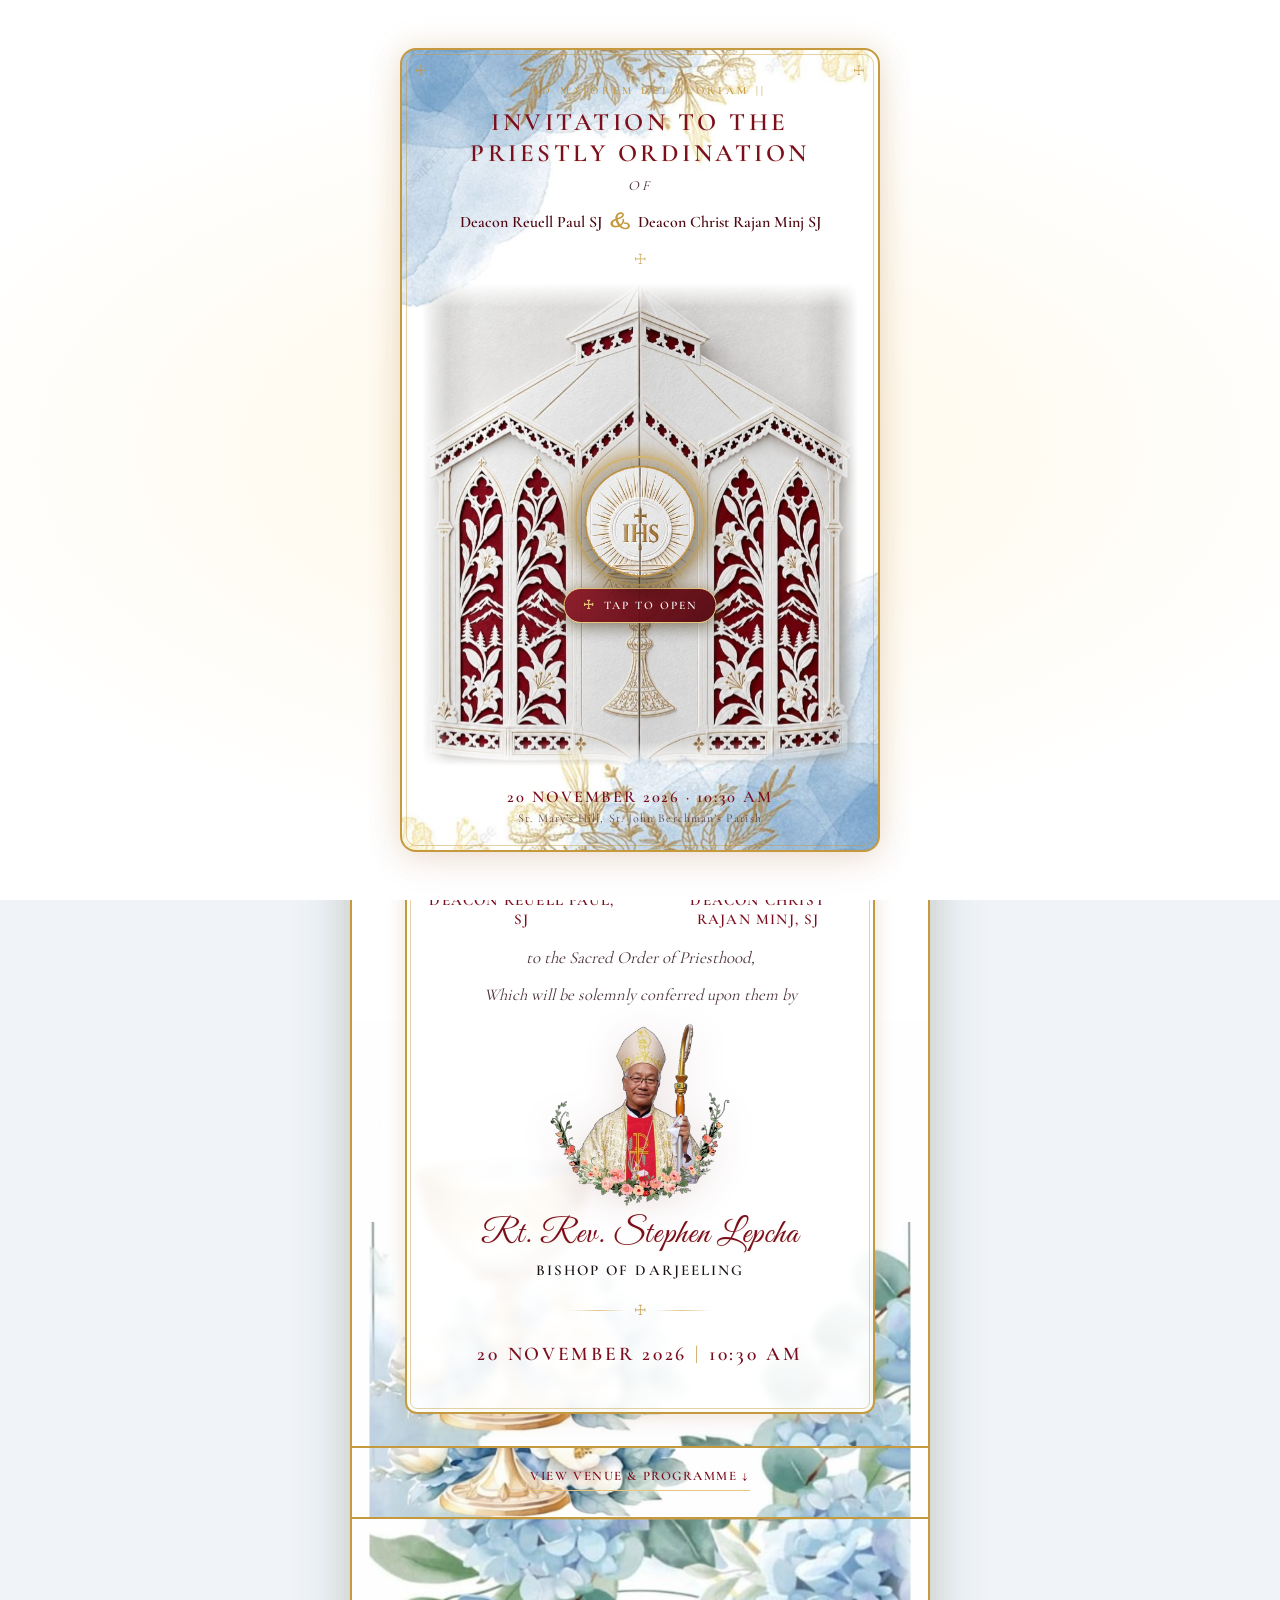
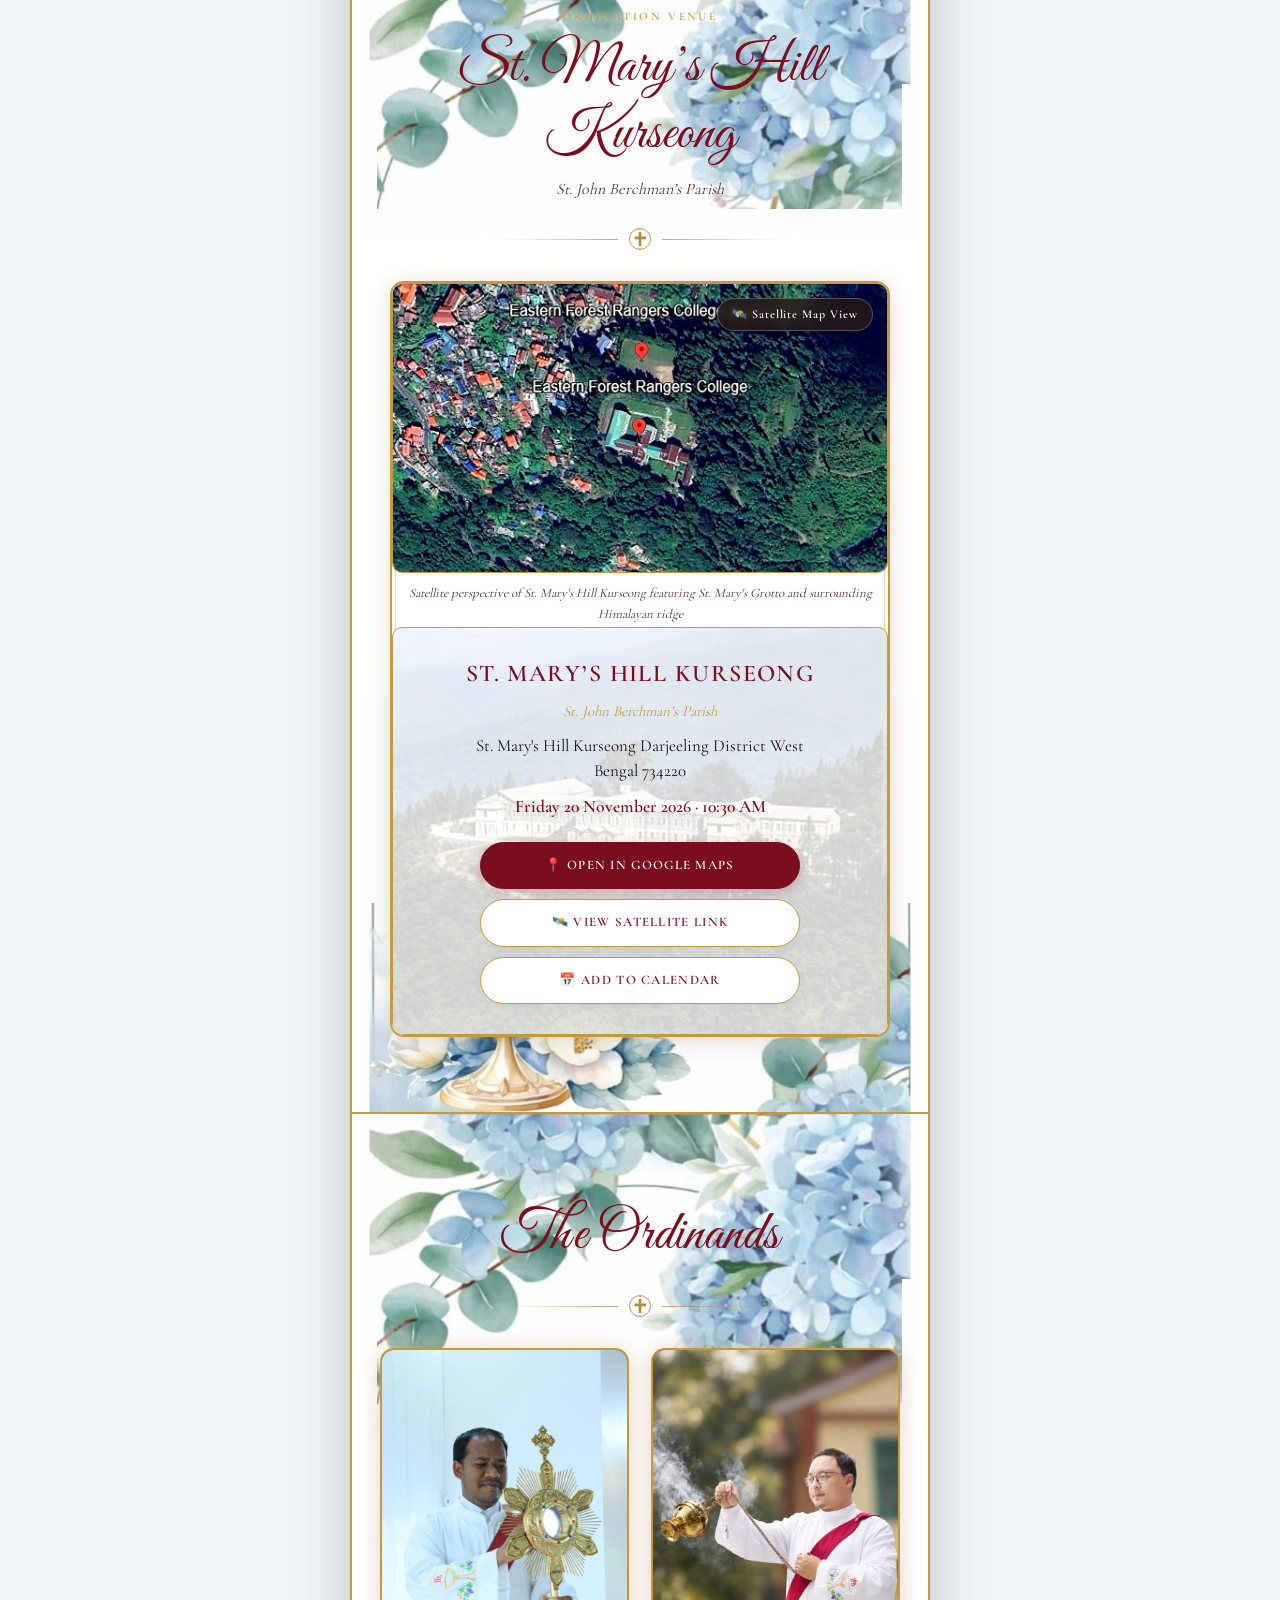
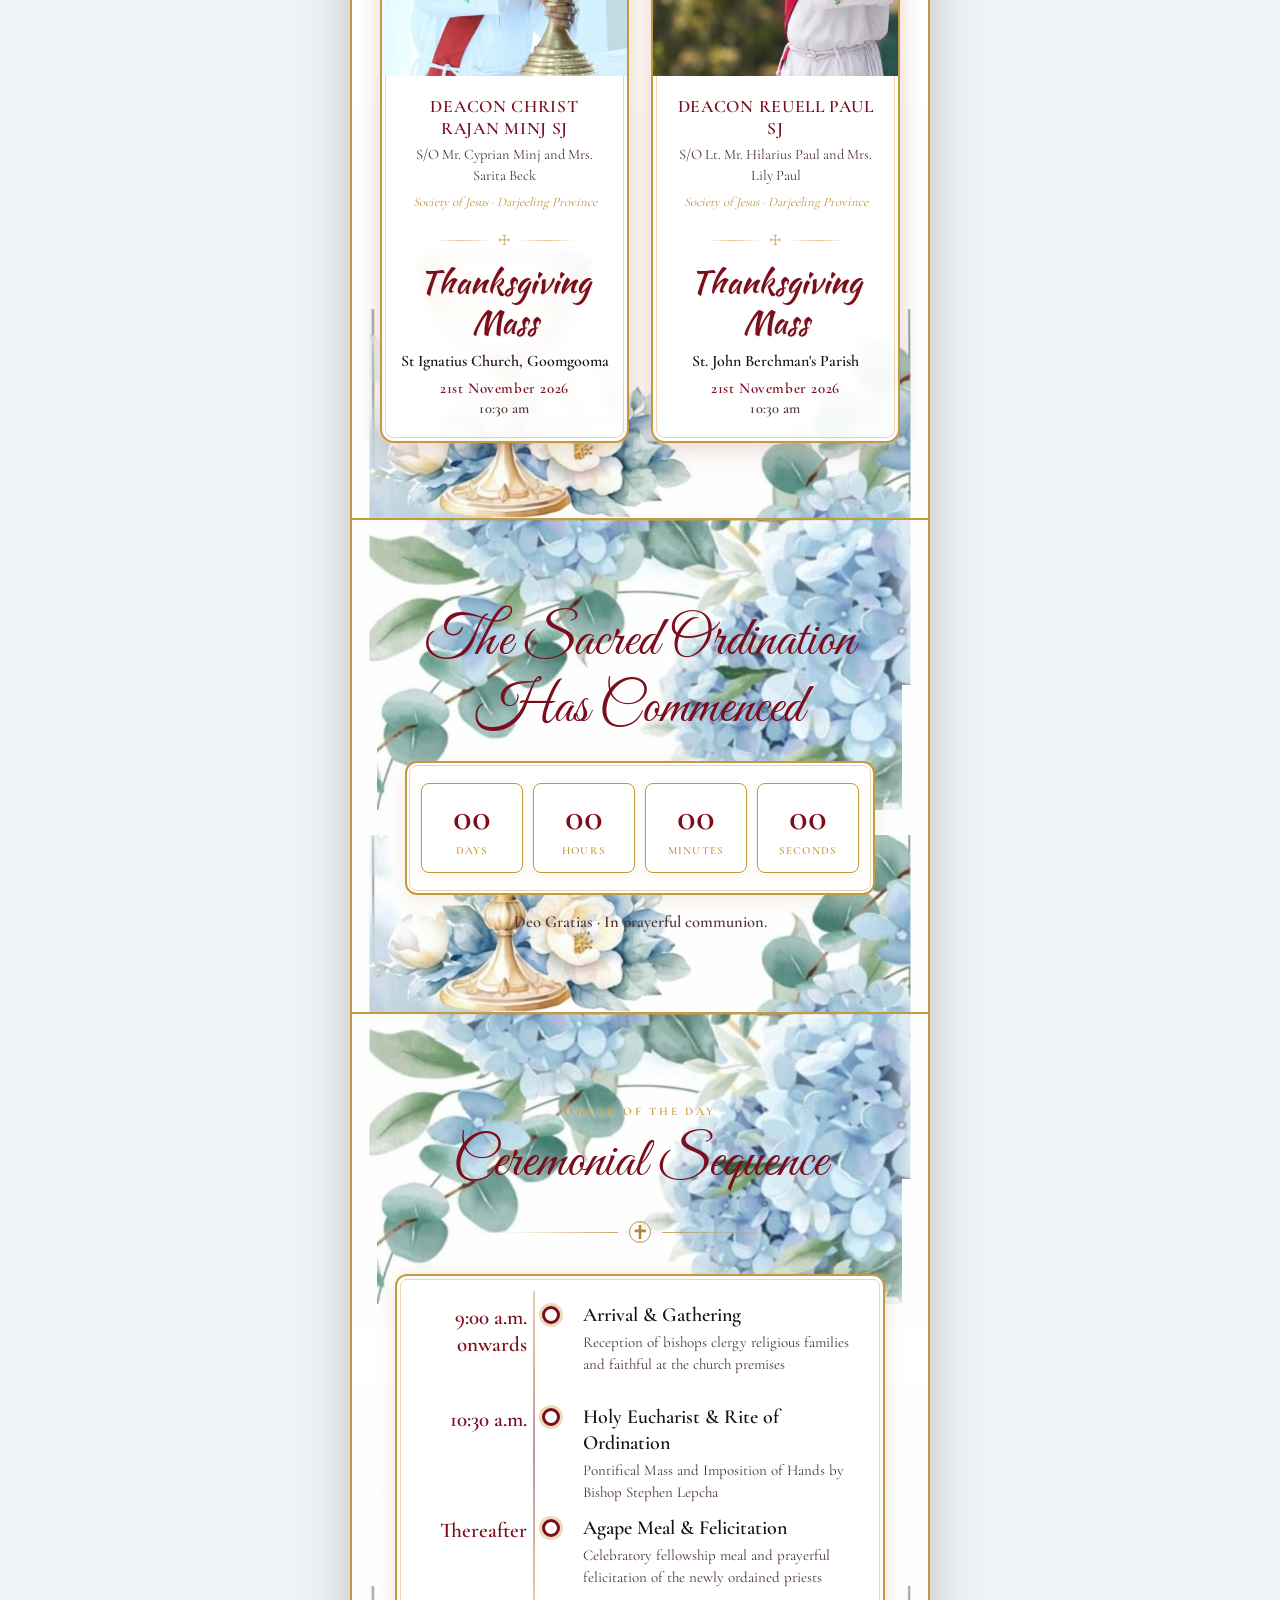
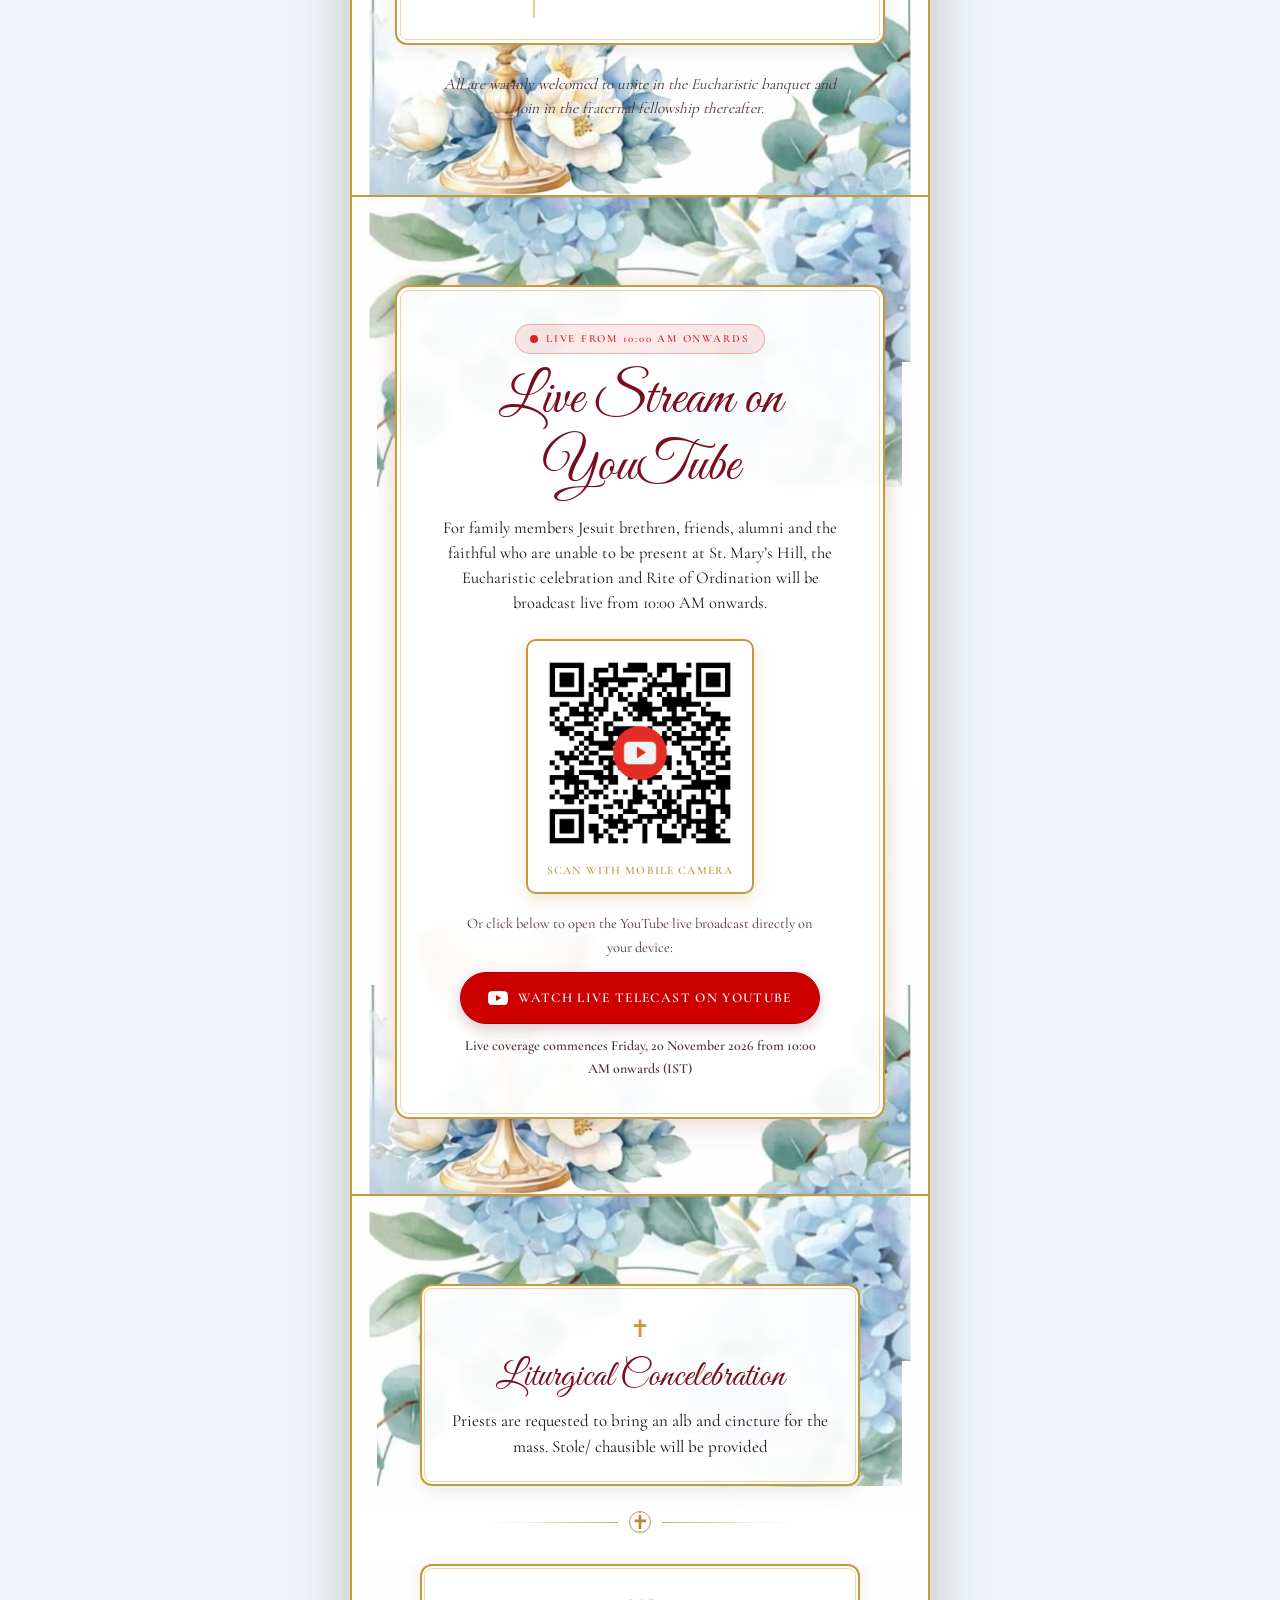
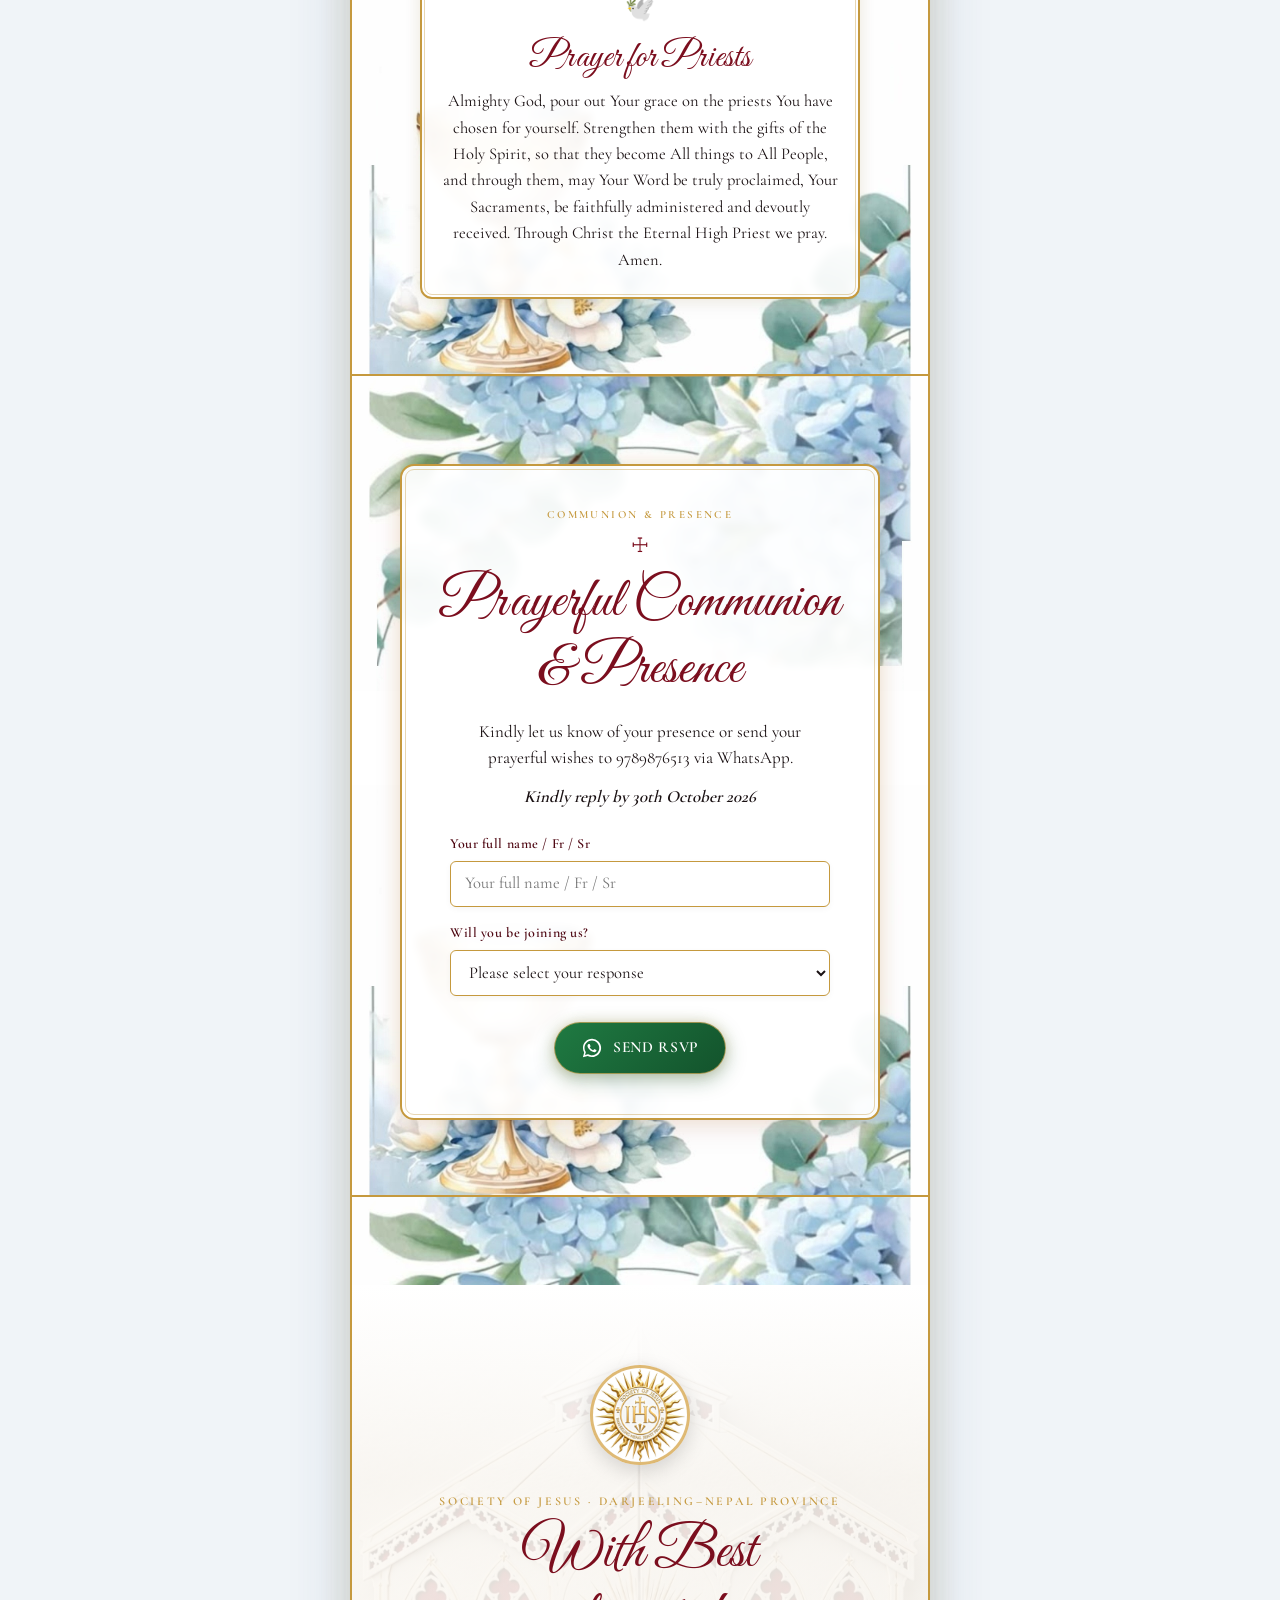
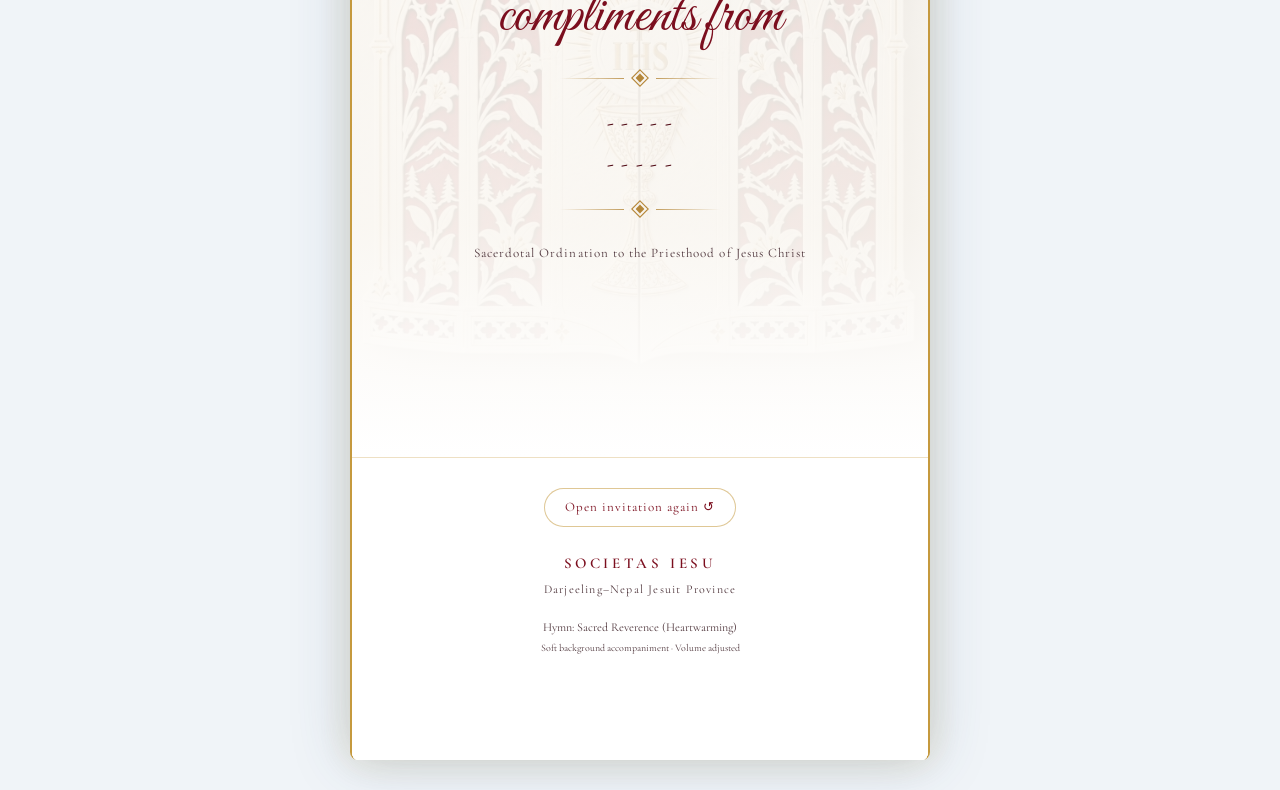
==== index.html @ bc4ef8e2 "Update venue page placement, prayer for priests copy, and SEND RSVP WhatsApp messages" ====
<!doctype html>
<html lang="en">
<head>
  <meta charset="utf-8">
  <meta name="viewport" content="width=device-width,initial-scale=1">
  <meta name="theme-color" content="#6b101c">
  <meta name="description" content="Sacerdotal Ordination of Deacon Reuell Paul SJ & Deacon Christ Rajan Minj SJ to the Priesthood of Jesus Christ. Conferred by Rt. Rev. Stephen Lepcha, Bishop of Darjeeling, on 20 November 2026 at St. Mary’s Hill, Kurseong.">
  <meta property="og:title" content="Sacerdotal Ordination | Deacon Reuell Paul SJ & Deacon Christ Rajan Minj SJ">
  <meta property="og:description" content="Sacerdotal Ordination to the Priesthood of Jesus Christ. 20 November 2026, St. Mary’s Hill, Kurseong.">
  <meta property="og:image" content="https://sacerdotal-ordination.inviteby.top/assets/og-thumbnail.jpg">
  <meta property="og:image:width" content="1200">
  <meta property="og:image:height" content="630">
  <meta property="og:image:alt" content="Sacerdotal Ordination — Deacon Reuell Paul SJ & Deacon Christ Rajan Minj SJ">
  <meta property="og:logo" content="https://sacerdotal-ordination.inviteby.top/assets/jesuit-seal.jpg">
  <meta property="og:type" content="website">
  <meta property="og:url" content="https://sacerdotal-ordination.inviteby.top/">
  <meta name="twitter:card" content="summary_large_image">
  <meta name="twitter:title" content="Sacerdotal Ordination | Deacon Reuell Paul SJ & Deacon Christ Rajan Minj SJ">
  <meta name="twitter:image" content="https://sacerdotal-ordination.inviteby.top/assets/og-thumbnail.jpg">
  <title>Sacerdotal Ordination | Deacon Reuell Paul SJ &amp; Deacon Christ Rajan Minj SJ</title>
  <link rel="preload" href="./fonts/Parisienne-Regular.ttf" as="font" type="font/ttf" crossorigin>
  <link rel="preload" href="./fonts/ImperialScript.woff" as="font" type="font/woff" crossorigin>
  <link rel="preload" href="./fonts/Cormorant-Regular.ttf" as="font" type="font/ttf" crossorigin>
  <link rel="preload" href="./fonts/Cormorant-Semibold.ttf" as="font" type="font/ttf" crossorigin>
  <link rel="icon" href="./assets/jesuit-seal.jpg" type="image/jpeg">
  <link rel="stylesheet" href="./css/invitation.css">
  <script src="./wedding-data.js" defer></script>
  <script src="./js/themes.js" defer></script>
  <script src="./js/motion.js" defer></script>
  <script src="./js/invitation.js" defer></script>
</head>
<body>
  <div id="app"></div>
  <noscript>
    <main style="padding:40px;text-align:center;font-family:Georgia,serif;background:#ffffff;color:#2b1114;">
      <p style="letter-spacing:0.18em;text-transform:uppercase;color:#6b101c;font-weight:bold;">Ad Majorem Dei Gloriam</p>
      <h1>Sacerdotal Ordination</h1>
      <p style="font-size:1.25em;"><strong>Deacon Reuell Paul SJ &amp; Deacon Christ Rajan Minj SJ</strong></p>
      <p>to the Priesthood of Jesus Christ, conferred by <strong>Rt. Rev. Stephen Lepcha</strong>, Bishop of Darjeeling.</p>
      <p><strong>Date &amp; Time:</strong> 20 November 2026 at 10:30 AM</p>
      <p><strong>Venue:</strong> St. Mary’s Hill, Kurseong (St. John Berchman's Parish)</p>
      <p>Please enable JavaScript to view the full illustrated invitation.</p>
    </main>
  </noscript>
</body>
</html>
---- css/invitation.css ----
@import url("./typography.css");

:root {
  color-scheme: light;
  --paper: #ffffff;
  --paper-card: #ffffff;
  --paper-trans: rgba(255, 255, 255, 0.98);
  --ink: #1a1113;
  --ink-muted: #4e353b;
  --accent: #7b0e1e;
  --accent-dark: #4e0712;
  --accent-light: #9c1527;
  --metal: #c5993e;
  --metal-light: #e8c77b;
  --metal-glow: rgba(197, 153, 62, 0.35);
  --border-gold: rgba(197, 153, 62, 0.55);
  --border-gold-solid: #c5993e;
}

* { box-sizing: border-box; }
html { scroll-behavior: smooth; }

body {
  margin: 0;
  background: #f0f4f8;
  color: var(--ink);
  font: 18px/1.65 "Cormorant Garamond", Georgia, serif;
  -webkit-font-smoothing: antialiased;
}

/* Fixed backdrop — soft ambient blue & watercolor eucalyptus matching the sacred stationery */
body::before {
  content: '';
  position: fixed;
  inset: 0;
  z-index: -1;
  background:
    linear-gradient(180deg, rgba(235, 242, 250, 0.72) 0%, rgba(245, 248, 252, 0.88) 55%, rgba(235, 242, 250, 0.95) 100%),
    url('../assets/sacred-hydrangea-bg.jpg') center top / cover no-repeat;
  will-change: opacity;
}

button, a { -webkit-tap-highlight-color: transparent; }
button { font: inherit; cursor: pointer; }
a { color: inherit; text-decoration: none; }
button:focus-visible, a:focus-visible {
  outline: 3px solid var(--accent);
  outline-offset: 4px;
}
button:disabled { cursor: wait; opacity: 0.7; }
[hidden] { display: none !important; }

.invitation {
  max-width: 580px;
  margin: 0 auto;
  background-color: #ffffff;
  overflow: hidden;
  box-shadow: 0 0 60px rgba(50, 80, 115, 0.22), 0 0 35px rgba(197, 153, 62, 0.2);
  position: relative;
  border-left: 2px solid var(--metal);
  border-right: 2px solid var(--metal);
}

.locked { overflow: hidden; }

/* ----------------------------------------------------
   ENTRANCE SCREEN (Gothic Architectural Shrine Doors)
---------------------------------------------------- */
.entrance {
  position: fixed;
  inset: 0;
  z-index: 100;
  display: flex;
  align-items: center;
  justify-content: center;
  background: #ffffff url('../assets/entrance-floral-bg.png') center / cover no-repeat;
  transition: opacity 1.1s ease, transform 1.1s ease;
  overflow-y: auto;
  padding: 16px;
  perspective: 1400px;
}

.entrance.leaving {
  opacity: 0;
  transform: scale(1.05);
  pointer-events: none;
}

.door-scene-wrapper {
  width: min(100%, 480px);
  margin: auto;
  display: flex;
  flex-direction: column;
  align-items: center;
  text-align: center;
  position: relative;
  z-index: 2;
  background: #ffffff url('../assets/entrance-floral-bg.png') center / cover no-repeat;
  border: 2px solid var(--metal);
  outline: 1px solid rgba(197, 153, 62, 0.45);
  outline-offset: -7px;
  border-radius: 16px;
  padding: 24px 20px 22px;
  box-shadow: 0 10px 40px rgba(123, 14, 30, 0.08), 0 0 30px rgba(197, 153, 62, 0.22);
}

.door-scene-wrapper::before,
.door-scene-wrapper::after {
  content: '☩';
  position: absolute;
  font-size: 13px;
  color: var(--metal);
  pointer-events: none;
}
.door-scene-wrapper::before { top: 11px; left: 13px; }
.door-scene-wrapper::after { top: 11px; right: 13px; }

.door-header {
  color: var(--ink);
  margin-bottom: 12px;
}

.door-motto {
  display: inline-block;
  font-size: 11px;
  letter-spacing: 0.3em;
  text-transform: uppercase;
  color: var(--metal);
  font-weight: 700;
  font-style: normal;
  margin-bottom: 6px;
}

.door-main-title {
  font-size: clamp(20px, 5.2vw, 25px);
  letter-spacing: 0.14em;
  line-height: 1.25;
  text-transform: uppercase;
  color: var(--accent);
  text-shadow: 0 1px 2px rgba(197, 153, 62, 0.2);
  font-weight: 700;
  margin: 0;
}

.door-main-title span {
  display: block;
}

.door-of-line {
  font-size: 14px;
  letter-spacing: 0.2em;
  text-transform: uppercase;
  color: var(--ink-muted);
  margin: 5px 0 5px;
  font-style: italic;
}

.door-ordinands-line {
  font-size: 16px;
  color: var(--accent-dark);
  margin: 0 0 6px;
  font-weight: 700;
  display: flex;
  align-items: center;
  justify-content: center;
  gap: 8px;
  flex-wrap: wrap;
}

.door-ordinands-line .door-amp {
  font-family: "Parisienne", cursive;
  font-size: 24px;
  color: var(--metal);
}

.door-cross-divider {
  color: var(--metal);
  font-size: 14px;
  opacity: 0.85;
}

/* Shrine Stage & 3D Door Portal — door fills the page, clean natural appearance without golden hue/shadow */
.door-shrine-stage {
  position: relative;
  width: min(100%, 470px);
  width: min(100%, 470px, calc((100svh - 318px) * 682 / 755));
  aspect-ratio: 682 / 755;
  margin: 0 auto 12px;
  perspective: 1400px;
  transform-style: preserve-3d;
  filter: none;
}

/* Golden halo removed per instruction 1: keep church image as it is */
.door-shrine-stage::before {
  display: none !important;
}

.door-interior-glow {
  position: absolute;
  inset: 5.5% 7%;
  z-index: 1;
  border-radius: 10px;
  overflow: hidden;
  background: #ffffff;
  display: flex;
  align-items: center;
  justify-content: center;
  opacity: 0.96;
  border: 2px solid var(--metal-light);
  box-shadow:
    inset 0 0 15px rgba(0, 0, 0, 0.15),
    0 0 0 1px rgba(255, 255, 255, 0.5);
  transition: opacity 2.4s ease 0.12s, box-shadow 2.4s ease;
}

.door-opening .door-interior-glow {
  opacity: 1;
  box-shadow:
    inset 0 0 20px rgba(0, 0, 0, 0.15),
    0 0 0 1px rgba(255, 255, 255, 0.7);
}

.door-reveal-content {
  position: relative;
  width: 100%;
  height: 100%;
  display: flex;
  flex-direction: column;
  justify-content: flex-end;
  background: #ffffff;
  overflow: hidden;
}

.door-reveal-photo-wrap {
  position: absolute;
  inset: 0;
  z-index: 1;
  overflow: hidden;
  background: #ffffff;
}

.door-reveal-photo {
  width: 100%;
  height: 100%;
  object-fit: contain;
  object-position: center center;
  display: block;
  background: #ffffff;
  filter: brightness(1.02) contrast(1.02);
  transform: scale(0.96);
  transform-origin: center center;
  transition: transform 3.2s cubic-bezier(0.2, 0.8, 0.2, 1);
}

.door-opening .door-reveal-photo {
  transform: scale(1);
}

.door-reveal-halo {
  position: absolute;
  inset: 0;
  background: radial-gradient(circle at 50% 28%, rgba(255, 240, 190, 0.18) 0%, transparent 65%);
  pointer-events: none;
}

.door-reveal-frame-rim {
  position: absolute;
  inset: 3px;
  border: 1px solid rgba(232, 199, 123, 0.6);
  border-radius: 6px;
  box-shadow: inset 0 0 14px rgba(0, 0, 0, 0.5);
  pointer-events: none;
}

.door-reveal-plaque {
  position: relative;
  z-index: 3;
  background: linear-gradient(180deg, rgba(20, 2, 5, 0) 0%, rgba(20, 2, 5, 0.78) 32%, rgba(12, 1, 3, 0.95) 100%);
  padding: 22px 10px 10px;
  text-align: center;
  color: #fff;
  border-top: 1px solid rgba(232, 199, 123, 0.35);
}

.door-reveal-cross {
  display: block;
  font-size: 11px;
  color: var(--metal-light);
  margin-bottom: 2px;
}

.door-reveal-title {
  display: block;
  font-size: clamp(10px, 2.7vw, 12px);
  font-weight: 700;
  letter-spacing: 0.08em;
  color: #fff;
  text-shadow: 0 1px 4px rgba(0, 0, 0, 0.95);
  line-height: 1.25;
}

.door-reveal-sub {
  display: block;
  font-size: clamp(8.5px, 2.2vw, 10px);
  color: var(--metal-light);
  font-style: italic;
  letter-spacing: 0.04em;
  margin-top: 2px;
}

.sanctuary-rays {
  position: absolute;
  inset: 0;
  background: radial-gradient(circle at 50% 45%, rgba(255, 240, 190, 0.9) 0%, rgba(216, 171, 93, 0.4) 45%, transparent 75%);
  animation: altar-rays-pulse 3s infinite alternate ease-in-out;
  pointer-events: none;
}

@keyframes altar-rays-pulse {
  0% { transform: scale(0.96); opacity: 0.6; }
  100% { transform: scale(1.06); opacity: 1; }
}

.door-panels-portal {
  position: absolute;
  inset: 0;
  z-index: 2;
  display: flex;
  width: 100%;
  height: 100%;
  transform-style: preserve-3d;
  /* Seamlessly feather the outer perimeter of the white door panel into the ambient gold halo and backdrop */
  -webkit-mask-image:
    linear-gradient(90deg, transparent 0%, #000 6%, #000 94%, transparent 100%),
    linear-gradient(180deg, transparent 0%, #000 5%, #000 95%, transparent 100%),
    radial-gradient(ellipse 92% 90% at 50% 50%, #000 75%, transparent 100%);
  -webkit-mask-composite: source-in;
  mask-image:
    linear-gradient(90deg, transparent 0%, #000 6%, #000 94%, transparent 100%),
    linear-gradient(180deg, transparent 0%, #000 5%, #000 95%, transparent 100%),
    radial-gradient(ellipse 92% 90% at 50% 50%, #000 75%, transparent 100%);
  mask-composite: intersect;
}

.door-panel {
  position: relative;
  width: 50%;
  height: 100%;
  transform-style: preserve-3d;
  transition:
    transform 2.4s cubic-bezier(0.42, 0.02, 0.24, 1) 0.12s,
    filter 2.4s ease 0.12s;
  will-change: transform;
}

.door-panel-left {
  transform-origin: left center;
}

.door-panel-right {
  transform-origin: right center;
}

.door-panel-leaf {
  width: 100%;
  height: 100%;
  object-fit: fill;
  display: block;
}

.door-panel-shadow {
  position: absolute;
  inset: 0;
  background: linear-gradient(90deg, rgba(0,0,0,0.3) 0%, rgba(0,0,0,0) 25%, rgba(0,0,0,0.15) 100%);
  pointer-events: none;
  opacity: 0.4;
  transition: opacity 1s ease;
}

.door-panel-right .door-panel-shadow {
  background: linear-gradient(270deg, rgba(0,0,0,0.3) 0%, rgba(0,0,0,0) 25%, rgba(0,0,0,0.15) 100%);
}

/* Center Latch & IHS Logo Button — concentric with the door's own sunburst
   (door art centre measured at 527px of the 1024px panel, cropped from y=155) */
.door-latch-wrapper {
  position: absolute;
  top: 49.27%;
  left: 50%;
  transform: translate(-50%, -50%);
  z-index: 5;
  display: flex;
  flex-direction: column;
  align-items: center;
}

.door-ihs-button {
  background: transparent;
  border: none;
  padding: 0;
  cursor: pointer;
  display: flex;
  flex-direction: column;
  align-items: center;
  position: relative;
  outline: none;
  transition: transform 0.35s cubic-bezier(0.34, 1.56, 0.64, 1), filter 0.35s ease;
}

.door-ihs-button:hover, .door-ihs-button:focus-visible {
  transform: scale(1.08);
  filter: drop-shadow(0 0 25px rgba(235, 192, 107, 0.9));
}

.ihs-emblem-core {
  position: relative;
  width: 114px;
  height: 114px;
  display: flex;
  align-items: center;
  justify-content: center;
}

.ihs-logo-img {
  width: 100%;
  height: 100%;
  object-fit: contain;
  position: relative;
  z-index: 2;
  filter: drop-shadow(0 6px 16px rgba(0, 0, 0, 0.6));
  border-radius: 50%;
}

.ihs-halo-pulse {
  position: absolute;
  inset: -8px;
  border-radius: 50%;
  border: 2px solid var(--metal-light);
  box-shadow: 0 0 20px rgba(216, 171, 93, 0.8), inset 0 0 15px rgba(216, 171, 93, 0.5);
  animation: ihs-pulse-anim 2.2s infinite ease-in-out;
  pointer-events: none;
}

.ihs-halo-rays {
  position: absolute;
  inset: -18px;
  border-radius: 50%;
  background: radial-gradient(circle, rgba(255, 230, 160, 0.35) 0%, rgba(216, 171, 93, 0.1) 60%, transparent 75%);
  animation: ihs-rays-rotate 10s infinite linear;
  pointer-events: none;
}

@keyframes ihs-pulse-anim {
  0% { transform: scale(0.94); opacity: 0.6; }
  50% { transform: scale(1.08); opacity: 1; box-shadow: 0 0 30px rgba(255, 215, 120, 0.95); }
  100% { transform: scale(0.94); opacity: 0.6; }
}

@keyframes ihs-rays-rotate {
  from { transform: rotate(0deg); }
  to { transform: rotate(360deg); }
}

.door-tap-pill {
  position: absolute;
  top: calc(100% + 10px);
  left: 50%;
  transform: translateX(-50%);
  display: inline-flex !important;
  flex-direction: row !important;
  flex-wrap: nowrap !important;
  align-items: center !important;
  justify-content: center !important;
  gap: 8px !important;
  width: max-content !important;
  min-width: max-content !important;
  white-space: nowrap !important;
  background: linear-gradient(135deg, rgba(138, 22, 35, 0.95) 0%, rgba(85, 10, 18, 0.98) 100%);
  border: 1px solid var(--metal-light);
  color: #fff;
  padding: 7px 18px;
  border-radius: 24px;
  box-shadow: 0 4px 18px rgba(0, 0, 0, 0.4), 0 0 16px rgba(216, 171, 93, 0.45);
  font-size: 11.5px;
  letter-spacing: 0.18em;
  font-weight: 700;
  text-transform: uppercase;
  transition: background 0.3s, transform 0.2s;
  pointer-events: none;
}

.door-tap-icon {
  color: var(--metal-light);
  font-size: 12px;
  display: inline !important;
  flex-shrink: 0 !important;
}

.door-tap-text {
  white-space: nowrap !important;
  display: inline !important;
  word-break: keep-all !important;
}

/* Door Opening Animation State — slow, weighted swing */
.door-opening .door-panel-left {
  transform: rotateY(-118deg);
  filter: brightness(0.9) drop-shadow(-10px 10px 20px rgba(0, 0, 0, 0.5));
}

.door-opening .door-panel-right {
  transform: rotateY(118deg);
  filter: brightness(0.9) drop-shadow(10px 10px 20px rgba(0, 0, 0, 0.5));
}

.door-opening .door-panel-shadow {
  opacity: 0.7;
  transition: opacity 2.4s ease 0.12s;
}

.door-opening .door-ihs-button {
  transform: scale(1.25);
  opacity: 0;
  filter: brightness(1.8) drop-shadow(0 0 40px #ffd97d);
  transition: transform 1s ease-out, opacity 0.9s ease-out, filter 1s ease-out;
  pointer-events: none;
}

.door-footer {
  color: var(--ink-muted);
  margin-top: 8px;
}

.door-date-venue {
  font-size: 13.5px;
  letter-spacing: 0.08em;
  line-height: 1.4;
  margin: 0;
}

.door-date-venue strong {
  color: var(--accent);
  font-size: 16.5px;
  font-weight: 800;
  letter-spacing: 0.12em;
}

.door-date-venue small {
  color: var(--ink-muted);
  font-size: 12px;
  opacity: 0.9;
}

/* ----------------------------------------------------
   HERO SECTION (Cinematic Catholic Ordination Altar)
---------------------------------------------------- */
.sacred-hero.cinematic-hero {
  position: relative;
  min-height: 780px;
  display: flex;
  align-items: center;
  justify-content: center;
  padding: 44px 20px 60px;
  text-align: center;
  overflow: hidden;
  isolation: isolate;
}

.hero-image-wrap {
  position: absolute;
  inset: 0;
  z-index: -2;
}

.hero-art {
  width: 100%;
  height: 100%;
  object-fit: cover;
  object-position: center 25%;
  transform: scale(1.02);
  filter: brightness(0.92) contrast(1.05);
}

.hero-overlay {
  position: absolute;
  inset: 0;
  z-index: -1;
  background: linear-gradient(
    180deg,
    color-mix(in srgb, var(--paper) 90%, transparent) 0%,
    rgba(251, 248, 243, 0.84) 24%,
    rgba(251, 248, 243, 0.92) 65%,
    color-mix(in srgb, var(--paper) 94%, transparent) 100%
  );
}

.hero-copy {
  max-width: 520px;
  margin: auto;
  position: relative;
  z-index: 1;
  width: 100%;
}

.liturgical-cross {
  font-size: 26px;
  color: var(--metal);
  margin-bottom: 2px;
  text-shadow: 0 1px 3px rgba(0, 0, 0, 0.2);
}

.amdg-tag {
  font-size: 12px;
  letter-spacing: 0.28em;
  text-transform: uppercase;
  color: var(--accent);
  font-weight: 700;
  font-style: normal;
  margin: 0 0 8px;
}

.hero-event-title {
  font-size: clamp(22px, 5.8vw, 30px);
  letter-spacing: 0.14em;
  color: var(--accent-dark);
  font-weight: 700;
  margin: 0 0 4px;
  line-height: 1.18;
}

.hero-of {
  font-size: 14px;
  font-style: italic;
  color: var(--ink-muted);
  margin: 0 0 14px;
}

/* Side-by-Side Ordinands Duo (Images 4 & 5) */
.hero-ordinands-duo {
  display: grid;
  grid-template-columns: 1fr auto 1fr;
  align-items: center;
  gap: 12px;
  margin: 0 0 18px;
  outline: none;
}

.hero-ordinand-profile {
  display: flex;
  flex-direction: column;
  align-items: center;
  text-align: center;
}

.hero-portrait-arch {
  position: relative;
  width: 100%;
  max-width: 175px;
  aspect-ratio: 3 / 4.4;
  border-radius: 90px 90px 10px 10px;
  overflow: hidden;
  box-shadow: 0 10px 24px rgba(0, 0, 0, 0.18), 0 0 0 2px var(--metal-light);
  background: #fdfaf5;
  transition: transform 0.3s ease, box-shadow 0.3s ease;
}

.hero-portrait-arch:hover {
  transform: translateY(-3px);
  box-shadow: 0 14px 28px rgba(0, 0, 0, 0.24), 0 0 0 2px var(--metal);
}

.hero-portrait-photo {
  width: 100%;
  height: 100%;
  object-fit: cover;
  object-position: center top;
  display: block;
}

/* Left portrait is shot from further back — zoom it in so his figure reaches
   the same height in the arch as the right portrait */
.hero-portrait-photo--left {
  transform: scale(1.42);
  transform-origin: 36% 60%;
}

.hero-portrait-border {
  position: absolute;
  inset: 4px;
  border-radius: 86px 86px 6px 6px;
  border: 1px solid rgba(216, 171, 93, 0.6);
  pointer-events: none;
}

.hero-ordinand-meta {
  margin-top: 10px;
}

.hero-ordinand-name {
  font-size: clamp(13px, 3.5vw, 16px);
  font-weight: 700;
  letter-spacing: 0.05em;
  color: var(--accent);
  margin: 0 0 2px;
  line-height: 1.25;
}

.hero-ordinand-sub {
  font-size: 11px;
  color: var(--ink-muted);
  letter-spacing: 0.03em;
  margin: 0;
  line-height: 1.3;
}

.hero-duo-separator {
  display: flex;
  flex-direction: column;
  align-items: center;
  justify-content: center;
  gap: 2px;
}

.hero-duo-separator .duo-cross {
  font-size: 16px;
  color: var(--metal);
}

.hero-duo-separator .duo-amp {
  font-family: "Parisienne", cursive;
  font-size: 32px;
  color: var(--metal);
  line-height: 1;
}

.hero-conferral {
  background: rgba(255, 255, 255, 0.82);
  border: 1px solid var(--border-gold);
  border-radius: 8px;
  padding: 14px 18px;
  margin: 14px auto 16px;
  backdrop-filter: blur(6px);
  box-shadow: 0 4px 18px rgba(0, 0, 0, 0.05);
}

.hero-calling {
  font-size: 13.5px;
  font-style: italic;
  color: var(--ink-muted);
  margin: 0 0 5px;
  line-height: 1.4;
}

.bishop-name {
  font-family: "Kaushan Script", "Parisienne", cursive;
  font-size: clamp(21px, 5.4vw, 25px);
  font-weight: 400;
  font-style: normal;
  letter-spacing: 0.02em;
  color: var(--accent-dark);
  margin: 0;
}

.bishop-title {
  font-size: 13.5px;
  color: var(--metal);
  margin: 2px 0 0;
  font-style: italic;
}

.hero-datetime {
  margin: 14px 0 18px;
}

.hero-date {
  font-size: clamp(24px, 6.4vw, 31px);
  font-weight: 800;
  letter-spacing: 0.14em;
  color: var(--accent);
  margin: 0 0 4px;
  text-shadow: 0 1px 2px rgba(255, 255, 255, 0.9);
}

.hero-venue {
  font-size: 15px;
  letter-spacing: 0.1em;
  color: var(--ink);
  font-weight: 700;
  margin: 0;
}

.hero-lead {
  font-size: 13px;
  letter-spacing: 0.26em;
  text-transform: uppercase;
  color: var(--metal);
  font-weight: 700;
  margin: 14px 0 2px;
}

.hero-time {
  font-size: clamp(16px, 4.2vw, 19px);
  letter-spacing: 0.1em;
  color: var(--ink-muted);
  font-weight: 700;
  margin: 2px 0 0;
}

.hero-venue-sub {
  font-size: clamp(11px, 2.9vw, 14px);
  letter-spacing: 0.02em;
  color: var(--metal);
  font-weight: 600;
  max-width: 360px;
  margin: 5px auto 0;
}

.hero-link {
  display: inline-block;
  font-size: 13px;
  letter-spacing: 0.12em;
  text-transform: uppercase;
  color: var(--accent);
  font-weight: 600;
  border-bottom: 1px solid var(--metal-light);
  padding-bottom: 2px;
  transition: color 0.2s, border-color 0.2s;
}

.hero-link:hover {
  color: var(--metal);
  border-color: var(--accent);
}


/* ----------------------------------------------------
   PAPER SECTIONS GENERAL
---------------------------------------------------- */
.paper-section {
  position: relative;
  padding: 70px 32px;
  text-align: center;
  background: var(--paper);
}

.section-kicker {
  display: block;
  font-size: 11.5px;
  letter-spacing: 0.24em;
  text-transform: uppercase;
  color: var(--metal);
  font-weight: 600;
  margin-bottom: 8px;
  position: relative;
  z-index: 2;
  text-shadow: 0 1px 4px rgba(255, 255, 255, 0.95), 0 0 10px rgba(255, 255, 255, 0.9);
}

.script {
  font-family: "Great Vibes", "Parisienne", cursive;
  font-size: clamp(42px, 10vw, 56px);
  color: var(--accent);
  margin: 0 0 16px;
  font-weight: 400;
  line-height: 1.2;
}

/* Ornamental divider: blending gradient strands around a gold cross medallion */
.rule {
  position: relative;
  width: min(85%, 320px);
  height: 24px;
  margin: 24px auto 30px;
  border: none;
  background: center / 24px 24px no-repeat url("data:image/svg+xml,%3Csvg xmlns='http://www.w3.org/2000/svg' viewBox='0 0 24 24' width='24' height='24'%3E%3Ccircle cx='12' cy='12' r='10.5' fill='none' stroke='%23b58739' stroke-width='1' opacity='.85'/%3E%3Cpath fill='%23b58739' d='M10.7 5h2.6v4.6H18v2.6h-4.7V19h-2.6v-6.8H6.7V9.6H10.7z'/%3E%3Ccircle cx='12' cy='1.9' r='1.1' fill='%23d8ab5d'/%3E%3Ccircle cx='12' cy='22.1' r='1.1' fill='%23d8ab5d'/%3E%3C/svg%3E");
}
.rule::before,
.rule::after {
  content: '';
  position: absolute;
  top: 50%;
  width: calc(50% - 22px);
  height: 1px;
  background: linear-gradient(90deg, transparent 0%, rgba(216, 171, 93, 0.15) 30%, rgba(181, 135, 57, 0.75) 100%);
}
.rule::before { left: 0; }
.rule::after { right: 0; transform: scaleX(-1); }

/* ----------------------------------------------------
   ORDINATION INTRO / PREAMBLE
---------------------------------------------------- */
.solemn-intro, .ordination-intro {
  padding-top: 50px;
  padding-bottom: 75px;
}

.seal-badge-wrap {
  margin-bottom: 16px;
}

.badge-seal {
  width: 90px;
  height: 90px;
  border-radius: 50%;
  padding: 3px;
  background: radial-gradient(circle, #f9f0df 0%, #deb872 70%, #99702a 100%);
  box-shadow: 0 4px 18px rgba(0, 0, 0, 0.15);
  display: inline-block;
}

/* Ad Majorem — upright, letter-spaced serif (never italic, no || rules) */
.amdg-heading {
  font-family: "Cormorant Garamond", Georgia, serif;
  font-size: clamp(14px, 3.6vw, 18px);
  font-weight: 700;
  font-style: normal;
  text-transform: uppercase;
  color: var(--accent);
  margin-bottom: 8px;
  white-space: nowrap;
  letter-spacing: 0.26em;
  text-indent: 0.26em;
}

.invitation-para-follow {
  margin-top: 4px;
}

.invitation-continuous-para {
  font-size: clamp(17px, 4.4vw, 19.5px);
  line-height: 1.7;
  color: var(--ink);
  max-width: 470px;
  margin: 22px auto 14px;
  text-align: center;
  font-style: italic;
  padding: 0 12px;
}

.invitation-text-block {
  max-width: 470px;
  margin: 0 auto;
}

.hosts-text {
  font-size: 18px;
  line-height: 1.5;
  color: var(--ink);
  margin: 0 0 14px;
}

.ordination-callout {
  font-size: clamp(24px, 6vw, 30px);
  letter-spacing: 0.15em;
  color: var(--accent-dark);
  font-weight: 700;
  margin: 12px 0 6px;
}

.of-label {
  font-size: 16px;
  font-style: italic;
  color: var(--ink-muted);
  margin: 0 0 16px;
}

.ordinands-feature {
  display: flex;
  flex-direction: column;
  gap: 8px;
  align-items: center;
  margin: 0 auto 20px;
}

.ordinand-card {
  width: 100%;
  max-width: 420px;
  background: #ffffff;
  border: 1px solid var(--border-gold);
  border-radius: 6px;
  padding: 14px 20px;
  box-shadow: 0 4px 14px rgba(0, 0, 0, 0.04);
}

.ordinand-card h4 {
  margin: 0;
  font-size: 21px;
  letter-spacing: 0.06em;
  color: var(--accent);
  font-weight: 700;
}

.ordinand-conjunction {
  font-family: "Parisienne", cursive;
  font-size: 28px;
  color: var(--metal);
  margin: -2px 0;
}

.priesthood-text {
  font-size: 17px;
  font-style: italic;
  line-height: 1.5;
  color: var(--ink-muted);
  margin: 16px 0 12px;
}

.bishop-highlight {
  background: rgba(124, 26, 39, 0.05);
  border: 1px solid var(--border-gold);
  border-radius: 6px;
  padding: 16px 20px;
  margin: 14px auto 30px;
  max-width: 420px;
}

.bishop-title-main {
  font-family: "Kaushan Script", "Parisienne", cursive;
  font-size: clamp(23px, 5.8vw, 27px);
  font-weight: 400;
  font-style: normal;
  letter-spacing: 0.02em;
  color: var(--accent-dark);
  margin: 0 0 4px;
}

.bishop-diocese {
  font-size: 15px;
  font-style: italic;
  color: var(--metal);
  margin: 0;
}

.date-venue-plaque {
  display: flex;
  flex-direction: column;
  flex-wrap: nowrap;
  align-items: center;
  justify-content: center;
  background: linear-gradient(180deg, #ffffff 0%, #fdfbf8 100%);
  border: 1px solid rgba(216, 171, 93, 0.55);
  border-radius: 12px;
  padding: 24px 20px;
  margin: 32px auto 0;
  max-width: 490px;
  box-shadow: 0 10px 30px rgba(107, 16, 28, 0.06), 0 0 0 1px rgba(255, 255, 255, 0.8) inset, 0 2px 14px rgba(181, 135, 57, 0.16);
}

.plaque-col {
  flex: 0 1 auto;
  width: 100%;
  padding: 8px 12px;
}

.plaque-label {
  display: block;
  font-size: 11px;
  letter-spacing: 0.22em;
  text-transform: uppercase;
  color: var(--metal);
  font-weight: 700;
  margin-bottom: 5px;
}

.plaque-value {
  display: block;
  font-size: 25px;
  font-weight: 800;
  color: var(--accent);
  letter-spacing: 0.06em;
  line-height: 1.25;
}

.plaque-sub {
  display: block;
  font-size: 16.5px;
  font-weight: 700;
  color: var(--accent-light);
  margin-top: 4px;
  letter-spacing: 0.04em;
}

/* Venue subtitle: Former Jesuit Theologate on top, St. John Berchman's Parish on the same line */
.plaque-venue-sub {
  font-size: clamp(10.5px, 2.9vw, 14px);
  font-weight: 600;
  letter-spacing: 0.02em;
  margin-top: 5px;
  line-height: 1.35;
}

.theologate-line {
  display: block;
  opacity: 0.9;
}

.parish-line {
  display: block;
  white-space: nowrap !important;
  word-break: keep-all !important;
}

.plaque-divider {
  width: 1px;
  height: 50px;
  background: linear-gradient(180deg, transparent, rgba(216, 171, 93, 0.7), transparent);
}

@media (max-width: 460px) {
  .plaque-divider {
    width: 80%;
    height: 1px;
    margin: 10px auto;
  }

  .date-venue-plaque {
    padding: 20px 12px;
  }

  .plaque-col {
    padding: 8px 6px;
  }
}

/* ----------------------------------------------------
   COUNTDOWN TIMER
---------------------------------------------------- */
.torn:before, .torn:after {
  content: '';
  position: absolute;
  left: 0;
  width: 100%;
  height: 18px;
  background: var(--paper);
  clip-path: polygon(
    0 45%, 3% 35%, 6% 60%, 9% 40%, 12% 70%, 16% 38%, 21% 65%, 24% 45%, 28% 62%,
    31% 35%, 34% 50%, 38% 30%, 41% 57%, 44% 34%, 48% 56%, 52% 29%, 56% 50%,
    60% 38%, 64% 62%, 69% 41%, 73% 55%, 77% 28%, 82% 56%, 86% 34%, 90% 62%,
    94% 37%, 98% 56%, 100% 40%, 100% 100%, 0 100%
  );
  z-index: 2;
}
.torn:before { top: -17px; }
.torn:after { bottom: -17px; transform: rotate(180deg); }

.countdown-section {
  padding: 60px 24px 65px;
  background: #ffffff;
}

.countdown {
  display: grid;
  grid-template-columns: repeat(4, 1fr);
  gap: 10px;
  max-width: 400px;
  margin: 20px auto 14px;
}

.countdown div {
  background: #ffffff;
  border: 1px solid var(--border-gold);
  border-radius: 6px;
  padding: 12px 6px;
  box-shadow: 0 4px 12px rgba(0, 0, 0, 0.04);
}

.countdown strong {
  display: block;
  font-size: 38px;
  font-weight: 800;
  color: var(--accent);
  line-height: 1.15;
  font-variant-numeric: tabular-nums;
}

.countdown span {
  display: block;
  font-size: 11px;
  letter-spacing: 0.1em;
  text-transform: uppercase;
  color: var(--metal);
  font-weight: 600;
  margin-top: 3px;
}

.countdown-note {
  font-size: 16.5px;
  font-weight: 700;
  color: var(--ink-muted);
  margin: 14px 0 0;
}

/* ----------------------------------------------------
   CEREMONIAL SEQUENCE (TIMELINE)
---------------------------------------------------- */
.schedule-section {
  padding-top: 80px;
  padding-bottom: 75px;
}

.liturgical-timeline {
  list-style: none;
  padding: 20px 0 0;
  margin: 0 auto;
  max-width: 440px;
  position: relative;
}

.liturgical-timeline:before {
  content: '';
  position: absolute;
  left: 28%;
  top: 15px;
  bottom: 25px;
  width: 2px;
  background: linear-gradient(180deg, var(--metal) 0%, var(--accent) 50%, var(--metal) 100%);
  opacity: 0.45;
}

.liturgical-timeline li {
  display: grid;
  grid-template-columns: 26% 8% 66%;
  align-items: flex-start;
  min-height: 90px;
  text-align: left;
  position: relative;
  margin-bottom: 12px;
}

.liturgical-timeline time {
  font-size: 21px;
  font-weight: 800;
  color: var(--accent);
  text-align: right;
  padding-right: 6px;
  padding-top: 2px;
  line-height: 1.3;
}

.liturgical-timeline .event-marker {
  display: block;
  width: 18px;
  height: 18px;
  border-radius: 50%;
  background: #ffffff;
  border: 3px solid var(--accent);
  box-shadow: 0 0 0 3px var(--metal-glow);
  margin: 4px auto 0;
  position: relative;
  z-index: 1;
  transition: transform 0.4s ease, border-color 0.4s ease;
}

.liturgical-timeline li.is-current .event-marker {
  transform: scale(1.4);
  background: var(--metal);
  border-color: #ffffff;
  box-shadow: 0 0 12px var(--metal);
}

.event-body {
  padding-left: 14px;
}

.event-name {
  display: block;
  font-size: 20px;
  font-weight: 700;
  color: var(--ink);
  line-height: 1.3;
}

.event-detail {
  font-size: 15px;
  color: var(--ink-muted);
  margin: 4px 0 0;
  line-height: 1.45;
}

.schedule-note {
  font-size: 15.5px;
  font-style: italic;
  color: var(--ink-muted);
  max-width: 400px;
  margin: 28px auto 0;
  line-height: 1.5;
}

/* ----------------------------------------------------
   VENUE & SATELLITE SECTION
---------------------------------------------------- */
.venue-section {
  padding: 70px 24px 65px;
}

.venue-subheading {
  font-size: 16px;
  color: var(--ink-muted);
  font-style: italic;
  margin: -8px 0 0;
}

.satellite-feature-card {
  max-width: 500px;
  margin: 0 auto;
  background: #ffffff;
  border: 1px solid var(--metal);
  outline: 1px solid var(--border-gold);
  outline-offset: 4px;
  border-radius: 12px;
  overflow: hidden;
  box-shadow: 0 10px 30px rgba(0, 0, 0, 0.08);
}

.satellite-image-wrapper {
  position: relative;
  width: 100%;
  height: 290px;
  overflow: hidden;
  background: #231a17;
}

.satellite-img {
  width: 100%;
  height: 100%;
  object-fit: cover;
  display: block;
  transition: transform 0.6s ease;
}

.satellite-feature-card:hover .satellite-img {
  transform: scale(1.04);
}

.satellite-badge {
  position: absolute;
  top: 14px;
  right: 14px;
  background: rgba(36, 26, 23, 0.85);
  color: #fff;
  padding: 6px 14px;
  border-radius: 20px;
  font-size: 12px;
  letter-spacing: 0.08em;
  font-weight: 600;
  backdrop-filter: blur(4px);
  border: 1px solid rgba(255, 255, 255, 0.25);
}

.venue-caption {
  font-size: 13px;
  font-style: italic;
  color: var(--ink-muted);
  padding: 10px 16px 0;
  margin: 0;
  border-bottom: 1px solid var(--paper);
}

.location-details-box {
  padding: 26px 22px 30px;
  text-align: center;
  position: relative;
  overflow: hidden;
  isolation: isolate;
  background: linear-gradient(180deg, rgba(255, 255, 255, 0.94) 0%, rgba(253, 250, 246, 0.96) 100%);
}

.location-watermark-card {
  position: relative;
  overflow: hidden;
  isolation: isolate;
}

.watermark-bg-overlay {
  position: absolute;
  inset: 0;
  background: url('../assets/st-marys-hill-historic.jpg') center 40% / cover no-repeat;
  opacity: 0.18;
  pointer-events: none;
  z-index: 0;
  filter: contrast(1.15) saturate(0.85);
  mix-blend-mode: multiply;
}

.location-details-inner {
  position: relative;
  z-index: 1;
}

.date-venue-plaque .plaque-col,
.date-venue-plaque .plaque-divider {
  position: relative;
  z-index: 1;
}

.venue-name {
  font-size: 24px;
  font-weight: 700;
  letter-spacing: 0.06em;
  color: var(--accent);
  margin: 0 0 6px;
}

.venue-history {
  font-size: 15px;
  color: var(--metal);
  font-style: italic;
  margin: 0 0 10px;
}

.venue-address {
  font-style: normal;
  font-size: 17px;
  line-height: 1.45;
  color: var(--ink);
  max-width: 360px;
  margin: 0 auto 10px;
}

.venue-timing {
  font-size: 17.5px;
  font-weight: 800;
  color: var(--accent);
  margin: 0 0 20px;
}

.actions {
  display: flex;
  flex-direction: column;
  gap: 10px;
  max-width: 320px;
  margin: 0 auto;
}

.action {
  display: block;
  border: 1px solid var(--accent);
  background: var(--accent);
  color: #ffffff;
  padding: 12px 20px;
  border-radius: 30px;
  font-size: 13px;
  font-weight: 600;
  letter-spacing: 0.1em;
  text-transform: uppercase;
  text-align: center;
  transition: transform 0.2s, background 0.2s, box-shadow 0.2s;
  box-shadow: 0 4px 14px rgba(124, 26, 39, 0.25);
}

.action:hover {
  background: var(--accent-light);
  transform: translateY(-2px);
  box-shadow: 0 6px 20px rgba(124, 26, 39, 0.4);
}

.action.secondary {
  background: #ffffff;
  color: var(--accent);
  border-color: var(--metal);
  box-shadow: 0 2px 10px rgba(0, 0, 0, 0.05);
}

.action.secondary:hover {
  background: #fbf6ee;
  border-color: var(--accent);
  color: var(--accent-dark);
}

/* ----------------------------------------------------
   LIVE TELECAST & YOUTUBE SECTION
---------------------------------------------------- */
.live-stream-section {
  padding: 60px 24px 65px;
  background: linear-gradient(180deg, #fbf8f3 0%, #f7ede1 100%);
}

.live-stream-card {
  max-width: 490px;
  margin: 0 auto;
  background: #ffffff;
  border: 2px solid var(--accent);
  border-radius: 12px;
  padding: 36px 24px;
  box-shadow: 0 10px 35px rgba(124, 26, 39, 0.12);
  text-align: center;
}

.live-indicator {
  display: inline-flex;
  align-items: center;
  gap: 8px;
  background: rgba(220, 38, 38, 0.1);
  color: #dc2626;
  border: 1px solid rgba(220, 38, 38, 0.3);
  padding: 5px 14px;
  border-radius: 20px;
  font-size: 11px;
  letter-spacing: 0.16em;
  font-weight: 700;
  margin-bottom: 12px;
}

.live-dot {
  width: 8px;
  height: 8px;
  background: #dc2626;
  border-radius: 50%;
  animation: pulse-red 1.8s infinite;
}

@keyframes pulse-red {
  0% { transform: scale(0.9); opacity: 0.8; }
  50% { transform: scale(1.4); opacity: 1; }
  100% { transform: scale(0.9); opacity: 0.8; }
}

.live-note {
  font-size: 16.5px;
  line-height: 1.5;
  color: var(--ink);
  max-width: 420px;
  margin: 0 auto 24px;
}

.qr-presentation {
  display: flex;
  flex-direction: column;
  align-items: center;
  gap: 18px;
}

.qr-frame {
  background: #ffffff;
  padding: 12px;
  border-radius: 10px;
  border: 1px solid var(--border-gold);
  box-shadow: 0 6px 20px rgba(0, 0, 0, 0.08);
  display: inline-block;
}

.youtube-qr-img {
  width: 200px;
  height: 200px;
  display: block;
  border-radius: 4px;
}

.qr-caption {
  font-size: 11.5px;
  letter-spacing: 0.1em;
  text-transform: uppercase;
  color: var(--metal);
  font-weight: 600;
  margin-top: 8px;
}

.qr-companion {
  max-width: 360px;
  margin: 0 auto;
}

.qr-alt-text {
  font-size: 14.5px;
  color: var(--ink-muted);
  margin: 0 0 12px;
}

.youtube-action {
  display: inline-flex;
  align-items: center;
  justify-content: center;
  gap: 10px;
  background: #cc0000;
  border-color: #b00000;
  width: 100%;
  padding: 14px 20px;
  font-size: 13.5px;
}

.youtube-action:hover {
  background: #e60000;
  box-shadow: 0 6px 20px rgba(204, 0, 0, 0.4);
}

.yt-icon {
  flex-shrink: 0;
}

.live-time-hint {
  display: block;
  font-size: 14px;
  font-weight: 700;
  color: var(--ink-muted);
  margin-top: 10px;
}

/* ----------------------------------------------------
   LITURGICAL NOTES & CONCELEBRATION
---------------------------------------------------- */
.etiquette-section {
  padding: 65px 28px 70px;
}

.notes-grid {
  max-width: 440px;
  margin: auto;
}

.note-card {
  padding: 12px 10px;
}

.note-icon {
  font-size: 24px;
  color: var(--metal);
  margin-bottom: 6px;
}

.note-card .script {
  font-size: 37px;
  margin-bottom: 8px;
}

.note-card p {
  font-size: 17px;
  line-height: 1.55;
  color: var(--ink);
  margin: 0;
}

.note-card .prayer-text {
  font-size: 16.5px;
  line-height: 1.6;
  max-width: 400px;
  margin: 0 auto;
}

/* ----------------------------------------------------
   RSVP SECTION
---------------------------------------------------- */
.rsvp-section {
  padding: 60px 24px 70px;
  background: #f7ede1;
}

.rsvp-card {
  border: 1px solid rgba(216, 171, 93, 0.55);
  padding: 40px 24px;
  background: linear-gradient(180deg, #ffffff 0%, #fdfbf8 100%);
  border-radius: 14px;
  max-width: 480px;
  margin: 0 auto;
  box-shadow: 0 10px 30px rgba(107, 16, 28, 0.06), 0 0 0 1px rgba(255, 255, 255, 0.8) inset, 0 2px 14px rgba(181, 135, 57, 0.16);
}

.whatsapp-rsvp-wrap {
  margin: 26px auto 4px;
  display: flex;
  justify-content: center;
}

.whatsapp-btn {
  display: inline-flex;
  align-items: center;
  justify-content: center;
  gap: 10px;
  background: linear-gradient(135deg, #1f7a42 0%, #13532c 100%);
  color: #ffffff !important;
  border: 1px solid rgba(216, 171, 93, 0.7);
  padding: 12px 26px;
  border-radius: 30px;
  font-size: 15.5px;
  font-weight: 700;
  letter-spacing: 0.04em;
  box-shadow: 0 6px 20px rgba(19, 83, 44, 0.35), 0 0 12px rgba(216, 171, 93, 0.3);
  transition: transform 0.25s ease, box-shadow 0.25s ease, background 0.25s ease;
  text-decoration: none;
}

.whatsapp-btn:hover {
  transform: translateY(-2px) scale(1.02);
  box-shadow: 0 8px 26px rgba(19, 83, 44, 0.5), 0 0 18px rgba(216, 171, 93, 0.55);
  background: linear-gradient(135deg, #269351 0%, #186636 100%);
  color: #ffffff !important;
}

.wa-icon {
  flex-shrink: 0;
}

.rsvp-kicker {
  display: block;
  font-size: 11px;
  letter-spacing: 0.22em;
  text-transform: uppercase;
  color: var(--metal);
  font-weight: 600;
}

.seal-mini {
  font-size: 20px;
  color: var(--accent);
  margin: 6px 0;
}

.rsvp-card p {
  font-size: 17px;
  line-height: 1.5;
  color: var(--ink);
  max-width: 380px;
  margin: 0 auto;
}

.rsvp-deadline {
  font-size: 15.5px;
  font-style: italic;
  font-weight: 700;
  color: var(--accent);
  margin-top: 14px !important;
}

/* Two RSVP Form Input Boxes */
.rsvp-form {
  margin-top: 22px;
  text-align: left;
  max-width: 380px;
  margin-left: auto;
  margin-right: auto;
}

.rsvp-field {
  margin-bottom: 14px;
}

.rsvp-form label {
  display: block;
  font-size: 14px;
  font-weight: 700;
  letter-spacing: 0.04em;
  margin-bottom: 6px;
  color: var(--accent-dark);
}

.rsvp-form input,
.rsvp-form select {
  width: 100%;
  box-sizing: border-box;
  min-height: 46px;
  border: 1px solid rgba(181, 135, 57, 0.45);
  border-radius: 8px;
  background: #ffffff;
  color: var(--ink);
  font: 16.5px/1.4 "Cormorant Garamond", Georgia, serif;
  padding: 9px 14px;
  transition: border-color 0.2s ease, box-shadow 0.2s ease;
  box-shadow: 0 1px 4px rgba(0, 0, 0, 0.04) inset;
}

.rsvp-form input:focus,
.rsvp-form select:focus {
  border-color: var(--accent);
  box-shadow: 0 0 0 3px rgba(107, 16, 28, 0.12);
  outline: none;
}

/* Compliments Section */
.compliments-container {
  max-width: 440px;
  margin: 18px auto 20px;
  padding: 0 12px;
}

.compliments-list {
  list-style: none;
  padding: 0;
  margin: 0;
  display: flex;
  flex-direction: column;
  gap: 12px;
}

.compliments-list li {
  font-size: clamp(17px, 4.4vw, 21px);
  font-weight: 600;
  color: var(--accent-dark);
  letter-spacing: 0.06em;
  line-height: 1.4;
}

/* ----------------------------------------------------
   CLOSING FOOTER
---------------------------------------------------- */
.closing {
  padding: 0;
  background: var(--paper);
  text-align: center;
}

.closing-scene {
  position: relative;
  min-height: 720px;
  padding: 80px 24px 180px;
  display: flex;
  flex-direction: column;
  align-items: center;
  justify-content: center;
  overflow: hidden;
  isolation: isolate;
}

.closing-art {
  position: absolute;
  inset: 0;
  width: 100%;
  height: 100%;
  object-fit: cover;
  object-position: center bottom;
  z-index: -2;
}

.closing-scene:after {
  content: '';
  position: absolute;
  inset: 0;
  z-index: -1;
  background: linear-gradient(
    180deg,
    var(--paper) 0%,
    rgba(251, 248, 243, 0.88) 25%,
    rgba(251, 248, 243, 0.94) 70%,
    var(--paper) 100%
  );
}

.closing-copy {
  max-width: 440px;
  margin: auto;
}

.closing-seal-wrap {
  margin-bottom: 18px;
}

.closing-seal-img {
  width: 100px;
  height: 100px;
  border-radius: 50%;
  padding: 3px;
  background: radial-gradient(circle, #f9f0df 0%, #deb872 70%, #99702a 100%);
  box-shadow: 0 6px 20px rgba(0, 0, 0, 0.15);
}

.closing-eyebrow {
  font-size: 12px;
  letter-spacing: 0.22em;
  text-transform: uppercase;
  color: var(--metal);
  font-weight: 600;
  margin: 0 0 10px;
}

.closing-title {
  font-family: "Great Vibes", "Parisienne", cursive;
  font-size: clamp(42px, 10vw, 58px);
  color: var(--accent);
  margin: 0;
  line-height: 1.1;
  font-weight: 400;
  font-style: normal;
}

.closing-title em {
  font-family: "Great Vibes", "Parisienne", cursive;
  font-weight: 400;
  font-style: normal;
}

/* Ornamental closing divider with gold diamond */
.closing-rule {
  position: relative;
  width: min(60%, 160px);
  height: 20px;
  margin: 18px auto 20px;
  background: center / 18px 18px no-repeat url("data:image/svg+xml,%3Csvg xmlns='http://www.w3.org/2000/svg' viewBox='0 0 18 18' width='18' height='18'%3E%3Cpath d='M9 0.8 17.2 9 9 17.2 0.8 9z' fill='none' stroke='%23b58739' stroke-width='1.1'/%3E%3Cpath d='M9 4.6 13.4 9 9 13.4 4.6 9z' fill='%23b58739'/%3E%3C/svg%3E");
}
.closing-rule::before,
.closing-rule::after {
  content: '';
  position: absolute;
  top: 50%;
  width: calc(50% - 16px);
  height: 1px;
  background: linear-gradient(90deg, transparent, rgba(181, 135, 57, 0.8));
}
.closing-rule::before { left: 0; }
.closing-rule::after { right: 0; transform: scaleX(-1); }

.closing-names {
  font-size: 22px;
  font-weight: 700;
  color: var(--accent-dark);
  line-height: 1.3;
  margin: 0 0 10px;
}

.closing-amp {
  font-family: "Parisienne", cursive;
  font-size: 26px;
  color: var(--metal);
  display: inline-block;
  margin: 2px 0;
}

.closing-date {
  font-size: 15.5px;
  letter-spacing: 0.16em;
  text-transform: uppercase;
  color: var(--metal);
  margin: 0 0 16px;
  font-weight: 800;
}

.closing-note {
  font-size: 17px;
  line-height: 1.5;
  color: var(--ink);
  font-style: italic;
  margin: 0;
}

.closing-note small {
  display: block;
  font-size: 13.5px;
  color: var(--metal);
  margin-top: 4px;
}

.closing-caption {
  font-size: 13px;
  letter-spacing: 0.08em;
  color: var(--ink-muted);
  margin-top: 24px;
}

.closing-colophon {
  padding: 30px 24px 90px;
  background: var(--paper);
}

.reopen {
  border: 1px solid var(--border-gold);
  background: #ffffff;
  color: var(--accent);
  border-radius: 20px;
  padding: 8px 20px;
  font-size: 13px;
  letter-spacing: 0.08em;
  transition: background 0.2s, color 0.2s;
}

.reopen:hover {
  background: var(--accent);
  color: #fff;
}

.jesuit-signature {
  margin-top: 24px;
}

.jesuit-signature span {
  display: block;
  font-size: 15px;
  letter-spacing: 0.24em;
  font-weight: 700;
  color: var(--accent);
}

.jesuit-signature small {
  display: block;
  font-size: 12px;
  letter-spacing: 0.1em;
  color: var(--ink-muted);
  margin-top: 4px;
}

.music-credit {
  font-size: 12px;
  color: var(--ink-muted);
  margin-top: 18px;
}

/* ----------------------------------------------------
   FLOATING MEDIA CONTROLS & STATUS
---------------------------------------------------- */
.media-controls {
  position: fixed;
  top: 14px;
  right: 14px;
  z-index: 90;
  display: flex;
  gap: 8px;
}

.media-button {
  border: 1px solid var(--metal-light);
  box-shadow: 0 4px 14px rgba(0, 0, 0, 0.16);
  border-radius: 30px;
  background: rgba(107, 16, 28, 0.92);
  backdrop-filter: blur(4px);
  color: #fff;
  padding: 7px 14px;
  font-size: 12px;
  font-weight: 600;
  letter-spacing: 0.05em;
  transition: transform 0.2s, background 0.2s;
}

.media-button:hover {
  transform: translateY(-2px);
  background: var(--accent);
}

.status {
  position: fixed;
  bottom: 80px;
  left: 50%;
  transform: translateX(-50%);
  background: rgba(36, 26, 23, 0.95);
  color: #fff;
  padding: 10px 20px;
  border-radius: 6px;
  font-size: 14px;
  z-index: 120;
  box-shadow: 0 6px 20px rgba(0, 0, 0, 0.3);
}

/* ----------------------------------------------------
   REVEAL ANIMATIONS
---------------------------------------------------- */
.reveal {
  opacity: 1;
}

.reveal.arriving {
  animation: solemn-rise 0.8s ease both;
}

@keyframes solemn-rise {
  from { opacity: 0; transform: translateY(16px); }
  to { opacity: 1; transform: translateY(0); }
}

/* ----------------------------------------------------
   ANIMATED ENTRANCE BACKGROUND (First Page)
   Slow sacred zoom/fade with rising light motes
---------------------------------------------------- */
.entrance-bg {
  position: absolute;
  inset: 0;
  z-index: 0;
  overflow: hidden;
  background: #ffffff;
  background-image:
    radial-gradient(ellipse 75% 55% at 50% 50%, rgba(255, 248, 230, 0.95) 0%, #ffffff 80%),
    url("data:image/svg+xml,%3Csvg width='56' height='56' viewBox='0 0 56 56' xmlns='http://www.w3.org/2000/svg'%3E%3Cg fill='%23c5993e' fill-opacity='0.045' fill-rule='evenodd'%3E%3Cpath d='M28 2l2.5 10.5L41 15l-10.5 2.5L28 28l-2.5-10.5L15 15l10.5-2.5zM2 28l2.5 10.5L15 41l-10.5 2.5L2 54l-2.5-10.5L-11 41l10.5-2.5zM54 28l2.5 10.5L67 41l-10.5 2.5L54 54l-2.5-10.5L41 41l10.5-2.5zM28 54l2.5 10.5L41 67l-10.5 2.5L28 80l-2.5-10.5L15 67l10.5-2.5z'/%3E%3Ccircle cx='28' cy='28' r='1.2'/%3E%3C/g%3E%3C/svg%3E");
}

.entrance-bg-img,
.entrance-bg-veil,
.entrance-mote {
  display: none !important;
}

.entrance-mote:nth-child(3) { left: 7%;  animation-delay: 0s;    animation-duration: 15s; }
.entrance-mote:nth-child(4) { left: 19%; animation-delay: -3s;   animation-duration: 18s; }
.entrance-mote:nth-child(5) { left: 32%; animation-delay: -7s;   animation-duration: 14s; }
.entrance-mote:nth-child(6) { left: 44%; animation-delay: -11s;  animation-duration: 19s; }
.entrance-mote:nth-child(7) { left: 57%; animation-delay: -2s;   animation-duration: 16s; }
.entrance-mote:nth-child(8) { left: 69%; animation-delay: -9s;   animation-duration: 17s; }
.entrance-mote:nth-child(9) { left: 82%; animation-delay: -5s;   animation-duration: 15s; }
.entrance-mote:nth-child(10){ left: 93%; animation-delay: -13s;  animation-duration: 20s; }

@keyframes mote-rise {
  0% { transform: translate(0, 0) scale(0.7); opacity: 0; }
  12% { opacity: 0.85; }
  50% { transform: translate(18px, -52vh) scale(1); }
  88% { opacity: 0.45; }
  100% { transform: translate(-14px, -108vh) scale(0.8); opacity: 0; }
}

/* ----------------------------------------------------
   HERO: THE GLOBAL SANCTUARY KEEPS ZOOMING, CONTENT POPS UP AFTER OPENING
---------------------------------------------------- */
#invitation.is-open .hero-copy > * {
  animation: content-pop 0.7s cubic-bezier(0.22, 0.9, 0.32, 1.28) backwards;
}

#invitation.is-open .hero-copy > *:nth-child(1) { animation-delay: 0.50s; }
#invitation.is-open .hero-copy > *:nth-child(2) { animation-delay: 0.64s; }
#invitation.is-open .hero-copy > *:nth-child(3) { animation-delay: 0.78s; }
#invitation.is-open .hero-copy > *:nth-child(4) { animation-delay: 0.92s; }
#invitation.is-open .hero-copy > *:nth-child(5) { animation-delay: 1.06s; }
#invitation.is-open .hero-copy > *:nth-child(6) { animation-delay: 1.20s; }
#invitation.is-open .hero-copy > *:nth-child(7) { animation-delay: 1.34s; }
#invitation.is-open .hero-copy > *:nth-child(8) { animation-delay: 1.48s; }
#invitation.is-open .hero-copy > *:nth-child(9) { animation-delay: 1.62s; }

@keyframes content-pop {
  from { opacity: 0; transform: translateY(26px) scale(0.94); }
  to { opacity: 1; transform: translateY(0) scale(1); }
}

/* ----------------------------------------------------
   FALLING GOLD CROSSES — CHURCH WATERMARK (NO PETALS)
---------------------------------------------------- */
.motion-scene {
  position: relative;
  isolation: isolate;
}

.motion-decor {
  position: absolute;
  inset: 0;
  overflow: hidden;
  pointer-events: none;
  z-index: -1;
}

.falling-cross {
  position: absolute;
  top: -40px;
  left: var(--x, 0%);
  width: var(--size, 14px);
  height: var(--size, 14px);
  opacity: var(--op, 0.1);
  background: center / contain no-repeat url("data:image/svg+xml,%3Csvg xmlns='http://www.w3.org/2000/svg' viewBox='0 0 24 24' width='24' height='24'%3E%3Cpath fill='%23c9a34e' d='M10.4 2h3.2v6.2h5.8v3.2h-5.8V22h-3.2v-10.6H4.6V9h5.8z'/%3E%3C/svg%3E");
  animation: cross-fall var(--dur, 26s) linear var(--delay, 0s) infinite;
  will-change: transform;
}

@keyframes cross-fall {
  0% { transform: translate3d(0, -6vh, 0) rotate(var(--spin, 0deg)); }
  100% { transform: translate3d(var(--drift, 0px), 108vh, 0) rotate(calc(var(--spin, 0deg) + 300deg)); }
}

body.motion-paused .falling-cross { animation-play-state: paused; }

/* ----------------------------------------------------
   BLENDED SECTION BORDERS (SOFT GOLD HAIRLINES)
---------------------------------------------------- */
.paper-section::before {
  content: '';
  position: absolute;
  top: 0;
  left: 7%;
  right: 7%;
  height: 1px;
  background: linear-gradient(90deg, transparent 0%, rgba(181, 135, 57, 0.25) 25%, rgba(216, 171, 93, 0.55) 50%, rgba(181, 135, 57, 0.25) 75%, transparent 100%);
  pointer-events: none;
}

/* Respect reduced-motion: keep the art, drop the movement */
@media (prefers-reduced-motion: reduce) {
  body::before { animation: none; opacity: 1; }
  .entrance-bg-img { animation: none; opacity: 0.5; }
  .entrance-mote { animation: none; display: none; }
  .falling-cross { animation: none; }
  .motion-decor { display: none; }
  #invitation.is-open .hero-copy > * { animation: none; }
}

/* ----------------------------------------------------
   CENTERPIECE JOINT PORTRAIT (BOTH ORDINANDS)
---------------------------------------------------- */
.together-centerpiece-card {
  max-width: 490px;
  margin: 20px auto 30px;
  background: #ffffff;
  border: 1px solid rgba(216, 171, 93, 0.55);
  border-radius: 14px;
  overflow: hidden;
  box-shadow: 0 12px 36px rgba(107, 16, 28, 0.07), 0 0 0 1px rgba(255, 255, 255, 0.8) inset, 0 2px 18px rgba(181, 135, 57, 0.2);
  position: relative;
}

.together-image-frame {
  position: relative;
  width: 100%;
  aspect-ratio: 16 / 10;
  overflow: hidden;
  background: #231a17;
}

.together-img {
  width: 100%;
  height: 100%;
  object-fit: cover;
  object-position: center 20%;
  display: block;
  transition: transform 0.6s ease;
}

.together-centerpiece-card:hover .together-img {
  transform: scale(1.03);
}

.together-arch-overlay {
  position: absolute;
  inset: 0;
  border-radius: 12px 12px 0 0;
  box-shadow: inset 0 0 25px rgba(36, 26, 23, 0.45);
  pointer-events: none;
}

.together-badge {
  padding: 14px 18px 16px;
  background: linear-gradient(180deg, #ffffff 0%, #fdfbf8 100%);
  border-top: 1px solid rgba(216, 171, 93, 0.35);
  text-align: center;
}

.together-title-names {
  display: block;
  font-size: clamp(15px, 3.8vw, 18px);
  font-weight: 700;
  color: var(--accent);
  letter-spacing: 0.04em;
}

.together-sub {
  display: block;
  font-size: 13.5px;
  color: var(--ink-muted);
  font-style: italic;
  margin-top: 3px;
}

/* ----------------------------------------------------
   THE ORDINANDS SECTION (LEFT & RIGHT SHOWCASE)
---------------------------------------------------- */
.ordinands-section {
  padding: 65px 24px 75px;
  background: linear-gradient(180deg, #ffffff 0%, #fdfbf8 50%, #ffffff 100%);
}

.ordinands-duo-grid {
  display: grid;
  grid-template-columns: repeat(auto-fit, minmax(235px, 1fr));
  gap: 22px;
  max-width: 520px;
  margin: 30px auto 0;
}

.ordinand-profile-card {
  background: #ffffff;
  border: 1px solid rgba(216, 171, 93, 0.55);
  border-radius: 14px;
  overflow: hidden;
  box-shadow: 0 10px 30px rgba(107, 16, 28, 0.06), 0 0 0 1px rgba(255, 255, 255, 0.8) inset, 0 2px 14px rgba(181, 135, 57, 0.16);
  display: flex;
  flex-direction: column;
  transition: transform 0.3s ease, box-shadow 0.3s ease;
}

.ordinand-profile-card:hover {
  transform: translateY(-3px);
  box-shadow: 0 14px 36px rgba(107, 16, 28, 0.14), 0 0 22px rgba(181, 135, 57, 0.3);
}

.profile-photo-container {
  position: relative;
  width: 100%;
  aspect-ratio: 3 / 4;
  overflow: hidden;
  background: #231a17;
}

.profile-img {
  width: 100%;
  height: 100%;
  object-fit: cover;
  object-position: center 20%;
  display: block;
  transition: opacity 0.3s ease, transform 0.5s ease;
}

.ordinand-profile-card:hover .profile-img {
  transform: scale(1.03);
}

.profile-content {
  padding: 20px 18px 22px;
  text-align: center;
  flex: 1;
  display: flex;
  flex-direction: column;
  justify-content: space-between;
}

.profile-name {
  font-size: 17.5px;
  font-weight: 700;
  color: var(--accent);
  letter-spacing: 0.04em;
  margin: 0 0 4px;
  line-height: 1.25;
}

.profile-subtitle {
  font-size: 13px;
  color: var(--metal);
  font-style: italic;
  margin: 0 0 8px;
}

.liturgical-divider {
  display: flex;
  align-items: center;
  justify-content: center;
  width: 100%;
  max-width: 140px;
  margin: 8px auto 6px;
}

.liturgical-divider:before, .liturgical-divider:after {
  content: '';
  flex: 1;
  height: 1px;
  background: linear-gradient(90deg, transparent, rgba(216, 171, 93, 0.7), transparent);
}

.liturgical-divider span {
  padding: 0 8px;
  color: var(--metal);
  font-size: 14px;
}

.profile-caption {
  font-size: 14.5px;
  color: var(--ink-muted);
  line-height: 1.45;
  margin: 0;
}

.thanksgiving-caption {
  font-family: "Kaushan Script", "Imperial Script", cursive;
  font-size: 32px;
  font-weight: 400;
  color: var(--accent);
  line-height: 1.25;
  margin: 4px 0 0;
  text-shadow: 0 1px 2px rgba(181, 135, 57, 0.18);
}

/* Thanksgiving Mass particulars (parents, church, date & time) */
.profile-parents {
  font-size: 14.5px;
  line-height: 1.45;
  color: var(--ink-muted);
  margin: 0 0 6px;
}

.profile-mass-place {
  font-size: 16px;
  font-weight: 600;
  color: var(--ink);
  margin: 8px 0 2px;
  line-height: 1.4;
}

.profile-mass-date {
  font-size: 15px;
  font-weight: 700;
  letter-spacing: 0.04em;
  color: var(--accent);
  margin: 4px 0 0;
  line-height: 1.3;
}

.profile-mass-time {
  font-size: 14.5px;
  font-weight: 600;
  letter-spacing: 0.02em;
  color: var(--ink-muted);
  margin: 2px 0 0;
  line-height: 1.3;
}

@media (min-width: 768px) {
  .invitation {
    margin: 30px auto;
    border-radius: 8px;
  }
}

/* ----------------------------------------------------
   GLOBAL BACKDROP SHOWN THROUGH EVERY PAGE
   (church sanctuary image fixed behind the invitation;
   every section becomes a translucent sheet of paper)
---------------------------------------------------- */
/* ----------------------------------------------------
   FIRST PAGE THEME & EXTENDED BACKGROUND
   (Blue hydrangeas & eucalyptus canopy at top, extending
   all the way down till the end of the first box, with
   the golden chalice and floral blooms anchoring the base)
---------------------------------------------------- */
.first-page-cover {
  position: relative;
  background-color: #ffffff;
  background-image:
    url('../assets/theme-top-canopy.jpg'),
    url('../assets/theme-bottom-chalice.jpg');
  background-position:
    top -52px center,
    bottom center;
  background-size:
    100% auto,
    100% auto;
  background-repeat:
    no-repeat,
    no-repeat;
  padding: 24px 18px 32px;
  border-bottom: 2px solid var(--metal);
}

.first-page-cover .seal-badge-wrap {
  margin-top: 6px;
  margin-bottom: 10px;
  display: flex;
  justify-content: center;
}

.first-page-cover .badge-seal {
  width: 82px;
  height: 82px;
  filter: drop-shadow(0 4px 12px rgba(107, 16, 28, 0.12));
}

/* Heading in typography font: Omnibus Omnia */
.omnibus-heading {
  font-family: "Cormorant Garamond", Georgia, serif;
  font-size: clamp(23px, 5.6vw, 30px);
  font-weight: 700;
  letter-spacing: 0.18em;
  text-transform: uppercase;
  color: var(--accent);
  margin: 6px 0 4px;
  line-height: 1.2;
  text-shadow: 0 1px 2px rgba(197, 153, 62, 0.18);
  text-align: center;
}

/* Sub Heading in calligraphy but not italics: “All Things to All People, for Christ.” */
.omnibus-subheading {
  font-family: "Parisienne", "Imperial Script", cursive;
  font-style: normal !important;
  font-weight: 400;
  font-size: clamp(19px, 4.6vw, 24px);
  color: var(--accent-dark);
  margin: 2px 0 4px;
  line-height: 1.35;
  text-align: center;
}

/* Scripture reference: 1 Cor 9:22 */
.omnibus-scripture {
  font-family: "Cormorant Garamond", Georgia, serif;
  font-size: 14px;
  font-weight: 600;
  letter-spacing: 0.18em;
  text-transform: uppercase;
  color: var(--metal);
  margin: 0 auto 14px;
  text-align: center;
}

.first-page-cover .invitation-text-block {
  border: 2px solid var(--metal);
  outline: 1px solid rgba(197, 153, 62, 0.45);
  outline-offset: -6px;
  border-radius: 12px;
  background: rgba(255, 255, 255, 0.92);
  backdrop-filter: blur(4px);
  padding: 26px 18px 28px;
  margin: 0 auto;
  box-shadow: 0 6px 24px rgba(123, 14, 30, 0.05), 0 0 18px rgba(197, 153, 62, 0.16);
  position: relative;
  z-index: 2;
  text-align: center;
}

/* Solemn preamble lines */
.invitation-preamble-group {
  margin: 0 0 18px;
  line-height: 1.55;
  font-family: "Cormorant Garamond", Georgia, serif;
  font-size: clamp(15.5px, 3.8vw, 17.5px);
  color: var(--ink);
}

.invitation-preamble-group p {
  margin: 3px 0;
}

.invitation-lead-line {
  font-style: italic;
  color: var(--ink);
}

.invitation-hosts-line {
  font-weight: 600;
  color: var(--accent);
}

.invitation-families-line {
  color: var(--ink);
}

.invitation-invite-line {
  font-style: italic;
  color: var(--ink-muted);
  margin-top: 4px !important;
}

/* Side-by-side Ordinands Duo with Images */
.ordinands-side-by-side {
  display: flex;
  align-items: flex-start;
  justify-content: center;
  gap: 10px;
  margin: 18px auto 16px;
  max-width: 480px;
}

.ordinand-hero-cell {
  flex: 1;
  min-width: 0;
  display: flex;
  flex-direction: column;
  align-items: center;
  text-align: center;
}

.ordinand-hero-framed-wrap {
  width: 100%;
  max-width: 175px;
  margin: 0 auto 6px;
  display: flex;
  justify-content: center;
  align-items: center;
  filter: drop-shadow(0 4px 14px rgba(107, 16, 28, 0.1));
}

.ordinand-hero-framed-img {
  width: 100%;
  height: auto;
  max-height: 235px;
  object-fit: contain;
  display: block;
}

.ordinands-duo-amp {
  font-family: "Parisienne", cursive;
  font-size: 28px;
  color: var(--metal);
  margin-top: 80px;
  flex-shrink: 0;
}

.ordinand-hero-title {
  font-family: "Cormorant Garamond", Georgia, serif;
  font-size: clamp(13px, 3.1vw, 15px);
  font-weight: 700;
  letter-spacing: 0.08em;
  color: var(--accent);
  margin: 4px 0 0;
  line-height: 1.25;
}

.conferral-calling-line {
  font-family: "Cormorant Garamond", Georgia, serif;
  font-size: clamp(14.5px, 3.6vw, 16.5px);
  font-style: italic;
  color: var(--ink-muted);
  margin: 8px 0 14px;
}

/* Bishop Highlight with Center Image & Cursive Calligraphic Name */
.bishop-hero-feature {
  display: flex;
  flex-direction: column;
  align-items: center;
  text-align: center;
  margin: 10px auto 16px;
}

.bishop-hero-portrait-wrap {
  width: min(100%, 180px);
  margin: 0 auto 4px;
  display: flex;
  justify-content: center;
  align-items: center;
  filter: drop-shadow(0 6px 18px rgba(107, 16, 28, 0.12));
}

.bishop-hero-portrait-img {
  width: 100%;
  height: auto;
  max-height: 220px;
  object-fit: contain;
  display: block;
}

.bishop-hero-name {
  font-family: "Great Vibes", "Parisienne", cursive;
  font-size: clamp(26px, 6.8vw, 34px);
  font-weight: 400;
  letter-spacing: 0.03em;
  color: var(--accent);
  margin: 4px 0 2px;
  line-height: 1.25;
  text-shadow: 0 1px 2px rgba(197, 153, 62, 0.18);
}

.bishop-hero-diocese {
  font-family: "Cormorant Garamond", Georgia, serif;
  font-size: clamp(13.5px, 3.4vw, 15px);
  font-weight: 600;
  letter-spacing: 0.14em;
  text-transform: uppercase;
  color: var(--metal-dark);
  margin: 0;
}

/* Date & Time Banner */
.date-time-banner {
  font-family: "Cormorant Garamond", Georgia, serif;
  font-size: clamp(16.5px, 4.4vw, 19.5px);
  font-weight: 700;
  letter-spacing: 0.14em;
  text-transform: uppercase;
  color: var(--accent);
  margin: 16px 0 14px;
  display: flex;
  align-items: center;
  justify-content: center;
  gap: 8px;
}

.banner-pipe {
  color: var(--metal);
  font-weight: 400;
}

/* Inside Countdown Timer */
.inside-countdown-wrap {
  margin: 12px auto 16px;
}

.inside-countdown {
  display: grid;
  grid-template-columns: repeat(4, 1fr);
  gap: 8px;
  max-width: 320px;
  margin: 0 auto;
}

.inside-countdown div {
  background: rgba(255, 255, 255, 0.95);
  border: 1px solid var(--metal);
  border-radius: 8px;
  padding: 8px 4px 6px;
  box-shadow: 0 2px 8px rgba(107, 16, 28, 0.05);
}

.inside-countdown strong {
  display: block;
  font-size: clamp(18px, 4.8vw, 22px);
  color: var(--accent);
  font-family: "Cormorant Garamond", Georgia, serif;
  font-weight: 700;
  line-height: 1;
}

.inside-countdown span {
  font-size: 10px;
  letter-spacing: 0.14em;
  text-transform: uppercase;
  color: var(--ink-muted);
  display: block;
  margin-top: 3px;
}

/* Venue Block */
.venue-hero-block {
  margin: 16px auto 16px;
  text-align: center;
  border-top: 1px solid rgba(197, 153, 62, 0.3);
  padding-top: 14px;
}

.venue-hero-kicker {
  font-size: 11px;
  letter-spacing: 0.24em;
  text-transform: uppercase;
  color: var(--metal);
  font-weight: 700;
  margin-bottom: 4px;
}

.venue-hero-title {
  font-family: "Cormorant Garamond", Georgia, serif;
  font-size: clamp(16px, 4vw, 18.5px);
  font-weight: 700;
  letter-spacing: 0.12em;
  text-transform: uppercase;
  color: var(--accent);
  margin: 0 0 3px;
}

.venue-hero-sub {
  font-family: "Cormorant Garamond", Georgia, serif;
  font-size: clamp(13.5px, 3.4vw, 15px);
  color: var(--ink-muted);
  margin: 1px 0;
}

/* Inside Map & Action Links */
.inside-actions-wrap {
  display: flex;
  flex-direction: column;
  gap: 8px;
  margin-top: 16px;
  align-items: center;
}

.inside-actions-wrap .action {
  width: 100%;
  max-width: 300px;
  justify-content: center;
}

.ordination-intro {
  padding: 0 !important;
  background: #ffffff;
}

.ordination-intro .hero-link {
  margin: 18px auto 26px;
  display: inline-block;
}

/* ----------------------------------------------------
   EVERY PAGE SHARING THE SAME SACRED BOTANICAL THEME
   (Watercolor blue hydrangeas, eucalyptus greenery canopy
   at top, golden chalice & sacred floral blooms at bottom,
   on pure altar white stationery with rich gold borders)
---------------------------------------------------- */
.paper-section {
  position: relative;
  background-color: #ffffff;
  background-image:
    url('../assets/theme-top-canopy.jpg'),
    url('../assets/theme-bottom-chalice.jpg');
  background-position:
    top -60px center,
    bottom -15px center;
  background-size:
    100% auto,
    100% auto;
  background-repeat:
    no-repeat,
    no-repeat;
  border-bottom: 2px solid var(--metal);
  padding-top: 88px;
  padding-bottom: 75px;
}

.countdown-section,
.ordinands-section,
.schedule-section,
.venue-section,
.live-stream-section,
.etiquette-section,
.rsvp-section {
  position: relative;
  background-color: #ffffff !important;
  background-image:
    url('../assets/theme-top-canopy.jpg'),
    url('../assets/theme-bottom-chalice.jpg') !important;
  background-position:
    top -60px center,
    bottom -15px center !important;
  background-size:
    100% auto,
    100% auto !important;
  background-repeat:
    no-repeat,
    no-repeat !important;
  border-bottom: 2px solid var(--metal);
  padding-top: 88px !important;
  padding-bottom: 75px !important;
}

.closing {
  position: relative;
  background-color: #ffffff !important;
  background-image:
    url('../assets/theme-top-canopy.jpg'),
    url('../assets/theme-bottom-chalice.jpg') !important;
  background-position:
    top -60px center,
    bottom -15px center !important;
  background-size:
    100% auto,
    100% auto !important;
  background-repeat:
    no-repeat,
    no-repeat !important;
  padding-top: 88px !important;
}

.closing-colophon {
  background-color: #ffffff;
  border-top: 1px solid rgba(197, 153, 62, 0.3);
}

/* Ensure cards inside each section have crisp translucent white backings */
.ordinand-profile-card,
.satellite-feature-card,
.location-details-box,
.live-stream-card,
.notes-grid .note-card,
.rsvp-card {
  background: rgba(255, 255, 255, 0.94) !important;
  backdrop-filter: blur(4px);
}

/* ----------------------------------------------------
   LITURGICAL BORDERS ON ALL CARDS & BLOCKS
---------------------------------------------------- */
.invitation-text-block {
  border: 2px solid var(--metal);
  outline: 1px solid rgba(197, 153, 62, 0.4);
  outline-offset: -6px;
  border-radius: 12px;
  background: #ffffff;
  padding: 28px 22px;
  box-shadow: 0 6px 24px rgba(0, 0, 0, 0.05), 0 0 16px rgba(197, 153, 62, 0.12);
}

.ordinand-card {
  border: 1.5px solid var(--metal);
  border-radius: 8px;
  box-shadow: 0 3px 12px rgba(197, 153, 62, 0.16);
  background: #ffffff;
}

.date-venue-plaque {
  border: 2px solid var(--metal);
  outline: 1px solid rgba(197, 153, 62, 0.4);
  outline-offset: -5px;
  border-radius: 10px;
  box-shadow: 0 6px 22px rgba(0, 0, 0, 0.06), 0 0 16px rgba(197, 153, 62, 0.14);
}

.hero-conferral {
  border: 2px solid var(--metal);
  outline: 1px solid rgba(197, 153, 62, 0.4);
  outline-offset: -5px;
  border-radius: 10px;
  box-shadow: 0 6px 20px rgba(123, 14, 30, 0.08), 0 0 16px rgba(197, 153, 62, 0.16);
  background: rgba(255, 255, 255, 0.95);
}

.hero-portrait-arch {
  border: 2px solid var(--metal);
  box-shadow: 0 8px 24px rgba(0, 0, 0, 0.18), 0 0 18px rgba(197, 153, 62, 0.35);
}

.ordinand-profile-card {
  border: 2px solid var(--metal);
  outline: 1px solid rgba(197, 153, 62, 0.4);
  outline-offset: -6px;
  border-radius: 14px;
  box-shadow: 0 10px 30px rgba(123, 14, 30, 0.09), 0 0 20px rgba(197, 153, 62, 0.22);
}

.countdown {
  border: 2px solid var(--metal);
  outline: 1px solid rgba(197, 153, 62, 0.4);
  outline-offset: -5px;
  border-radius: 12px;
  background: #ffffff;
  padding: 20px 14px;
  box-shadow: 0 6px 20px rgba(197, 153, 62, 0.16);
  max-width: 470px;
  margin: 18px auto 14px;
}

.countdown div {
  border: 1.5px solid var(--metal);
  border-radius: 8px;
  background: #ffffff;
  box-shadow: 0 2px 8px rgba(197, 153, 62, 0.14);
}

.liturgical-timeline {
  border: 2px solid var(--metal);
  outline: 1px solid rgba(197, 153, 62, 0.4);
  outline-offset: -6px;
  border-radius: 12px;
  background: #ffffff;
  padding: 26px 20px;
  box-shadow: 0 6px 22px rgba(0, 0, 0, 0.05), 0 0 16px rgba(197, 153, 62, 0.12);
  max-width: 490px;
  margin: 24px auto;
}

.satellite-feature-card {
  border: 2px solid var(--metal);
  outline: 1px solid rgba(197, 153, 62, 0.4);
  outline-offset: -6px;
  border-radius: 14px;
  box-shadow: 0 8px 28px rgba(0, 0, 0, 0.08), 0 0 18px rgba(197, 153, 62, 0.18);
  background: #ffffff;
}

.satellite-image-wrapper {
  border: 1.5px solid var(--metal);
  border-radius: 10px;
  overflow: hidden;
}

.location-details-box {
  border: 1.5px solid var(--metal);
  border-radius: 10px;
}

.live-stream-card {
  border: 2px solid var(--metal);
  outline: 1px solid rgba(197, 153, 62, 0.4);
  outline-offset: -6px;
  border-radius: 14px;
  box-shadow: 0 10px 30px rgba(123, 14, 30, 0.09), 0 0 20px rgba(197, 153, 62, 0.22);
  background: #ffffff;
}

.qr-frame {
  border: 2px solid var(--metal);
  border-radius: 10px;
  box-shadow: 0 4px 18px rgba(197, 153, 62, 0.25);
  background: #ffffff;
}

.note-card {
  border: 2px solid var(--metal);
  outline: 1px solid rgba(197, 153, 62, 0.4);
  outline-offset: -5px;
  border-radius: 12px;
  background: #ffffff;
  box-shadow: 0 6px 20px rgba(0, 0, 0, 0.05), 0 0 16px rgba(197, 153, 62, 0.12);
  padding: 24px 20px;
}

.rsvp-card {
  border: 2px solid var(--metal);
  outline: 1px solid rgba(197, 153, 62, 0.4);
  outline-offset: -6px;
  border-radius: 14px;
  background: #ffffff;
  box-shadow: 0 10px 30px rgba(123, 14, 30, 0.08), 0 0 20px rgba(197, 153, 62, 0.2);
}

.rsvp-field input, .rsvp-field select {
  border: 1.5px solid var(--metal) !important;
  border-radius: 6px !important;
  background: #ffffff !important;
  color: var(--ink) !important;
  box-shadow: 0 2px 6px rgba(0, 0, 0, 0.04);
}

.rsvp-field input:focus, .rsvp-field select:focus {
  outline: none;
  border-color: var(--accent) !important;
  box-shadow: 0 0 0 3px rgba(197, 153, 62, 0.35);
}

.closing-card {
  border: 2px solid var(--metal);
  outline: 1px solid rgba(197, 153, 62, 0.4);
  outline-offset: -5px;
  border-radius: 12px;
  background: #ffffff;
  box-shadow: 0 6px 20px rgba(0, 0, 0, 0.05);
}

.media-button {
  border: 1.5px solid var(--metal-light) !important;
  box-shadow: 0 4px 14px rgba(0, 0, 0, 0.3), 0 0 12px rgba(197, 153, 62, 0.35);
}
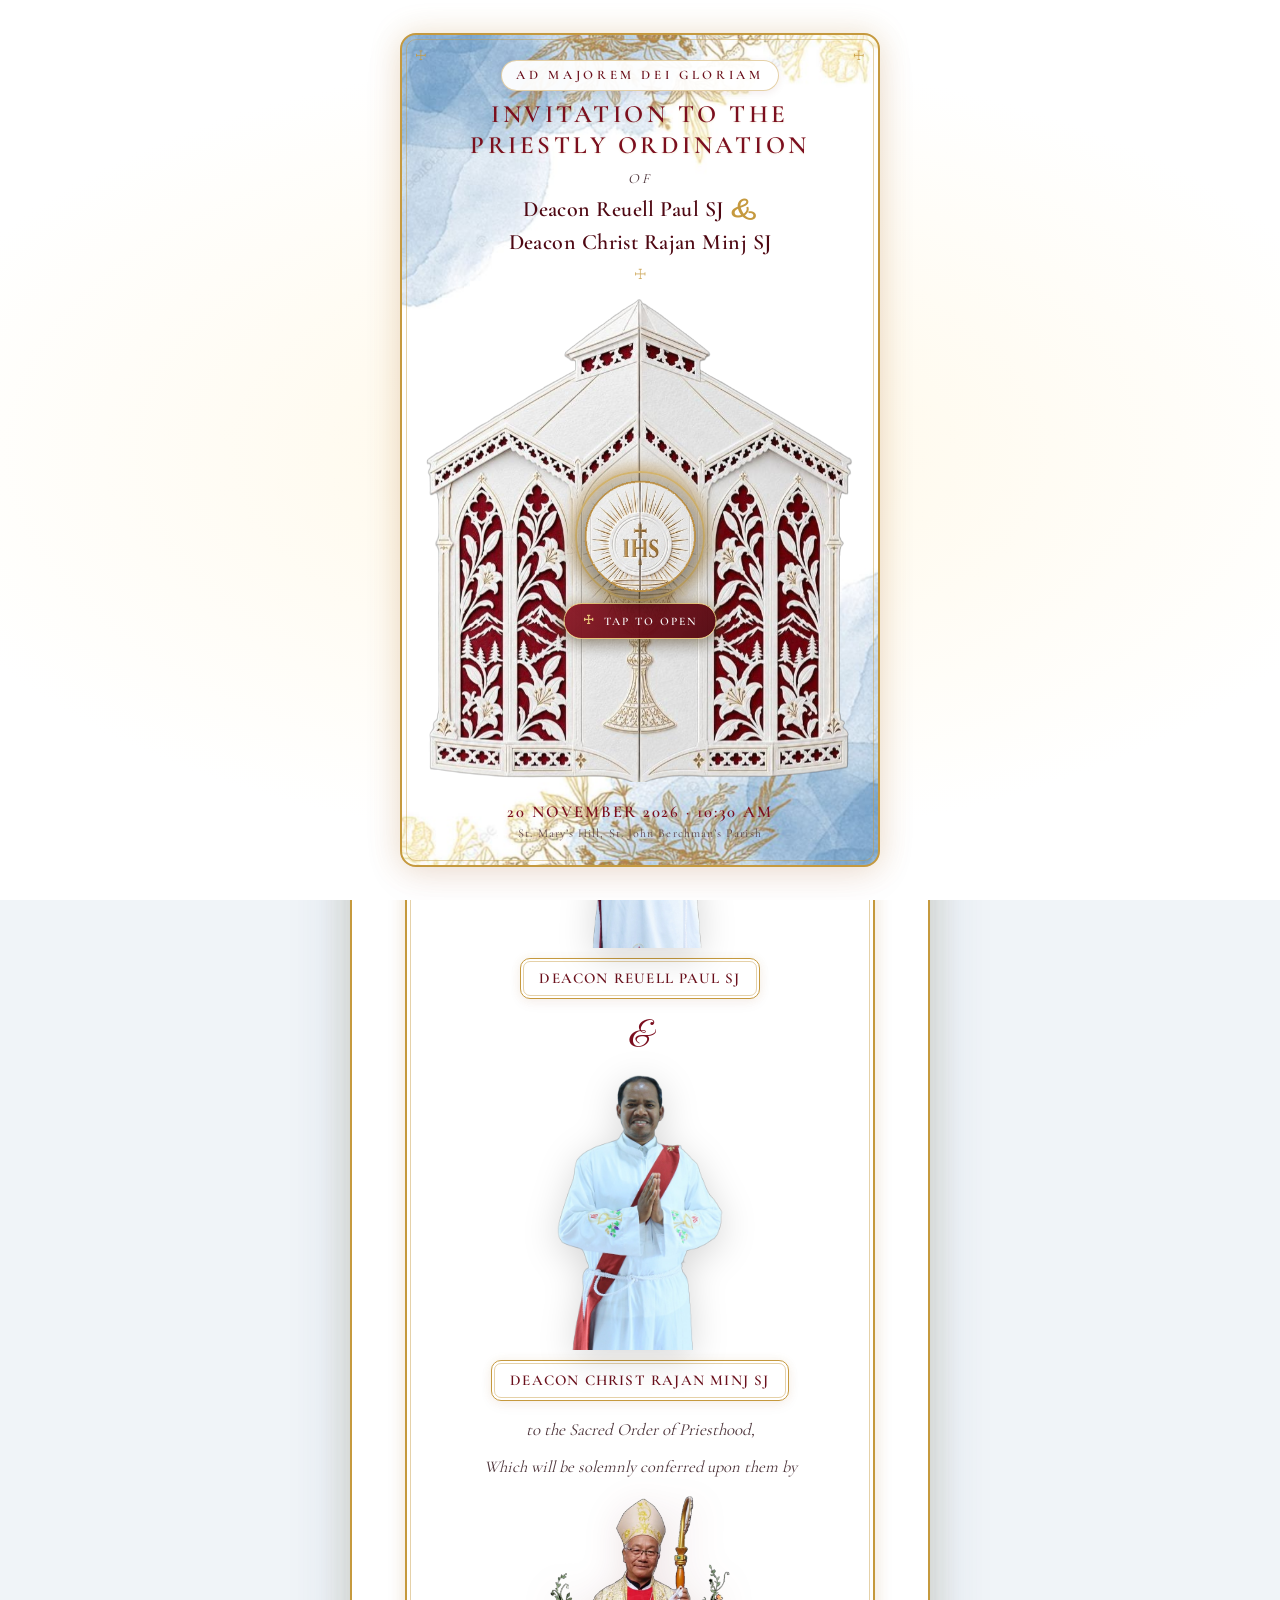
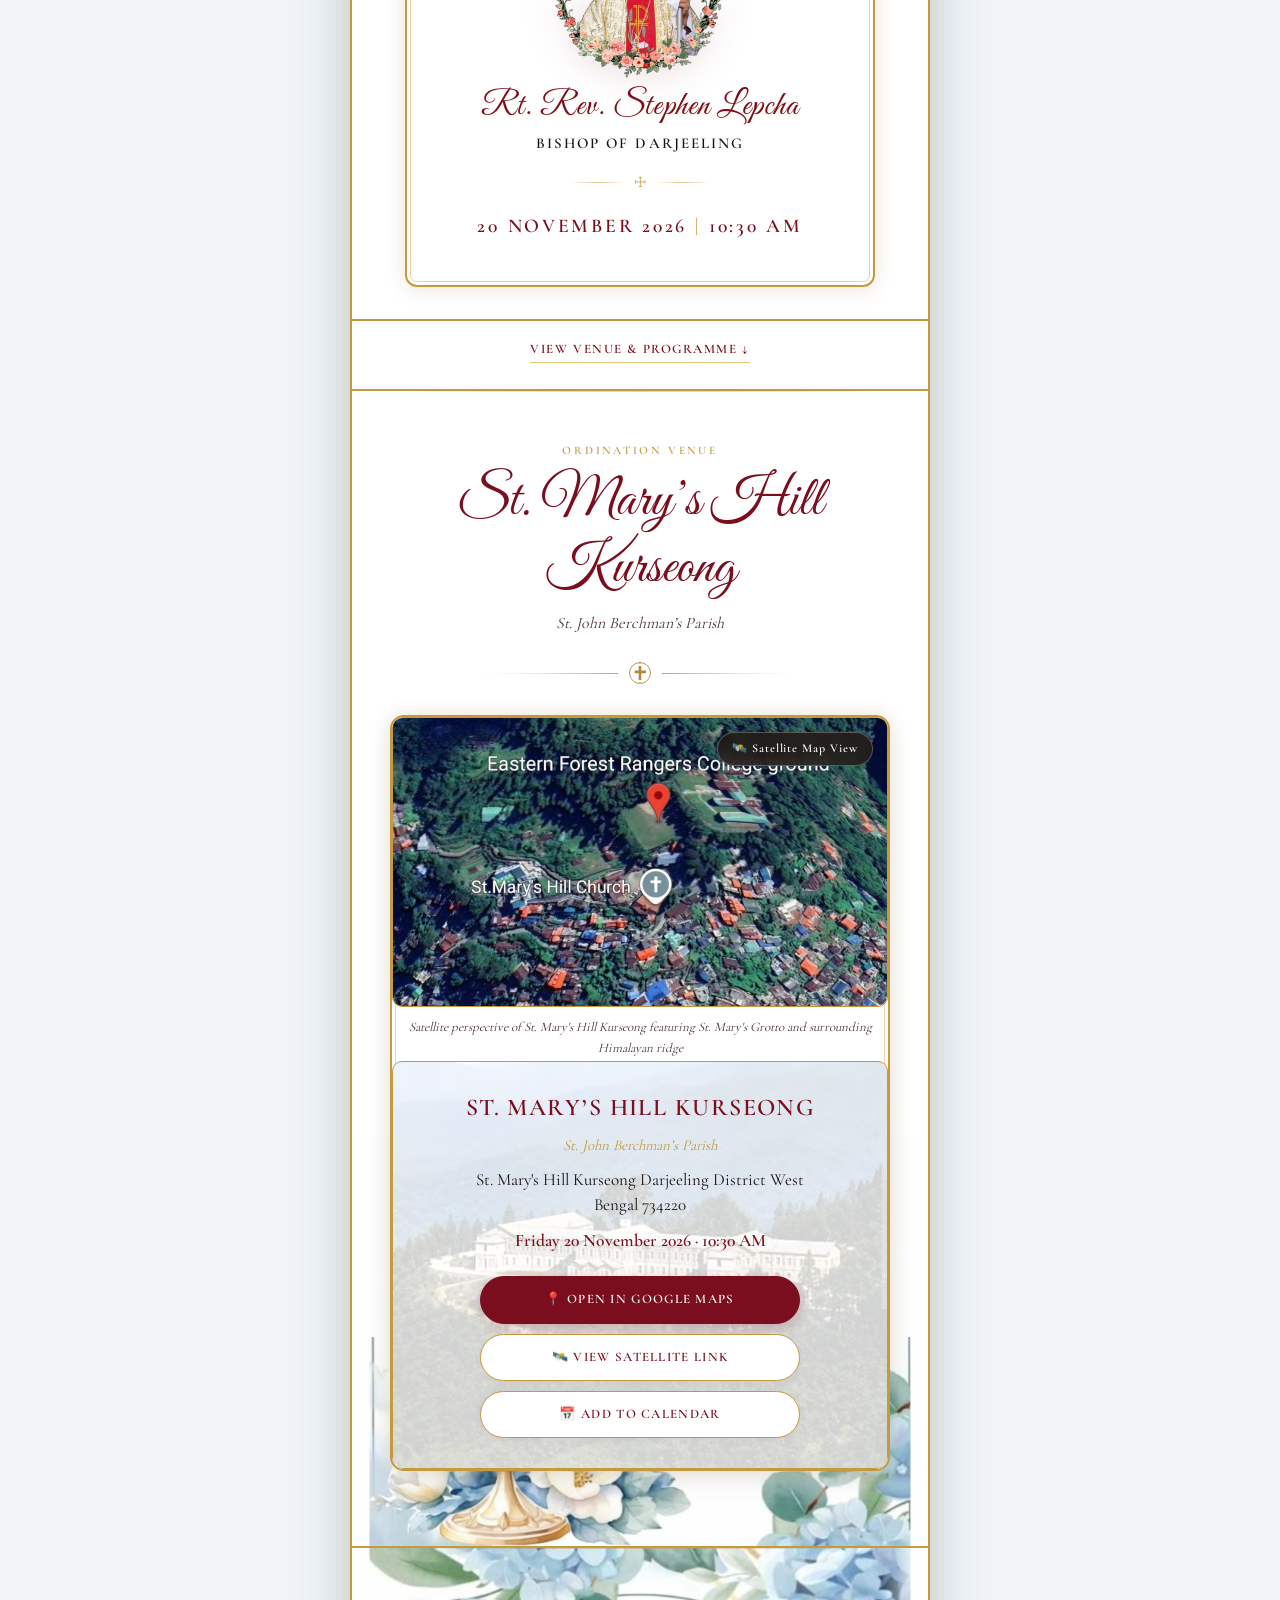
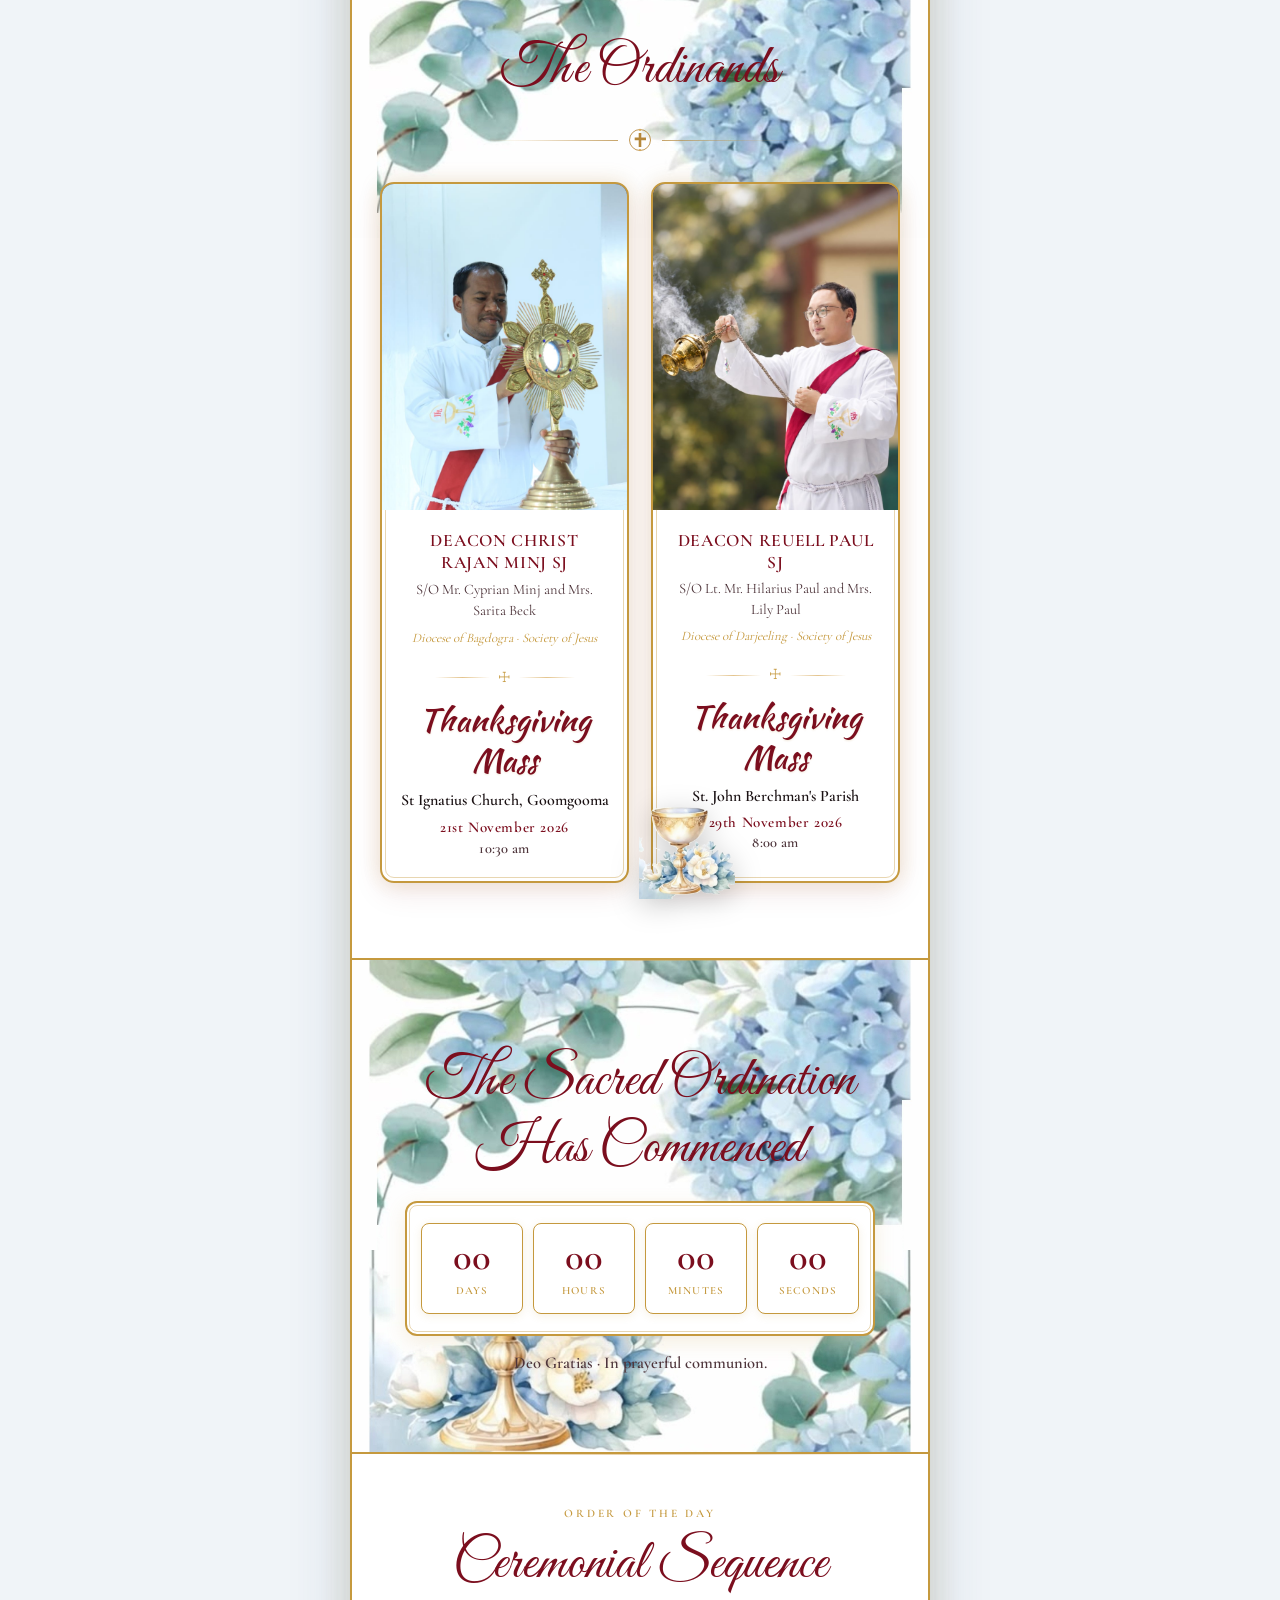
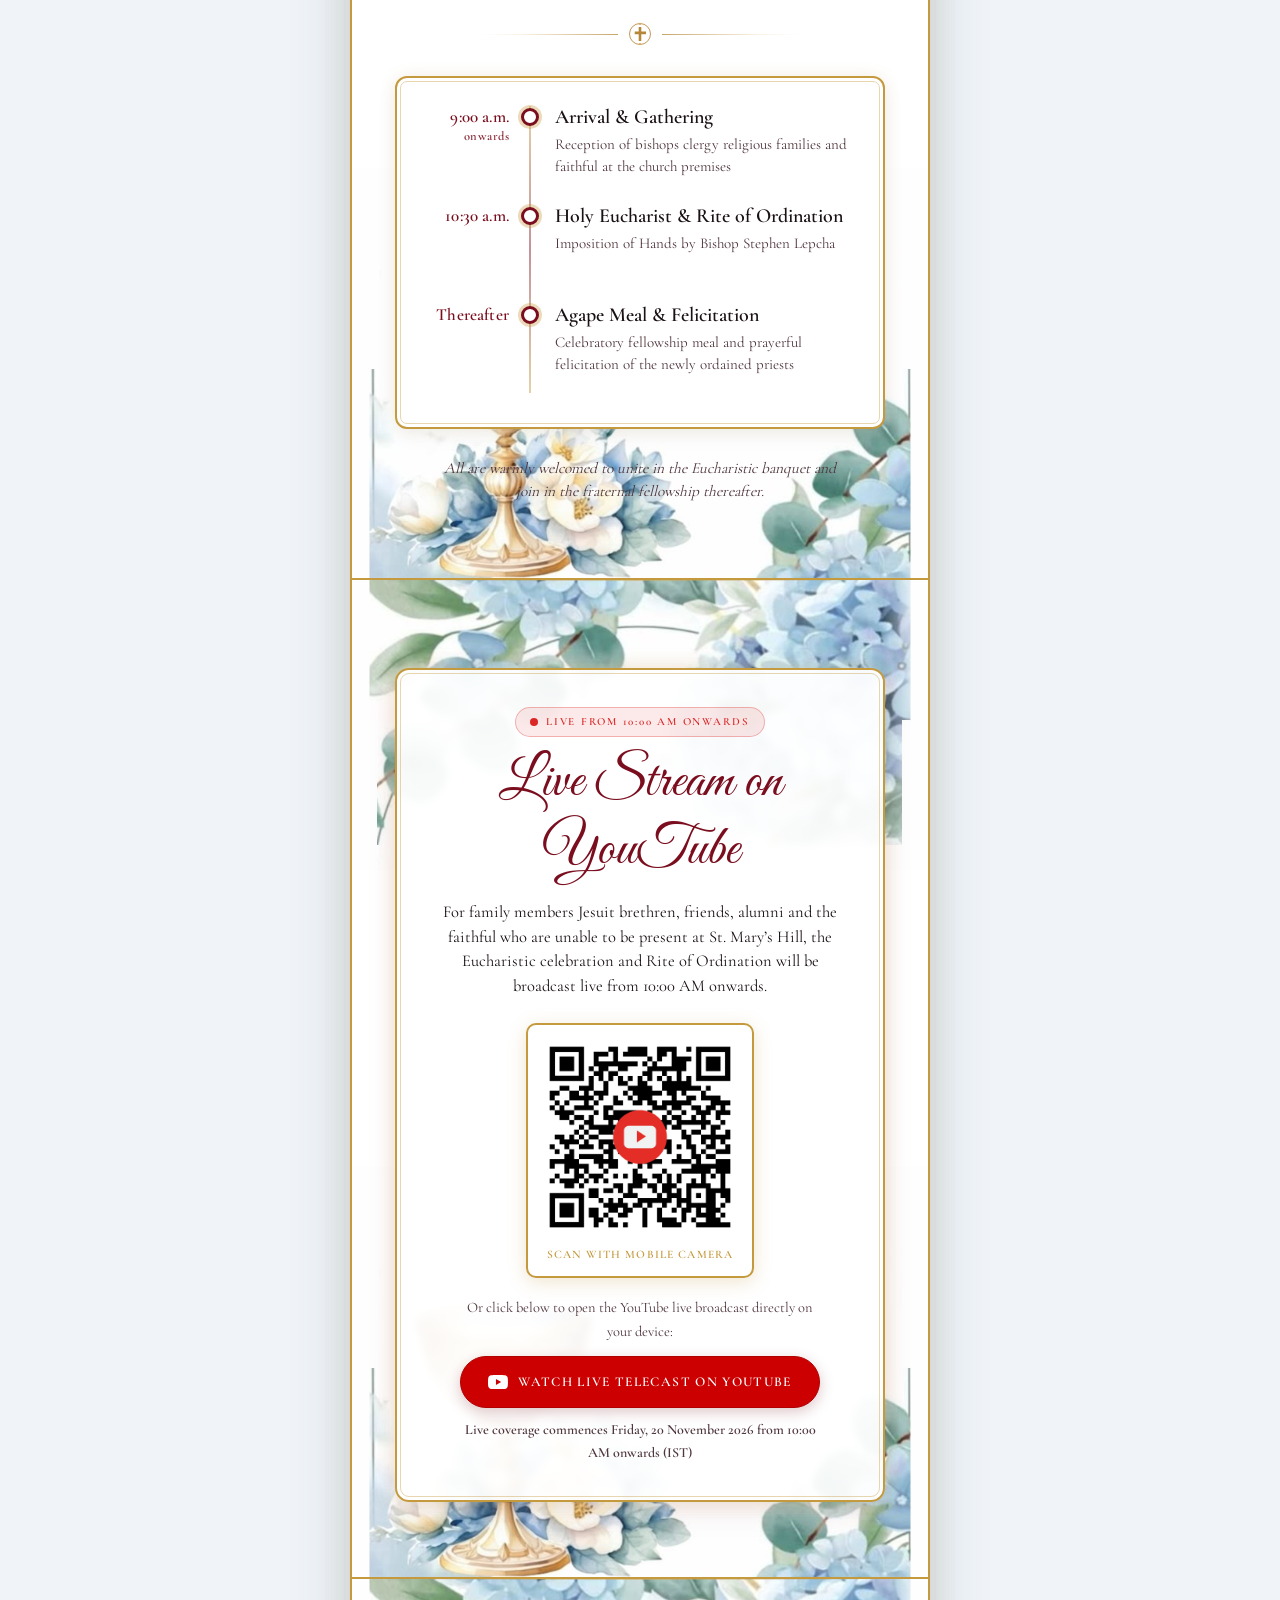
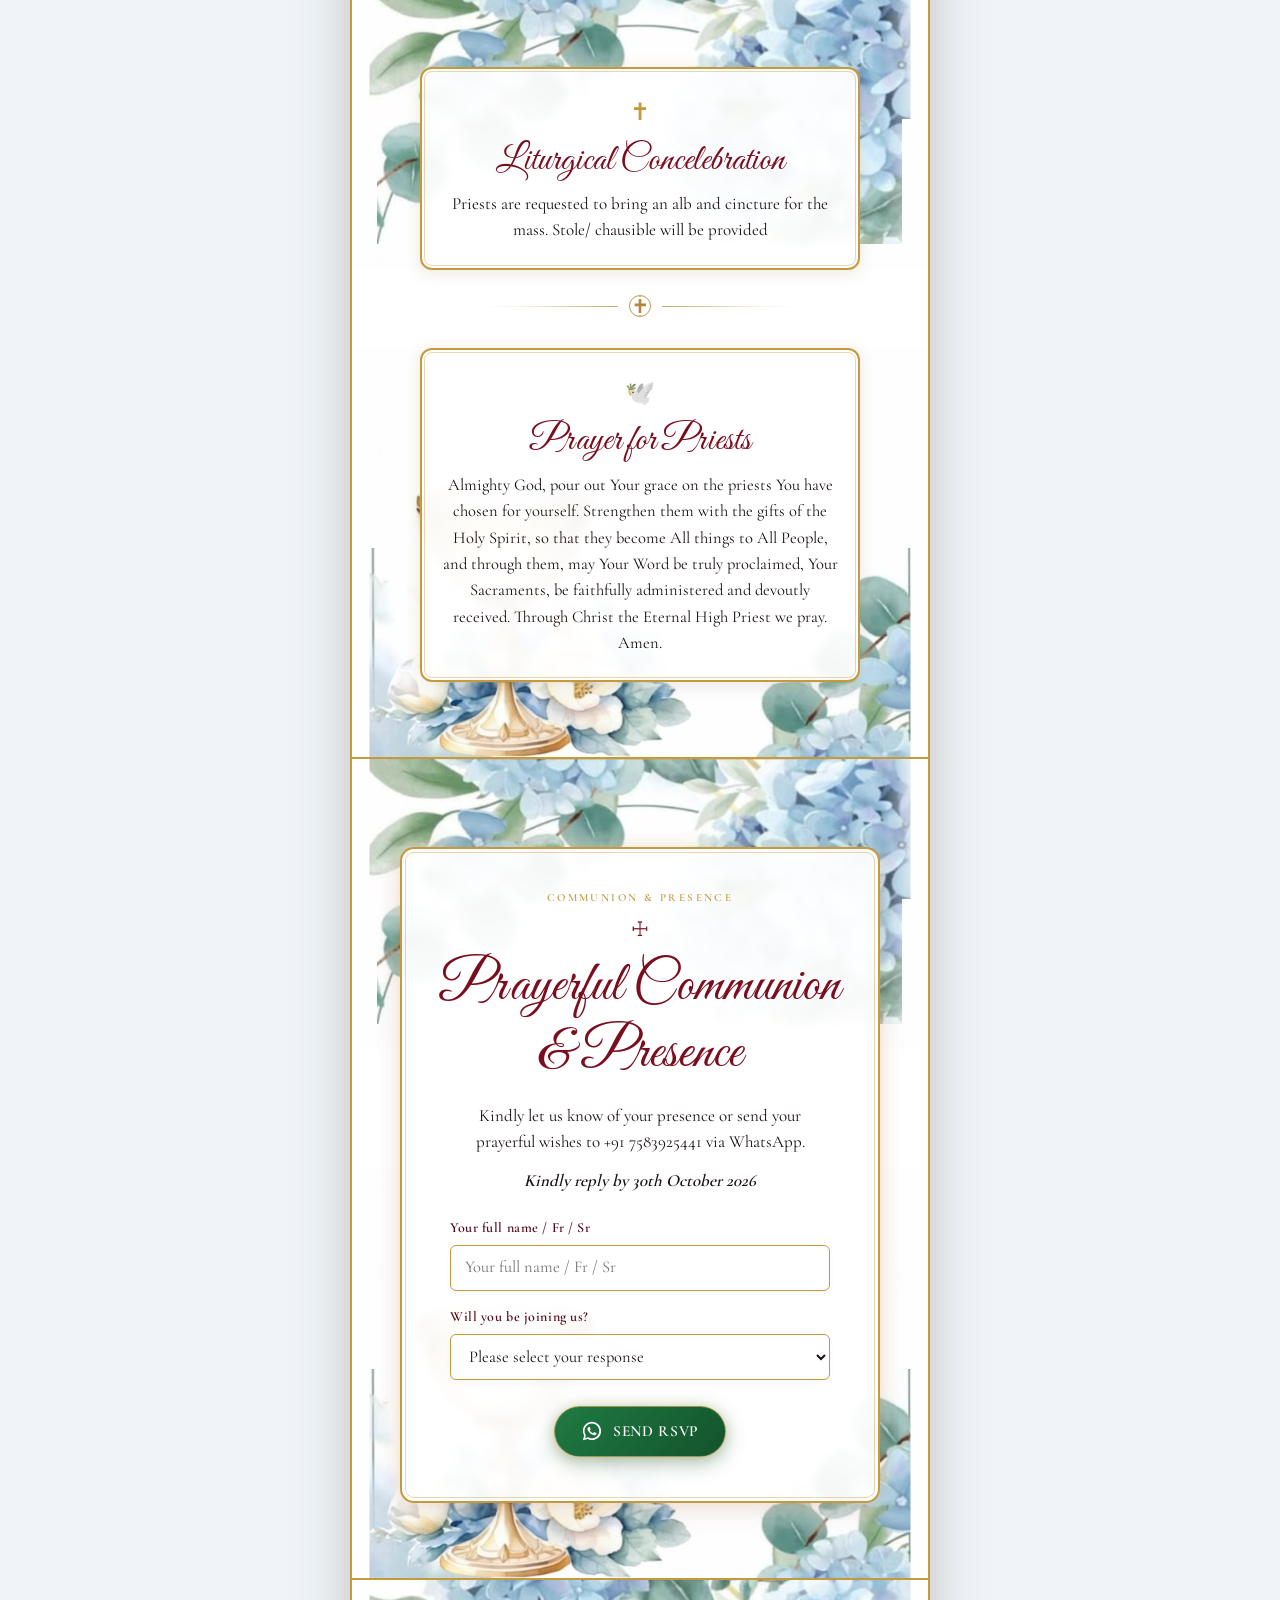
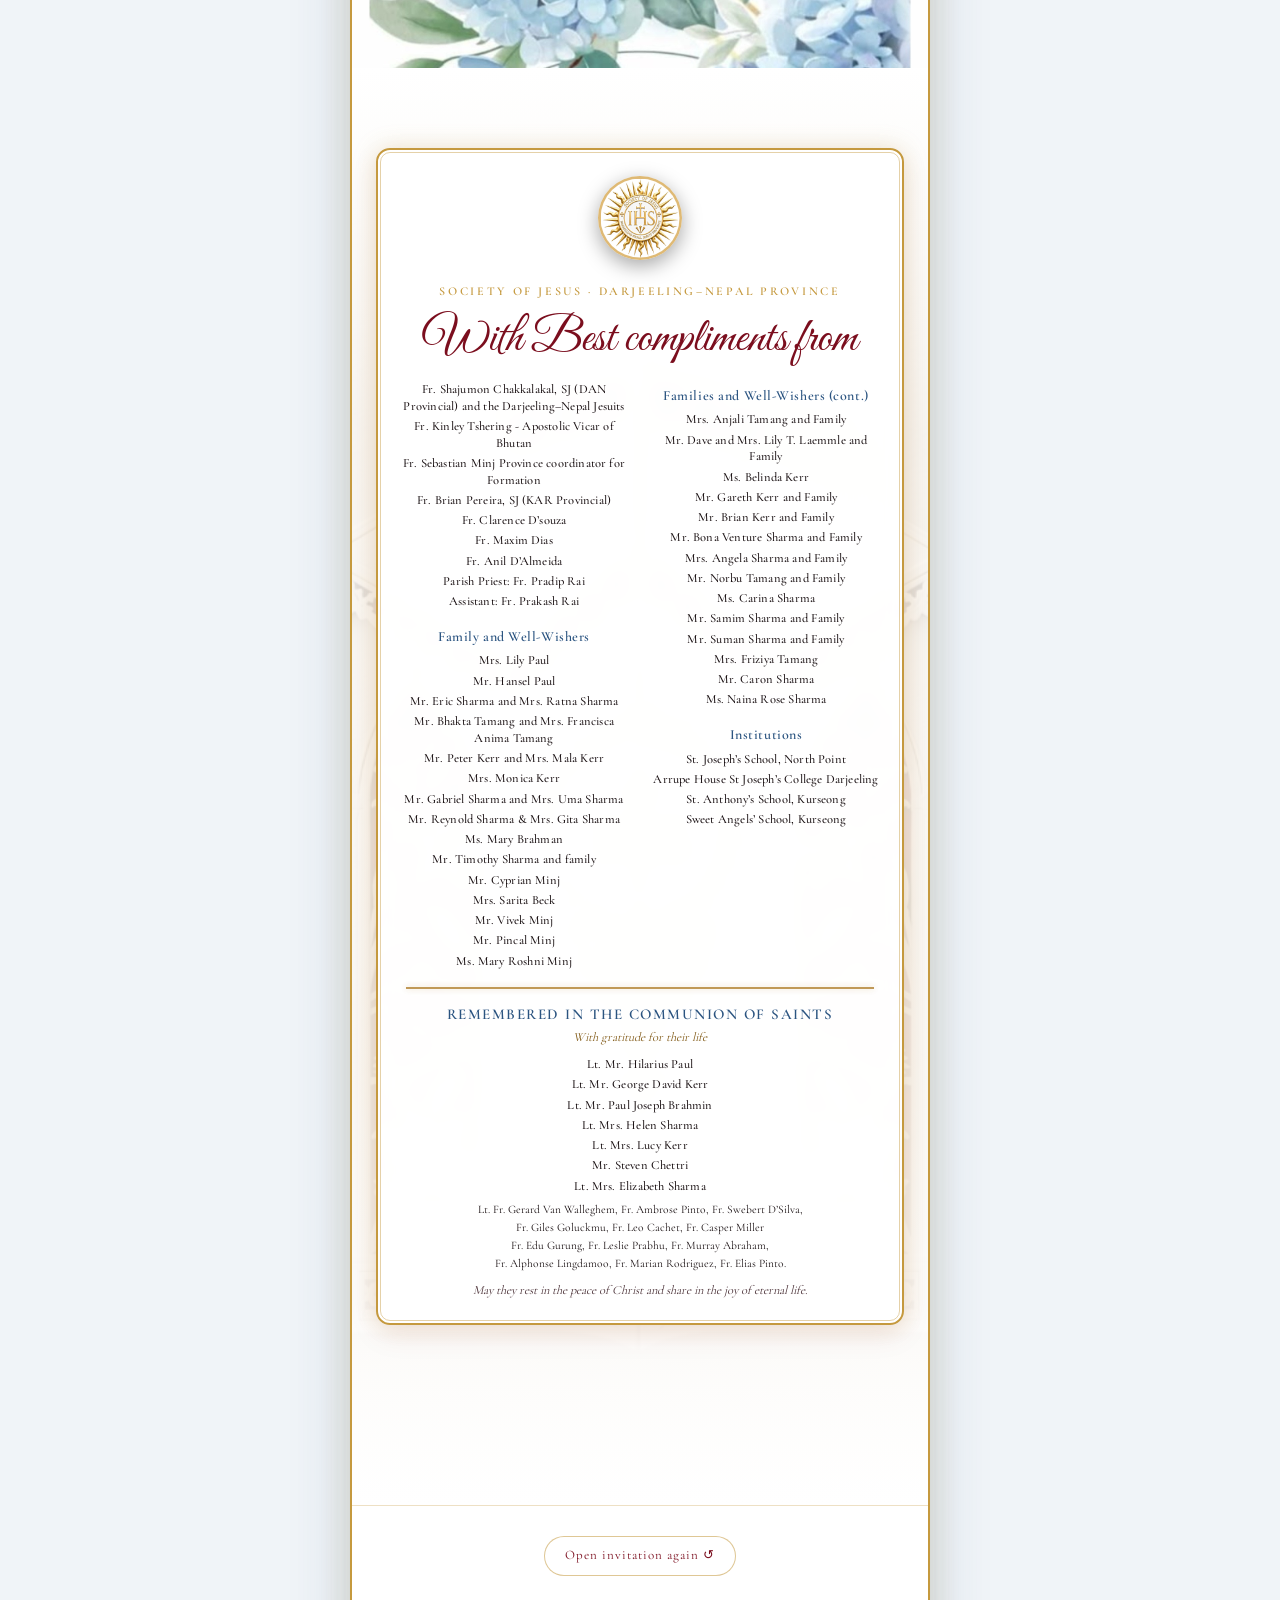
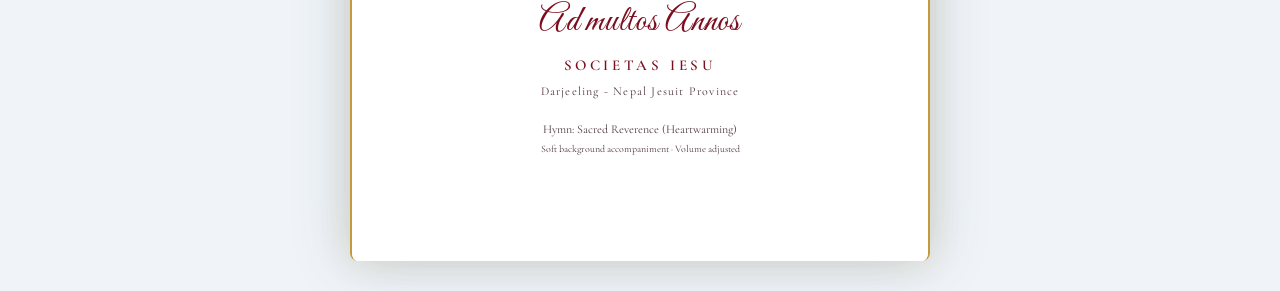
==== commit ebb3fb8d: "Update compliments card styling with cathedral ivory palette and cache-busting version params" ====
--- a/index.html
+++ b/index.html
@@ -23,11 +23,11 @@
   <link rel="preload" href="./fonts/Cormorant-Regular.ttf" as="font" type="font/ttf" crossorigin>
   <link rel="preload" href="./fonts/Cormorant-Semibold.ttf" as="font" type="font/ttf" crossorigin>
   <link rel="icon" href="./assets/jesuit-seal.jpg" type="image/jpeg">
-  <link rel="stylesheet" href="./css/invitation.css">
-  <script src="./wedding-data.js" defer></script>
-  <script src="./js/themes.js" defer></script>
-  <script src="./js/motion.js" defer></script>
-  <script src="./js/invitation.js" defer></script>
+  <link rel="stylesheet" href="./css/invitation.css?v=2">
+  <script src="./wedding-data.js?v=2" defer></script>
+  <script src="./js/themes.js?v=2" defer></script>
+  <script src="./js/motion.js?v=2" defer></script>
+  <script src="./js/invitation.js?v=2" defer></script>
 </head>
 <body>
   <div id="app"></div>
--- a/css/invitation.css
+++ b/css/invitation.css
@@ -122,13 +122,19 @@
 
 .door-motto {
   display: inline-block;
-  font-size: 11px;
-  letter-spacing: 0.3em;
+  font-family: "Cinzel", "Cormorant Garamond", Georgia, serif;
+  font-size: clamp(11.5px, 2.8vw, 13px);
+  letter-spacing: 0.28em;
   text-transform: uppercase;
-  color: var(--metal);
-  font-weight: 700;
+  color: var(--crimson-deep, #6B101C) !important;
+  font-weight: 800;
   font-style: normal;
-  margin-bottom: 6px;
+  margin-bottom: 8px;
+  background: rgba(255, 255, 255, 0.94);
+  padding: 4px 14px;
+  border-radius: 20px;
+  border: 1px solid rgba(197, 153, 62, 0.45);
+  box-shadow: 0 2px 8px rgba(107, 16, 28, 0.08);
 }
 
 .door-main-title {
@@ -156,21 +162,36 @@
 }
 
 .door-ordinands-line {
-  font-size: 16px;
+  font-size: clamp(18px, 4.8vw, 22px);
   color: var(--accent-dark);
   margin: 0 0 6px;
   font-weight: 700;
-  display: flex;
+  line-height: 1.35;
+  letter-spacing: 0.02em;
+  display: flex;
+  flex-direction: column;
+  align-items: center;
+  justify-content: center;
+  gap: 3px;
+}
+
+.door-name-item {
+  display: inline-flex;
   align-items: center;
   justify-content: center;
   gap: 8px;
-  flex-wrap: wrap;
+  text-align: center;
+}
+
+.door-name {
+  display: inline-block;
 }
 
 .door-ordinands-line .door-amp {
   font-family: "Parisienne", cursive;
-  font-size: 24px;
+  font-size: clamp(26px, 6.4vw, 30px);
   color: var(--metal);
+  line-height: 1;
 }
 
 .door-cross-divider {
@@ -202,23 +223,22 @@
   z-index: 1;
   border-radius: 10px;
   overflow: hidden;
-  background: #ffffff;
+  background: transparent;
   display: flex;
   align-items: center;
   justify-content: center;
-  opacity: 0.96;
-  border: 2px solid var(--metal-light);
-  box-shadow:
-    inset 0 0 15px rgba(0, 0, 0, 0.15),
-    0 0 0 1px rgba(255, 255, 255, 0.5);
-  transition: opacity 2.4s ease 0.12s, box-shadow 2.4s ease;
+  opacity: 0;
+  visibility: hidden;
+  border: none !important;
+  box-shadow: none !important;
+  transition: opacity 1.6s ease 0.2s, visibility 1.6s ease 0.2s;
 }
 
 .door-opening .door-interior-glow {
   opacity: 1;
-  box-shadow:
-    inset 0 0 20px rgba(0, 0, 0, 0.15),
-    0 0 0 1px rgba(255, 255, 255, 0.7);
+  visibility: visible;
+  background: #ffffff;
+  box-shadow: none !important;
 }
 
 .door-reveal-content {
@@ -280,7 +300,7 @@
   padding: 22px 10px 10px;
   text-align: center;
   color: #fff;
-  border-top: 1px solid rgba(232, 199, 123, 0.35);
+  border-top: none;
 }
 
 .door-reveal-cross {
@@ -292,12 +312,12 @@
 
 .door-reveal-title {
   display: block;
-  font-size: clamp(10px, 2.7vw, 12px);
+  font-size: clamp(11.5px, 3.2vw, 13.5px);
   font-weight: 700;
   letter-spacing: 0.08em;
   color: #fff;
   text-shadow: 0 1px 4px rgba(0, 0, 0, 0.95);
-  line-height: 1.25;
+  line-height: 1.3;
 }
 
 .door-reveal-sub {
@@ -330,17 +350,8 @@
   width: 100%;
   height: 100%;
   transform-style: preserve-3d;
-  /* Seamlessly feather the outer perimeter of the white door panel into the ambient gold halo and backdrop */
-  -webkit-mask-image:
-    linear-gradient(90deg, transparent 0%, #000 6%, #000 94%, transparent 100%),
-    linear-gradient(180deg, transparent 0%, #000 5%, #000 95%, transparent 100%),
-    radial-gradient(ellipse 92% 90% at 50% 50%, #000 75%, transparent 100%);
-  -webkit-mask-composite: source-in;
-  mask-image:
-    linear-gradient(90deg, transparent 0%, #000 6%, #000 94%, transparent 100%),
-    linear-gradient(180deg, transparent 0%, #000 5%, #000 95%, transparent 100%),
-    radial-gradient(ellipse 92% 90% at 50% 50%, #000 75%, transparent 100%);
-  mask-composite: intersect;
+  -webkit-mask-image: none !important;
+  mask-image: none !important;
 }
 
 .door-panel {
@@ -370,16 +381,7 @@
 }
 
 .door-panel-shadow {
-  position: absolute;
-  inset: 0;
-  background: linear-gradient(90deg, rgba(0,0,0,0.3) 0%, rgba(0,0,0,0) 25%, rgba(0,0,0,0.15) 100%);
-  pointer-events: none;
-  opacity: 0.4;
-  transition: opacity 1s ease;
-}
-
-.door-panel-right .door-panel-shadow {
-  background: linear-gradient(270deg, rgba(0,0,0,0.3) 0%, rgba(0,0,0,0) 25%, rgba(0,0,0,0.15) 100%);
+  display: none !important;
 }
 
 /* Center Latch & IHS Logo Button — concentric with the door's own sunburst
@@ -1200,19 +1202,37 @@
 }
 
 .liturgical-timeline {
+  --time-col: 88px;
+  --marker-col: 24px;
+  --pad-x: 14px;
   list-style: none;
-  padding: 20px 0 0;
-  margin: 0 auto;
-  max-width: 440px;
-  position: relative;
+  padding: 26px var(--pad-x);
+  margin: 24px auto;
+  max-width: 490px;
+  position: relative;
+  border: 2px solid var(--metal);
+  outline: 1px solid rgba(197, 153, 62, 0.4);
+  outline-offset: -6px;
+  border-radius: 12px;
+  background: #ffffff;
+  box-shadow: 0 6px 22px rgba(0, 0, 0, 0.05), 0 0 16px rgba(197, 153, 62, 0.12);
+}
+
+@media (min-width: 440px) {
+  .liturgical-timeline {
+    --time-col: 100px;
+    --marker-col: 26px;
+    --pad-x: 20px;
+  }
 }
 
 .liturgical-timeline:before {
   content: '';
   position: absolute;
-  left: 28%;
-  top: 15px;
-  bottom: 25px;
+  left: calc(var(--pad-x) + var(--time-col) + (var(--marker-col) / 2));
+  transform: translateX(-50%);
+  top: 28px;
+  bottom: 34px;
   width: 2px;
   background: linear-gradient(180deg, var(--metal) 0%, var(--accent) 50%, var(--metal) 100%);
   opacity: 0.45;
@@ -1220,22 +1240,37 @@
 
 .liturgical-timeline li {
   display: grid;
-  grid-template-columns: 26% 8% 66%;
+  grid-template-columns: var(--time-col) var(--marker-col) 1fr;
   align-items: flex-start;
-  min-height: 90px;
+  min-height: 85px;
   text-align: left;
   position: relative;
-  margin-bottom: 12px;
+  margin-bottom: 14px;
 }
 
 .liturgical-timeline time {
-  font-size: 21px;
-  font-weight: 800;
+  font-size: clamp(14.5px, 3.8vw, 17px);
+  font-weight: 700;
   color: var(--accent);
   text-align: right;
-  padding-right: 6px;
+  padding-right: 8px;
   padding-top: 2px;
-  line-height: 1.3;
+  line-height: 1.25;
+  letter-spacing: 0.01em;
+  word-break: normal;
+  white-space: normal;
+  display: flex;
+  flex-direction: column;
+  align-items: flex-end;
+}
+
+.liturgical-timeline time .time-sub {
+  font-size: 12.5px;
+  font-weight: 600;
+  color: var(--metal-dark);
+  letter-spacing: 0.04em;
+  opacity: 0.9;
+  margin-top: 2px;
 }
 
 .liturgical-timeline .event-marker {
@@ -1260,19 +1295,19 @@
 }
 
 .event-body {
-  padding-left: 14px;
+  padding-left: 12px;
 }
 
 .event-name {
   display: block;
-  font-size: 20px;
+  font-size: clamp(17px, 4.4vw, 20px);
   font-weight: 700;
   color: var(--ink);
   line-height: 1.3;
 }
 
 .event-detail {
-  font-size: 15px;
+  font-size: clamp(13.5px, 3.4vw, 15px);
   color: var(--ink-muted);
   margin: 4px 0 0;
   line-height: 1.45;
@@ -1765,27 +1800,128 @@
   outline: none;
 }
 
-/* Compliments Section */
+/* Compliments Section (Two Columns & Communion of Saints Base) */
 .compliments-container {
-  max-width: 440px;
-  margin: 18px auto 20px;
-  padding: 0 12px;
-}
-
-.compliments-list {
+  width: 100%;
+  margin: 14px auto 0;
+  padding: 0 4px;
+  box-sizing: border-box;
+}
+
+.compliments-two-cols {
+  display: grid;
+  grid-template-columns: 1fr 1fr;
+  gap: 14px 16px;
+  align-items: start;
+  text-align: center;
+}
+
+.compliments-col {
+  display: flex;
+  flex-direction: column;
+  gap: 12px;
+  min-width: 0;
+}
+
+.compliments-subgroup {
+  display: flex;
+  flex-direction: column;
+  gap: 4px;
+}
+
+.compliments-section-heading {
+  font-family: "Cormorant Garamond", Georgia, serif;
+  font-size: clamp(12.5px, 2.7vw, 14px);
+  font-weight: 700;
+  color: #2b5480;
+  letter-spacing: 0.04em;
+  margin: 6px 0 3px;
+  text-align: center;
+  line-height: 1.25;
+}
+
+.compliments-names-list {
   list-style: none;
   padding: 0;
   margin: 0;
   display: flex;
   flex-direction: column;
-  gap: 12px;
-}
-
-.compliments-list li {
-  font-size: clamp(17px, 4.4vw, 21px);
-  font-weight: 600;
-  color: var(--accent-dark);
-  letter-spacing: 0.06em;
+  gap: 3.5px;
+  text-align: center;
+}
+
+.compliments-names-list li {
+  font-family: "Cormorant Garamond", Georgia, serif;
+  font-size: clamp(10.5px, 2.35vw, 12.5px);
+  font-weight: 500;
+  color: var(--ink);
+  line-height: 1.34;
+  letter-spacing: 0.015em;
+  word-break: normal;
+  overflow-wrap: break-word;
+}
+
+.compliments-base-divider {
+  width: 96%;
+  height: 1.5px;
+  background: #b58739;
+  margin: 18px auto 16px;
+  border: none;
+  opacity: 0.85;
+  box-shadow: 0 0 6px rgba(181, 135, 57, 0.4);
+}
+
+.compliments-base-section {
+  text-align: center;
+  padding: 0 4px;
+}
+
+.compliments-communion-heading {
+  font-family: "Cormorant Garamond", Georgia, serif;
+  font-size: clamp(12.5px, 2.8vw, 15px);
+  font-weight: 700;
+  letter-spacing: 0.1em;
+  text-transform: uppercase;
+  color: #2b5480;
+  margin: 0 0 3px;
+  line-height: 1.3;
+}
+
+.compliments-communion-sub {
+  font-family: "Cormorant Garamond", Georgia, serif;
+  font-size: clamp(11px, 2.4vw, 12.5px);
+  font-style: italic;
+  color: #825b18;
+  margin: 0 0 8px;
+}
+
+.communion-departed-list {
+  margin-bottom: 6px;
+}
+
+.communion-jesuits-block {
+  margin: 8px 0;
+  display: flex;
+  flex-direction: column;
+  gap: 2.5px;
+}
+
+.communion-jesuit-line {
+  font-family: "Cormorant Garamond", Georgia, serif;
+  font-size: clamp(10px, 2.2vw, 11.5px);
+  color: var(--ink);
+  line-height: 1.35;
+  margin: 0;
+  word-break: normal;
+  overflow-wrap: break-word;
+}
+
+.communion-blessing {
+  font-family: "Cormorant Garamond", Georgia, serif;
+  font-size: clamp(11px, 2.4vw, 12.5px);
+  font-style: italic;
+  color: var(--ink-muted);
+  margin: 10px 0 0;
   line-height: 1.4;
 }
 
@@ -1835,21 +1971,24 @@
 }
 
 .closing-copy {
-  max-width: 440px;
+  width: min(100%, 540px);
+  max-width: 540px;
   margin: auto;
+  box-sizing: border-box;
 }
 
 .closing-seal-wrap {
-  margin-bottom: 18px;
+  margin-bottom: 12px;
 }
 
 .closing-seal-img {
-  width: 100px;
-  height: 100px;
+  width: 84px;
+  height: 84px;
   border-radius: 50%;
-  padding: 3px;
+  padding: 2.5px;
   background: radial-gradient(circle, #f9f0df 0%, #deb872 70%, #99702a 100%);
-  box-shadow: 0 6px 20px rgba(0, 0, 0, 0.15);
+  box-shadow: 0 6px 20px rgba(0, 0, 0, 0.35);
+  display: inline-block;
 }
 
 .closing-eyebrow {
@@ -1863,10 +2002,10 @@
 
 .closing-title {
   font-family: "Great Vibes", "Parisienne", cursive;
-  font-size: clamp(42px, 10vw, 58px);
+  font-size: clamp(34px, 7.5vw, 48px);
   color: var(--accent);
-  margin: 0;
-  line-height: 1.1;
+  margin: 0 0 14px;
+  line-height: 1.15;
   font-weight: 400;
   font-style: normal;
 }
@@ -1969,6 +2108,16 @@
   margin-top: 24px;
 }
 
+.ad-multos-annos {
+  font-family: "Great Vibes", "Parisienne", cursive;
+  font-size: clamp(28px, 6.5vw, 36px);
+  color: var(--accent);
+  margin: 0 0 10px;
+  line-height: 1.2;
+  font-weight: 400;
+  letter-spacing: 0.02em;
+}
+
 .jesuit-signature span {
   display: block;
   font-size: 15px;
@@ -1996,7 +2145,7 @@
 ---------------------------------------------------- */
 .media-controls {
   position: fixed;
-  top: 14px;
+  bottom: calc(14px + env(safe-area-inset-bottom, 0px));
   right: 14px;
   z-index: 90;
   display: flex;
@@ -2113,7 +2262,8 @@
 }
 
 /* ----------------------------------------------------
-   FALLING GOLD CROSSES — CHURCH WATERMARK (NO PETALS)
+   FALLING HYDRANGEA FLOWERS & PETALS (BLUE & WHITE)
+   Small, delicate petals and blossoms drifting softly
 ---------------------------------------------------- */
 .motion-scene {
   position: relative;
@@ -2125,27 +2275,73 @@
   inset: 0;
   overflow: hidden;
   pointer-events: none;
-  z-index: -1;
-}
-
-.falling-cross {
+  z-index: 3;
+}
+
+.falling-petal {
   position: absolute;
-  top: -40px;
+  top: -36px;
   left: var(--x, 0%);
-  width: var(--size, 14px);
-  height: var(--size, 14px);
-  opacity: var(--op, 0.1);
-  background: center / contain no-repeat url("data:image/svg+xml,%3Csvg xmlns='http://www.w3.org/2000/svg' viewBox='0 0 24 24' width='24' height='24'%3E%3Cpath fill='%23c9a34e' d='M10.4 2h3.2v6.2h5.8v3.2h-5.8V22h-3.2v-10.6H4.6V9h5.8z'/%3E%3C/svg%3E");
-  animation: cross-fall var(--dur, 26s) linear var(--delay, 0s) infinite;
-  will-change: transform;
-}
-
-@keyframes cross-fall {
-  0% { transform: translate3d(0, -6vh, 0) rotate(var(--spin, 0deg)); }
-  100% { transform: translate3d(var(--drift, 0px), 108vh, 0) rotate(calc(var(--spin, 0deg) + 300deg)); }
-}
-
-body.motion-paused .falling-cross { animation-play-state: paused; }
+  width: var(--size, 20px);
+  height: var(--size, 20px);
+  opacity: var(--op, 0.85);
+  background-position: center;
+  background-size: contain;
+  background-repeat: no-repeat;
+  animation: petal-drift var(--dur, 20s) linear var(--delay, 0s) infinite;
+  will-change: transform, opacity;
+  filter: drop-shadow(0 1.5px 3px rgba(0, 0, 0, 0.12));
+}
+
+/* Small blue petal */
+.falling-petal.petal-blue {
+  background-image: url("data:image/svg+xml,%3Csvg xmlns='http://www.w3.org/2000/svg' viewBox='0 0 24 24'%3E%3Cdefs%3E%3ClinearGradient id='b1' x1='15%25' y1='0%25' x2='85%25' y2='100%25'%3E%3Cstop offset='0%25' stop-color='%23a7ccf0' stop-opacity='0.95'/%3E%3Cstop offset='60%25' stop-color='%23689ad2' stop-opacity='0.9'/%3E%3Cstop offset='100%25' stop-color='%234774ab' stop-opacity='0.8'/%3E%3C/linearGradient%3E%3C/defs%3E%3Cpath fill='url(%23b1)' d='M12 2C16.8 6 19.8 12.8 17.2 18.2C14.6 22.6 9.4 22.6 6.8 18.2C4.2 12.8 7.2 6 12 2Z'/%3E%3Cpath fill='none' stroke='%23ffffff' stroke-width='0.7' stroke-opacity='0.45' d='M12 5.5V17.5'/%3E%3C/svg%3E");
+}
+
+/* Small white petal */
+.falling-petal.petal-white {
+  background-image: url("data:image/svg+xml,%3Csvg xmlns='http://www.w3.org/2000/svg' viewBox='0 0 24 24'%3E%3Cdefs%3E%3ClinearGradient id='w1' x1='20%25' y1='0%25' x2='80%25' y2='100%25'%3E%3Cstop offset='0%25' stop-color='%23ffffff' stop-opacity='0.98'/%3E%3Cstop offset='70%25' stop-color='%23f1f6fb' stop-opacity='0.95'/%3E%3Cstop offset='100%25' stop-color='%23d9e8f6' stop-opacity='0.85'/%3E%3C/linearGradient%3E%3C/defs%3E%3Cpath fill='url(%23w1)' stroke='%239dbfe2' stroke-width='0.6' stroke-opacity='0.55' d='M12 2C16.8 6 19.8 12.8 17.2 18.2C14.6 22.6 9.4 22.6 6.8 18.2C4.2 12.8 7.2 6 12 2Z'/%3E%3Cpath fill='none' stroke='%23ffffff' stroke-width='0.7' stroke-opacity='0.7' d='M12 5V17'/%3E%3C/svg%3E");
+}
+
+/* Small blue hydrangea blossom */
+.falling-petal.flower-blue {
+  background-image: url("data:image/svg+xml,%3Csvg xmlns='http://www.w3.org/2000/svg' viewBox='0 0 24 24'%3E%3Cdefs%3E%3ClinearGradient id='fb' x1='0%25' y1='0%25' x2='100%25' y2='100%25'%3E%3Cstop offset='0%25' stop-color='%23a2caf2' stop-opacity='0.95'/%3E%3Cstop offset='100%25' stop-color='%235b8ec7' stop-opacity='0.85'/%3E%3C/linearGradient%3E%3C/defs%3E%3Cellipse cx='12' cy='7' rx='3.6' ry='4.8' fill='url(%23fb)'/%3E%3Cellipse cx='17' cy='12' rx='3.6' ry='4.8' fill='url(%23fb)' transform='rotate(90 17 12)'/%3E%3Cellipse cx='12' cy='17' rx='3.6' ry='4.8' fill='url(%23fb)' transform='rotate(180 12 17)'/%3E%3Cellipse cx='7' cy='12' rx='3.6' ry='4.8' fill='url(%23fb)' transform='rotate(270 7 12)'/%3E%3Ccircle cx='12' cy='12' r='1.4' fill='%23fff' opacity='0.9'/%3E%3C/svg%3E");
+}
+
+/* Small white blossom with gold center */
+.falling-petal.flower-white {
+  background-image: url("data:image/svg+xml,%3Csvg xmlns='http://www.w3.org/2000/svg' viewBox='0 0 24 24'%3E%3Cdefs%3E%3ClinearGradient id='fw' x1='0%25' y1='0%25' x2='100%25' y2='100%25'%3E%3Cstop offset='0%25' stop-color='%23ffffff' stop-opacity='0.98'/%3E%3Cstop offset='100%25' stop-color='%23e4effa' stop-opacity='0.88'/%3E%3C/linearGradient%3E%3C/defs%3E%3Cellipse cx='12' cy='7' rx='3.6' ry='4.8' fill='url(%23fw)' stroke='%239dbfe2' stroke-width='0.45' stroke-opacity='0.6'/%3E%3Cellipse cx='17' cy='12' rx='3.6' ry='4.8' fill='url(%23fw)' stroke='%239dbfe2' stroke-width='0.45' stroke-opacity='0.6' transform='rotate(90 17 12)'/%3E%3Cellipse cx='12' cy='17' rx='3.6' ry='4.8' fill='url(%23fw)' stroke='%239dbfe2' stroke-width='0.45' stroke-opacity='0.6' transform='rotate(180 12 17)'/%3E%3Cellipse cx='7' cy='12' rx='3.6' ry='4.8' fill='url(%23fw)' stroke='%239dbfe2' stroke-width='0.45' stroke-opacity='0.6' transform='rotate(270 7 12)'/%3E%3Ccircle cx='12' cy='12' r='1.4' fill='%23c5993e' opacity='0.9'/%3E%3C/svg%3E");
+}
+
+@keyframes petal-drift {
+  0% {
+    transform: translate3d(0, -5vh, 0) rotateZ(var(--spin, 0deg)) rotateX(0deg) rotateY(0deg);
+    opacity: 0;
+  }
+  10% {
+    opacity: var(--op, 0.85);
+  }
+  25% {
+    transform: translate3d(calc(var(--drift, 30px) * 0.4), 25vh, 0) rotateZ(calc(var(--spin, 0deg) + 90deg)) rotateX(45deg) rotateY(180deg);
+  }
+  50% {
+    transform: translate3d(calc(var(--drift, 30px) * -0.25), 52vh, 0) rotateZ(calc(var(--spin, 0deg) + 180deg)) rotateX(90deg) rotateY(360deg);
+  }
+  75% {
+    transform: translate3d(calc(var(--drift, 30px) * 0.75), 78vh, 0) rotateZ(calc(var(--spin, 0deg) + 270deg)) rotateX(45deg) rotateY(540deg);
+  }
+  92% {
+    opacity: var(--op, 0.85);
+  }
+  100% {
+    transform: translate3d(var(--drift, 30px), 108vh, 0) rotateZ(calc(var(--spin, 0deg) + 360deg)) rotateX(0deg) rotateY(720deg);
+    opacity: 0;
+  }
+}
+
+body.motion-paused .falling-petal {
+  animation-play-state: paused;
+}
 
 /* ----------------------------------------------------
    BLENDED SECTION BORDERS (SOFT GOLD HAIRLINES)
@@ -2166,7 +2362,7 @@
   body::before { animation: none; opacity: 1; }
   .entrance-bg-img { animation: none; opacity: 0.5; }
   .entrance-mote { animation: none; display: none; }
-  .falling-cross { animation: none; }
+  .falling-petal { animation: none; display: none; }
   .motion-decor { display: none; }
   #invitation.is-open .hero-copy > * { animation: none; }
 }
@@ -2254,10 +2450,11 @@
 }
 
 .ordinand-profile-card {
+  position: relative;
   background: #ffffff;
   border: 1px solid rgba(216, 171, 93, 0.55);
   border-radius: 14px;
-  overflow: hidden;
+  overflow: visible !important;
   box-shadow: 0 10px 30px rgba(107, 16, 28, 0.06), 0 0 0 1px rgba(255, 255, 255, 0.8) inset, 0 2px 14px rgba(181, 135, 57, 0.16);
   display: flex;
   flex-direction: column;
@@ -2269,11 +2466,34 @@
   box-shadow: 0 14px 36px rgba(107, 16, 28, 0.14), 0 0 22px rgba(181, 135, 57, 0.3);
 }
 
+/* Foreground sacred chalice sitting in front of Deacon Reuell card corner */
+.chalice-foreground-wrap {
+  position: absolute;
+  bottom: -18px;
+  left: -14px;
+  width: 96px;
+  z-index: 10;
+  pointer-events: none;
+  filter: drop-shadow(0 6px 14px rgba(0, 0, 0, 0.2));
+}
+
+#card-right .profile-content {
+  padding-bottom: 28px;
+}
+
+.chalice-foreground-img {
+  width: 100%;
+  height: auto;
+  display: block;
+}
+
 .profile-photo-container {
   position: relative;
   width: 100%;
   aspect-ratio: 3 / 4;
   overflow: hidden;
+  border-top-left-radius: 12px;
+  border-top-right-radius: 12px;
   background: #231a17;
 }
 
@@ -2409,20 +2629,32 @@
 .first-page-cover {
   position: relative;
   background-color: #ffffff;
-  background-image:
-    url('../assets/theme-top-canopy.jpg'),
-    url('../assets/theme-bottom-chalice.jpg');
-  background-position:
-    top -52px center,
-    bottom center;
-  background-size:
-    100% auto,
-    100% auto;
-  background-repeat:
-    no-repeat,
-    no-repeat;
   padding: 24px 18px 32px;
   border-bottom: 2px solid var(--metal);
+  overflow: hidden;
+}
+
+.first-page-cover::before {
+  content: "";
+  position: absolute;
+  top: 0;
+  left: 0;
+  right: 0;
+  height: 280px;
+  background-image: url('../assets/theme-top-canopy.jpg');
+  background-position: top -88px center;
+  background-size: 100% auto;
+  background-repeat: no-repeat;
+  pointer-events: none;
+  z-index: 0;
+  -webkit-mask-image: radial-gradient(ellipse 95% 82% at 50% 0%, rgba(0,0,0,1) 45%, rgba(0,0,0,0.3) 75%, transparent 100%);
+  mask-image: radial-gradient(ellipse 95% 82% at 50% 0%, rgba(0,0,0,1) 45%, rgba(0,0,0,0.3) 75%, transparent 100%);
+  opacity: 0.95;
+}
+
+.first-page-cover > * {
+  position: relative;
+  z-index: 1;
 }
 
 .first-page-cover .seal-badge-wrap {
@@ -2509,6 +2741,10 @@
   color: var(--ink);
 }
 
+.invitation-lead-line .preamble-line {
+  display: block;
+}
+
 .invitation-hosts-line {
   font-weight: 600;
   color: var(--accent);
@@ -2524,59 +2760,86 @@
   margin-top: 4px !important;
 }
 
-/* Side-by-side Ordinands Duo with Images */
-.ordinands-side-by-side {
-  display: flex;
-  align-items: flex-start;
+/* Ordinands Duo: Single Line Name Box under Photo (matching red box) */
+.ordinands-staggered-duo {
+  display: flex;
+  flex-direction: column;
+  gap: 16px;
+  margin: 18px auto 16px;
+  width: 100%;
+  max-width: 480px;
+}
+
+.ordinand-staggered-row {
+  display: flex;
+  flex-direction: column;
+  align-items: center;
   justify-content: center;
   gap: 10px;
-  margin: 18px auto 16px;
-  max-width: 480px;
-}
-
-.ordinand-hero-cell {
-  flex: 1;
-  min-width: 0;
-  display: flex;
-  flex-direction: column;
+  width: 100%;
+}
+
+.ordinand-staggered-photo-wrap {
+  width: 100%;
+  max-width: 220px;
+  display: flex;
+  align-items: flex-end;
+  justify-content: center;
+  margin: 0 auto;
+}
+
+.ordinand-staggered-img {
+  width: auto;
+  max-width: 210px;
+  height: auto;
+  max-height: 275px;
+  object-fit: contain;
+  display: block;
+  filter: drop-shadow(0 8px 18px rgba(0, 0, 0, 0.16));
+}
+
+.ordinand-name-card-box {
+  width: fit-content;
+  max-width: 96%;
+  background: #ffffff;
+  border: 1.5px solid var(--metal);
+  outline: 1px solid rgba(197, 153, 62, 0.45);
+  outline-offset: -4px;
+  border-radius: 10px;
+  padding: 10px 18px;
+  text-align: center;
+  box-shadow: 0 4px 14px rgba(123, 14, 30, 0.05), 0 0 10px rgba(197, 153, 62, 0.1);
+  display: flex;
   align-items: center;
+  justify-content: center;
+  margin: 0 auto;
+  box-sizing: border-box;
+}
+
+.ordinand-box-title {
+  font-family: "Cinzel", "Cormorant Garamond", Georgia, serif;
+  font-size: clamp(12px, 3.4vw, 15px);
+  font-weight: 700;
+  letter-spacing: 0.08em;
+  color: var(--crimson-deep, #6B101C);
+  line-height: 1.25;
+  margin: 0;
+  text-transform: uppercase;
+  white-space: nowrap !important;
+}
+
+.ordinand-box-title .name-line {
+  display: inline;
+  white-space: nowrap;
+}
+
+.ordinands-staggered-amp {
+  font-family: "Great Vibes", "Playfair Display", Georgia, serif;
+  font-size: clamp(28px, 6.5vw, 36px);
+  color: var(--accent);
   text-align: center;
-}
-
-.ordinand-hero-framed-wrap {
-  width: 100%;
-  max-width: 175px;
-  margin: 0 auto 6px;
-  display: flex;
-  justify-content: center;
-  align-items: center;
-  filter: drop-shadow(0 4px 14px rgba(107, 16, 28, 0.1));
-}
-
-.ordinand-hero-framed-img {
-  width: 100%;
-  height: auto;
-  max-height: 235px;
-  object-fit: contain;
-  display: block;
-}
-
-.ordinands-duo-amp {
-  font-family: "Parisienne", cursive;
-  font-size: 28px;
-  color: var(--metal);
-  margin-top: 80px;
-  flex-shrink: 0;
-}
-
-.ordinand-hero-title {
-  font-family: "Cormorant Garamond", Georgia, serif;
-  font-size: clamp(13px, 3.1vw, 15px);
-  font-weight: 700;
-  letter-spacing: 0.08em;
-  color: var(--accent);
-  margin: 4px 0 0;
-  line-height: 1.25;
+  margin: 4px 0;
+  line-height: 1;
 }
 
 .conferral-calling-line {
@@ -2744,7 +3007,8 @@
 
 .ordination-intro {
   padding: 0 !important;
-  background: #ffffff;
+  background: #ffffff !important;
+  background-image: none !important;
 }
 
 .ordination-intro .hero-link {
@@ -2778,10 +3042,13 @@
   padding-bottom: 75px;
 }
 
+/* Page break flower removal: keep first page intro bottom pure clean white */
+.ordination-intro {
+  background: #ffffff !important;
+  background-image: none !important;
+}
+
 .countdown-section,
-.ordinands-section,
-.schedule-section,
-.venue-section,
 .live-stream-section,
 .etiquette-section,
 .rsvp-section {
@@ -2791,7 +3058,7 @@
     url('../assets/theme-top-canopy.jpg'),
     url('../assets/theme-bottom-chalice.jpg') !important;
   background-position:
-    top -60px center,
+    top -85px center,
     bottom -15px center !important;
   background-size:
     100% auto,
@@ -2801,6 +3068,41 @@
     no-repeat !important;
   border-bottom: 2px solid var(--metal);
   padding-top: 88px !important;
+  padding-bottom: 75px !important;
+}
+
+/* Ordinands Section: Has dedicated foreground chalice on Deacon Reuell card, so section bottom chalice is removed to prevent ghost duplicate cup */
+.ordinands-section {
+  position: relative;
+  background-color: #ffffff !important;
+  background-image:
+    url('../assets/theme-top-canopy.jpg') !important;
+  background-position:
+    top -85px center !important;
+  background-size:
+    100% auto !important;
+  background-repeat:
+    no-repeat !important;
+  border-bottom: 2px solid var(--metal);
+  padding-top: 88px !important;
+  padding-bottom: 75px !important;
+}
+
+/* Venue & Schedule Sections: Top flowers removed so headers (Order of the Day, Ceremonial Sequence, Ordination Venue) are 100% legible */
+.venue-section,
+.schedule-section {
+  position: relative;
+  background-color: #ffffff !important;
+  background-image:
+    url('../assets/theme-bottom-chalice.jpg') !important;
+  background-position:
+    bottom -15px center !important;
+  background-size:
+    100% auto !important;
+  background-repeat:
+    no-repeat !important;
+  border-bottom: 2px solid var(--metal);
+  padding-top: 50px !important;
   padding-bottom: 75px !important;
 }
 
@@ -2907,17 +3209,6 @@
   box-shadow: 0 2px 8px rgba(197, 153, 62, 0.14);
 }
 
-.liturgical-timeline {
-  border: 2px solid var(--metal);
-  outline: 1px solid rgba(197, 153, 62, 0.4);
-  outline-offset: -6px;
-  border-radius: 12px;
-  background: #ffffff;
-  padding: 26px 20px;
-  box-shadow: 0 6px 22px rgba(0, 0, 0, 0.05), 0 0 16px rgba(197, 153, 62, 0.12);
-  max-width: 490px;
-  margin: 24px auto;
-}
 
 .satellite-feature-card {
   border: 2px solid var(--metal);
@@ -2990,11 +3281,50 @@
 
 .closing-card {
   border: 2px solid var(--metal);
-  outline: 1px solid rgba(197, 153, 62, 0.4);
+  outline: 1px solid rgba(197, 153, 62, 0.45);
   outline-offset: -5px;
-  border-radius: 12px;
-  background: #ffffff;
-  box-shadow: 0 6px 20px rgba(0, 0, 0, 0.05);
+  border-radius: 14px;
+  background: rgba(255, 255, 255, 0.94);
+  backdrop-filter: blur(8px);
+  -webkit-backdrop-filter: blur(8px);
+  color: var(--ink);
+  box-shadow: 0 10px 30px rgba(123, 14, 30, 0.08), 0 0 24px rgba(197, 153, 62, 0.22);
+  padding: 26px 14px 24px;
+}
+
+@media (max-width: 420px) {
+  .closing-card {
+    padding: 22px 10px 20px;
+  }
+  .compliments-two-cols {
+    gap: 10px 10px;
+  }
+  .compliments-names-list li {
+    font-size: 11px;
+    line-height: 1.32;
+  }
+  .compliments-section-heading {
+    font-size: 12.5px;
+  }
+  .compliments-communion-heading {
+    font-size: 12.5px;
+  }
+  .communion-jesuit-line {
+    font-size: 10.5px;
+  }
+}
+
+@media (max-width: 360px) {
+  .closing-card {
+    padding: 18px 8px 18px;
+  }
+  .compliments-two-cols {
+    gap: 8px 8px;
+  }
+  .compliments-names-list li {
+    font-size: 10px;
+    line-height: 1.28;
+  }
 }
 
 .media-button {
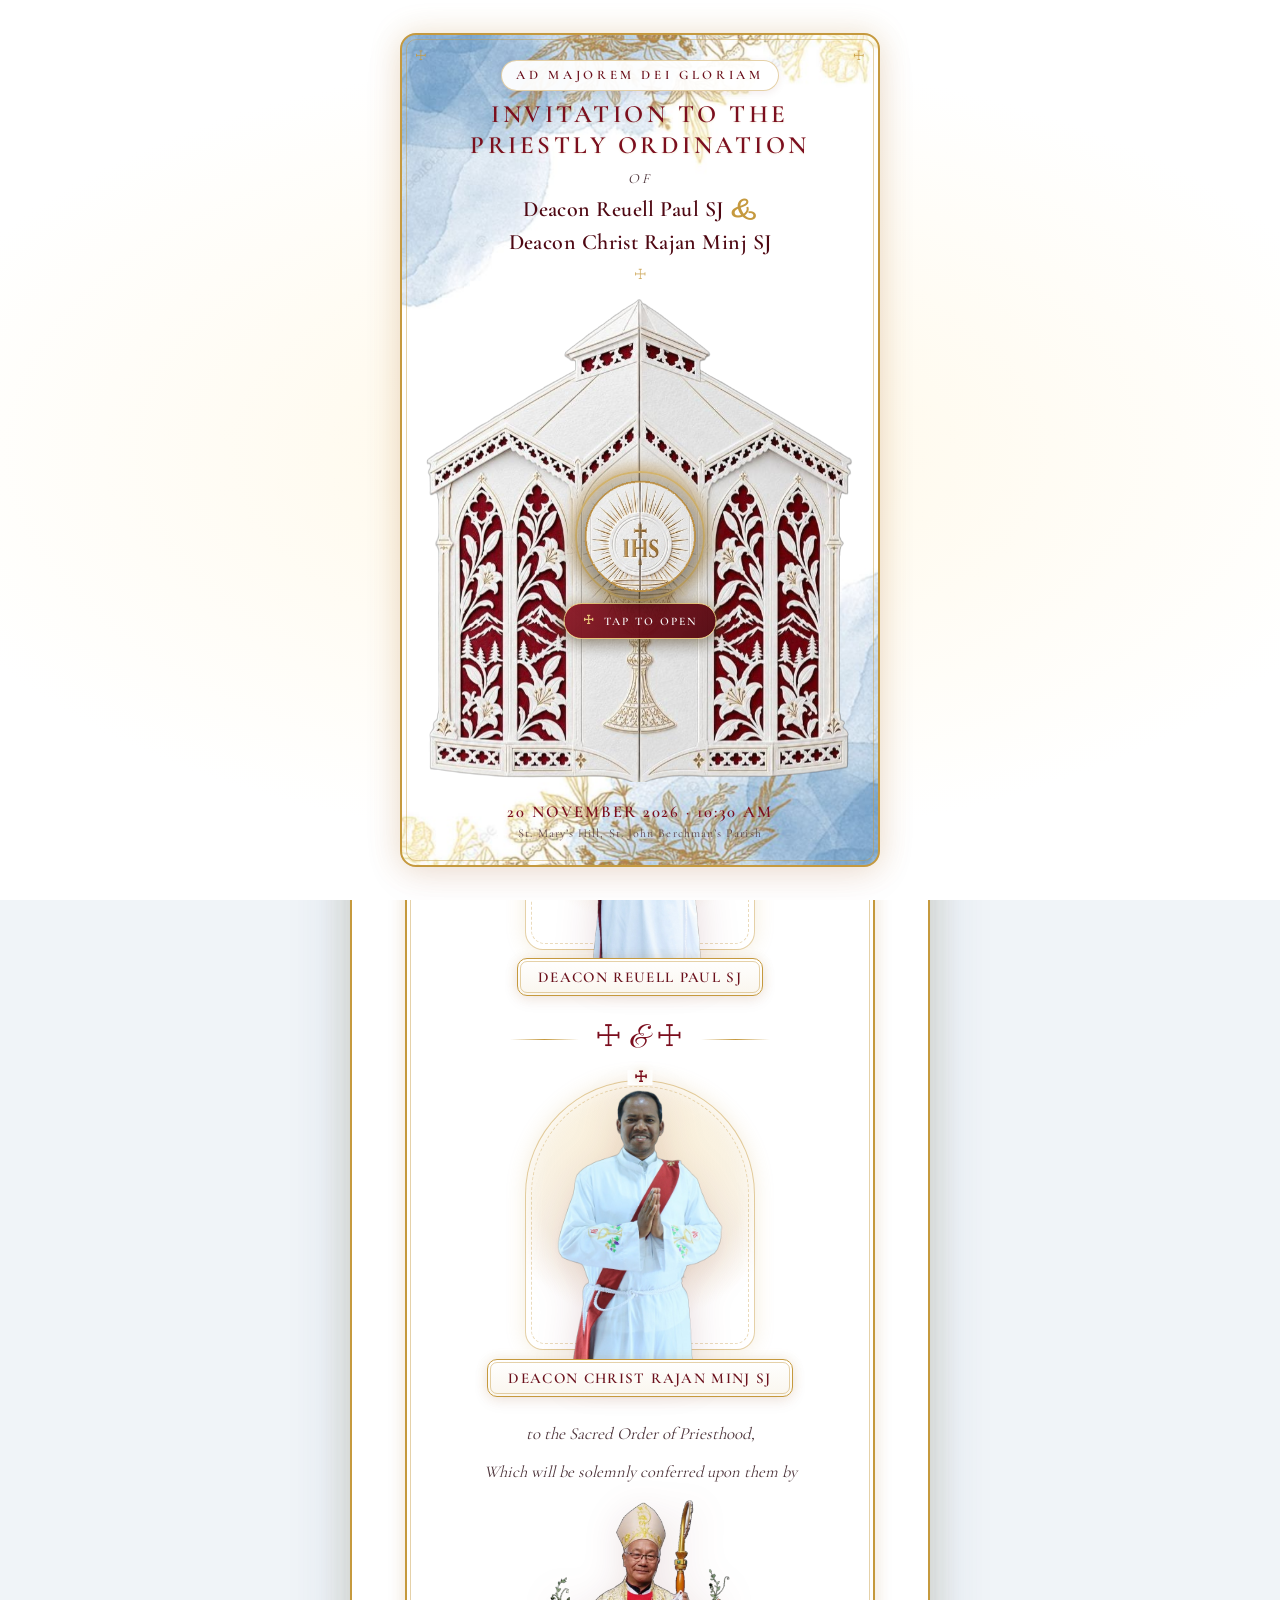
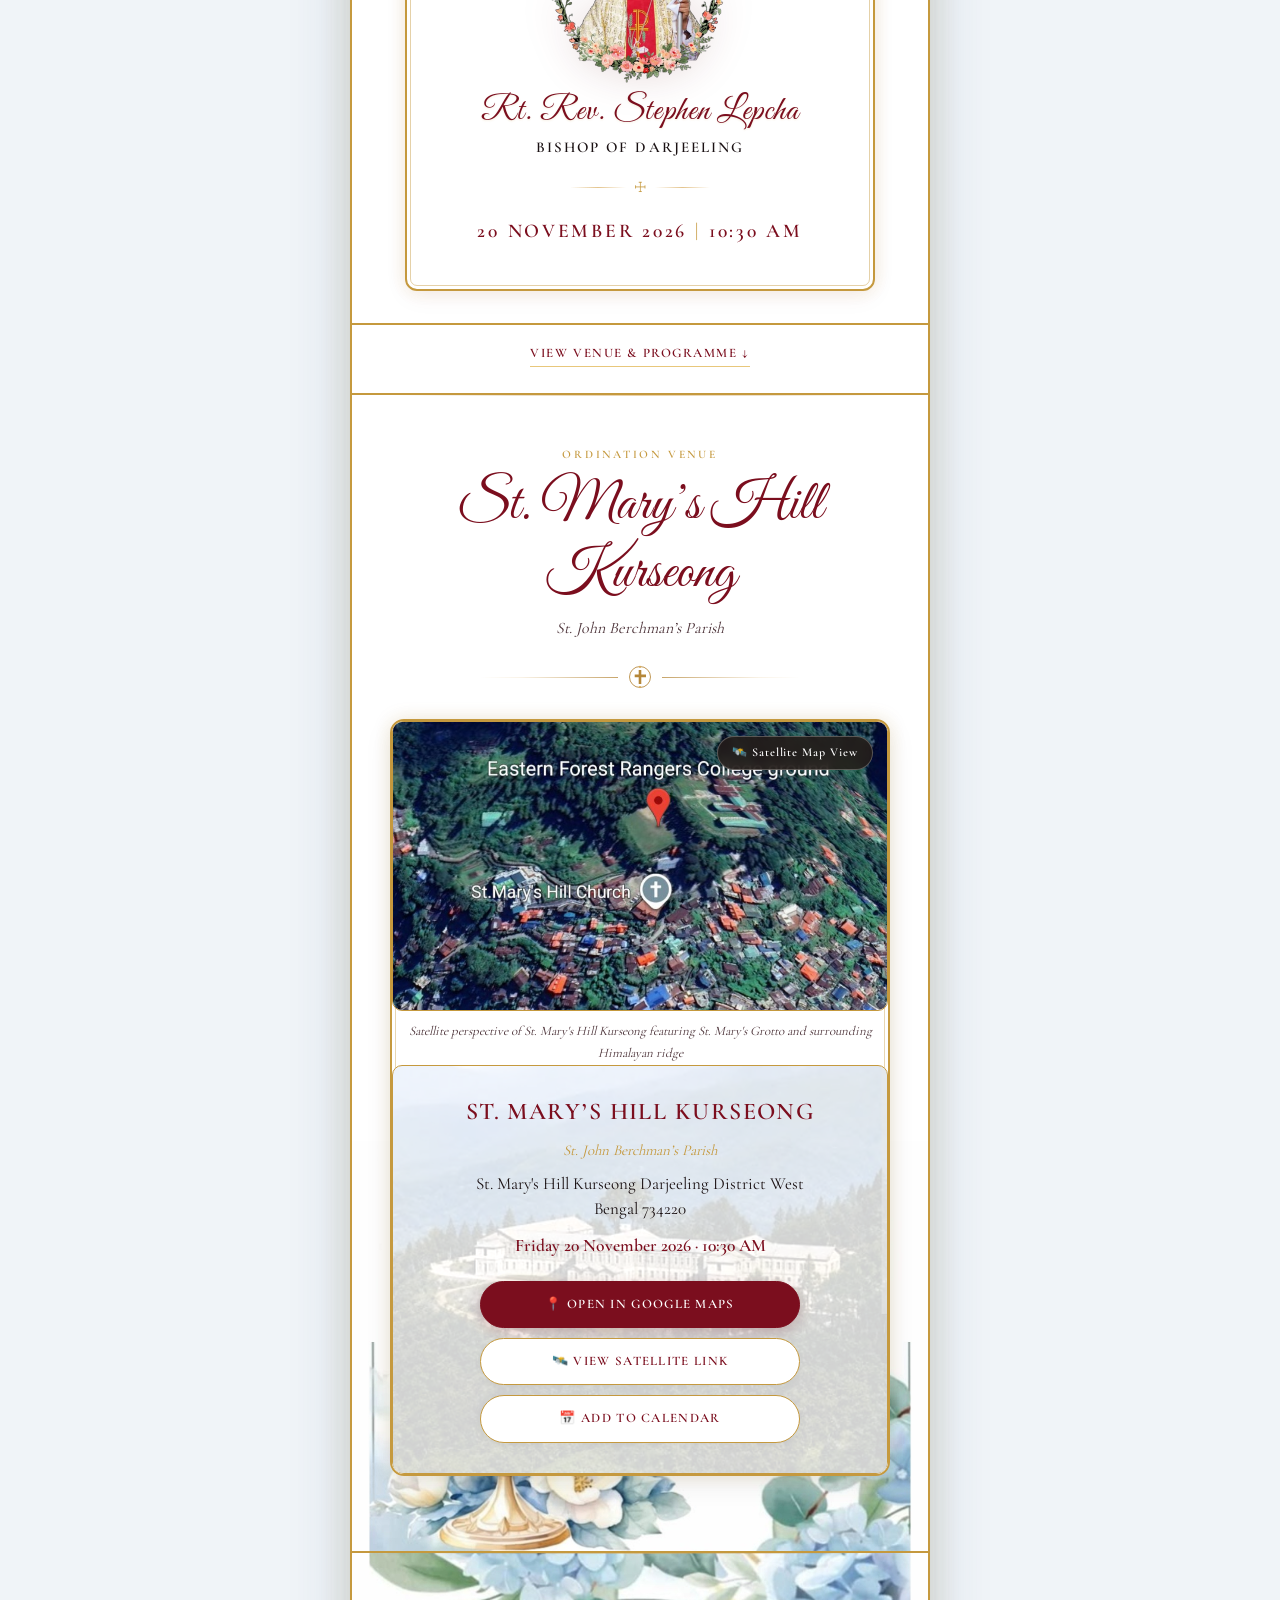
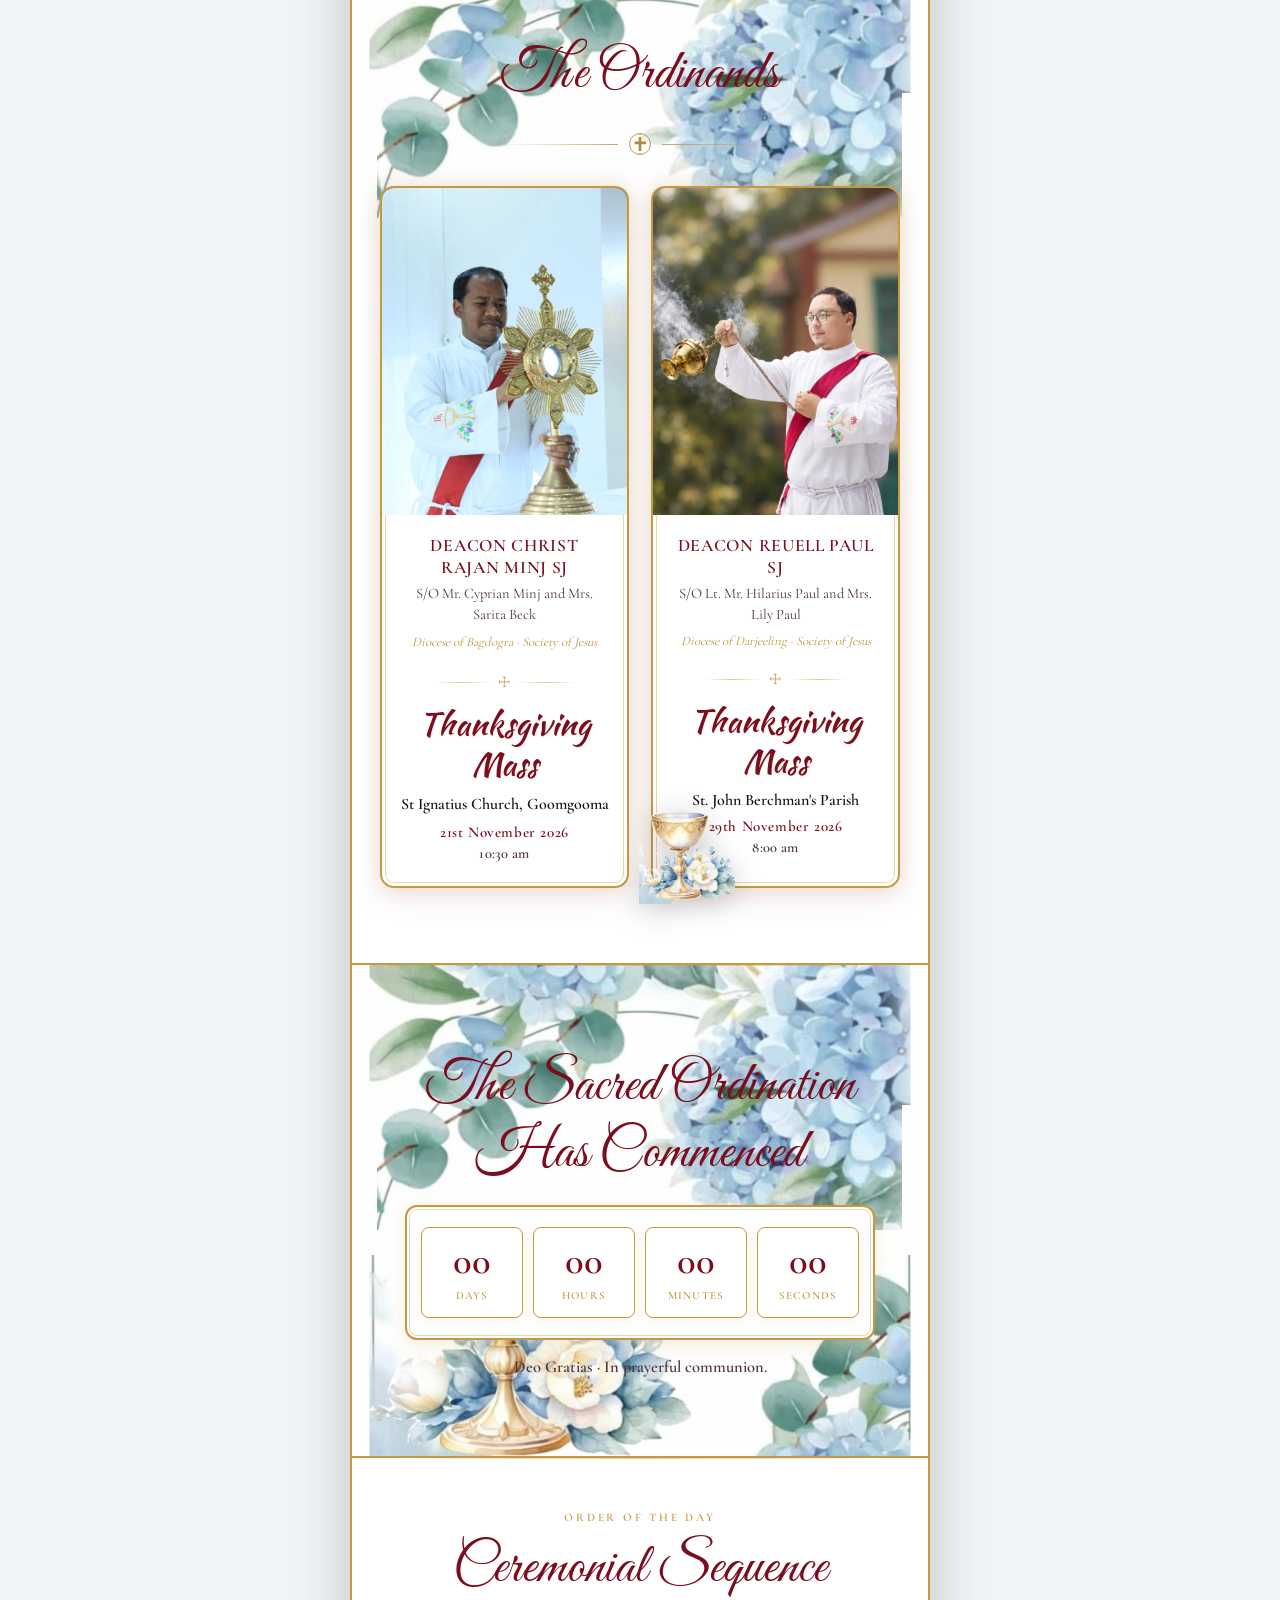
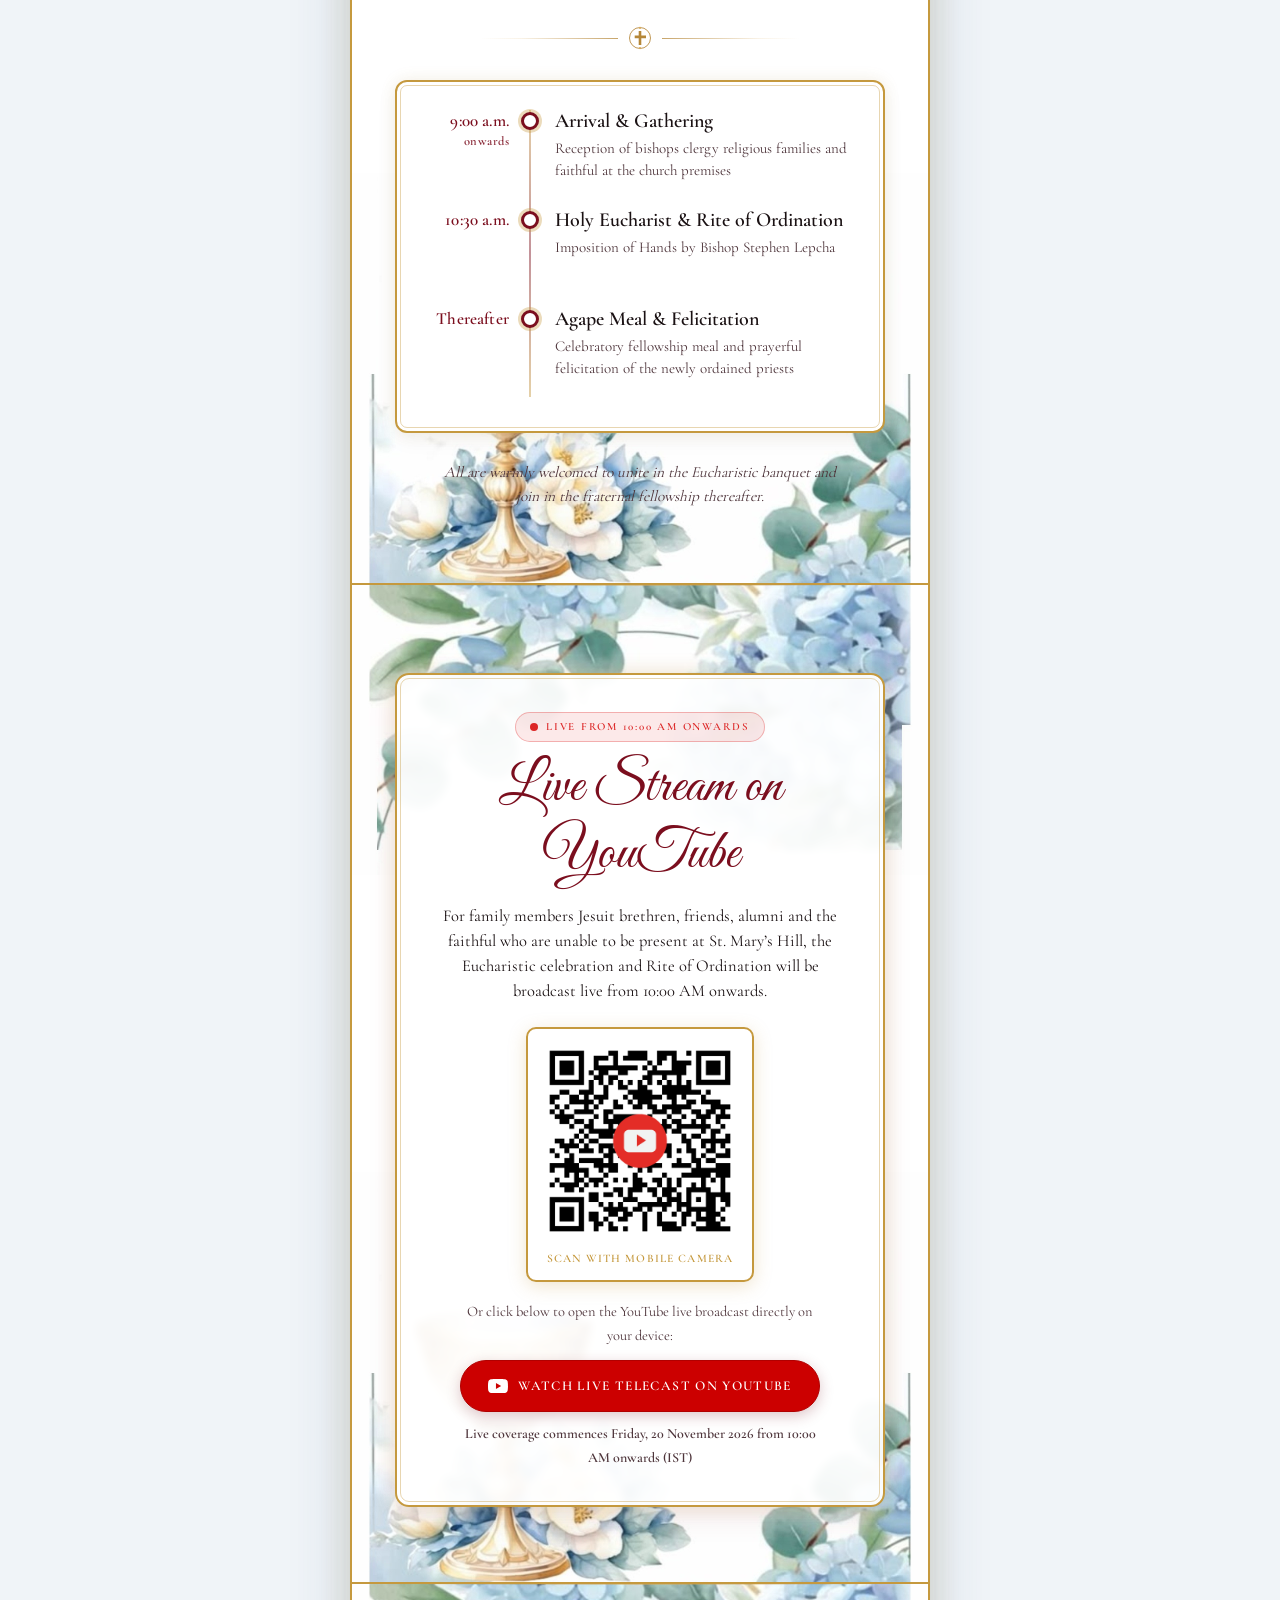
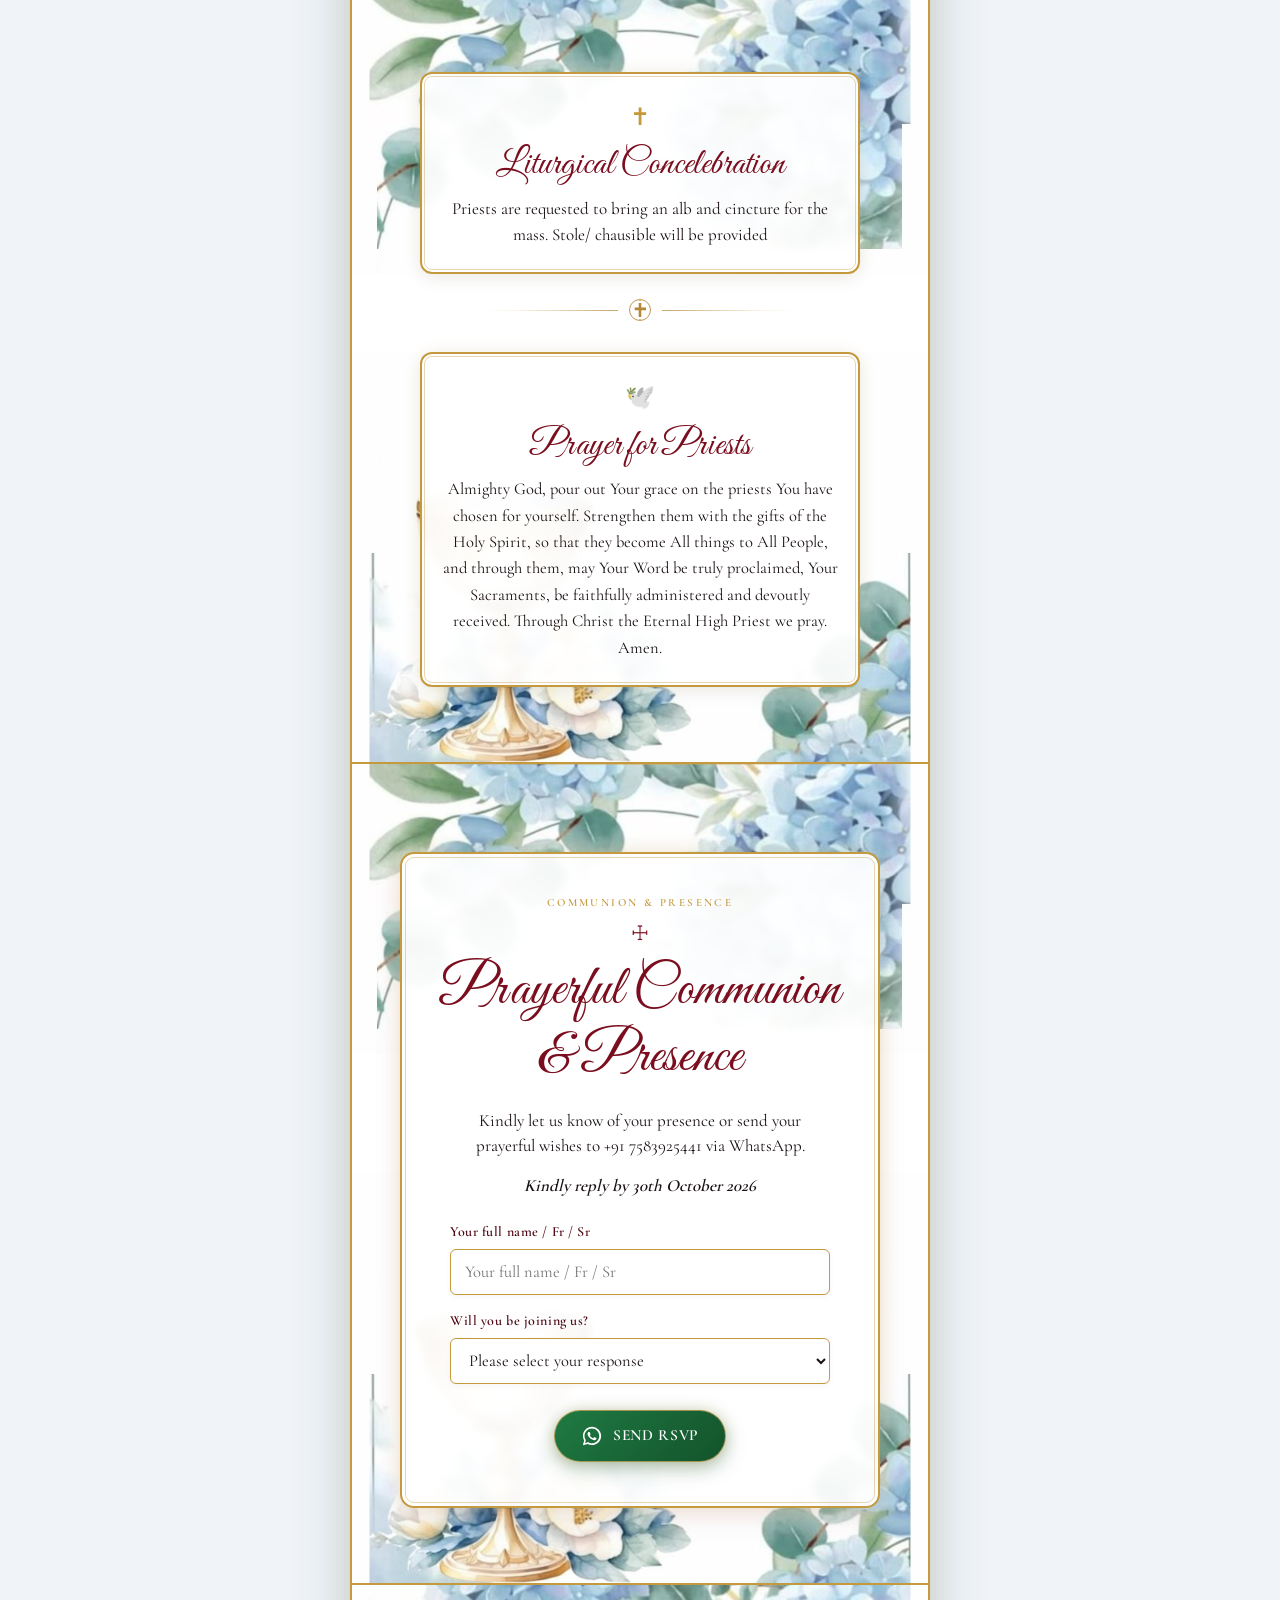
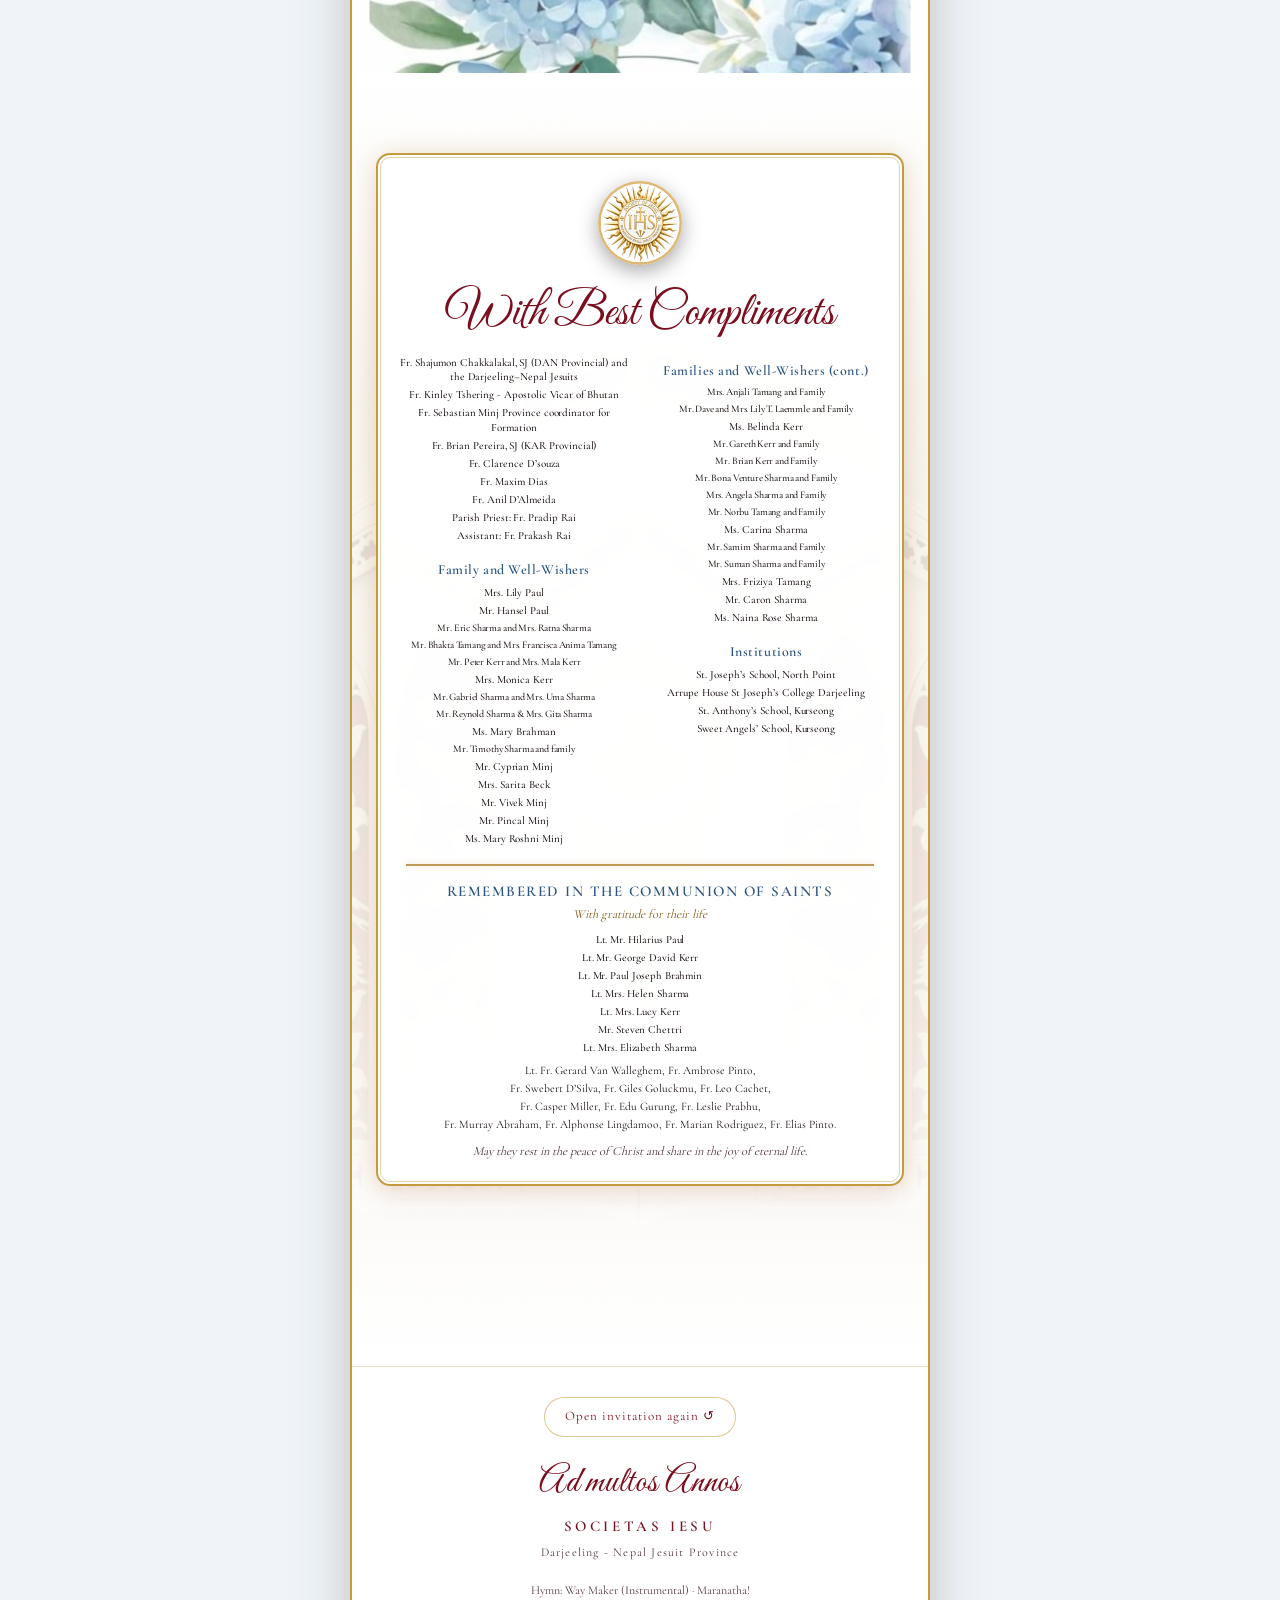
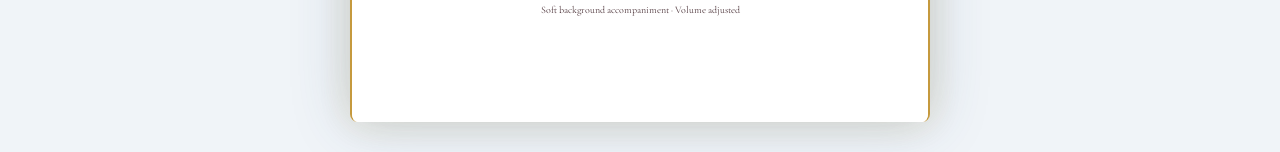
==== commit fdfe99e7: "Update With Best Compliments styling, shower petals on profile card, elevate ordinands sanctuary shr" ====
--- a/index.html
+++ b/index.html
@@ -23,11 +23,11 @@
   <link rel="preload" href="./fonts/Cormorant-Regular.ttf" as="font" type="font/ttf" crossorigin>
   <link rel="preload" href="./fonts/Cormorant-Semibold.ttf" as="font" type="font/ttf" crossorigin>
   <link rel="icon" href="./assets/jesuit-seal.jpg" type="image/jpeg">
-  <link rel="stylesheet" href="./css/invitation.css?v=2">
-  <script src="./wedding-data.js?v=2" defer></script>
-  <script src="./js/themes.js?v=2" defer></script>
-  <script src="./js/motion.js?v=2" defer></script>
-  <script src="./js/invitation.js?v=2" defer></script>
+  <link rel="stylesheet" href="./css/invitation.css?v=3">
+  <script src="./wedding-data.js?v=3" defer></script>
+  <script src="./js/themes.js?v=3" defer></script>
+  <script src="./js/motion.js?v=3" defer></script>
+  <script src="./js/invitation.js?v=3" defer></script>
 </head>
 <body>
   <div id="app"></div>
--- a/css/invitation.css
+++ b/css/invitation.css
@@ -1852,13 +1852,24 @@
 
 .compliments-names-list li {
   font-family: "Cormorant Garamond", Georgia, serif;
-  font-size: clamp(10.5px, 2.35vw, 12.5px);
+  font-size: clamp(9px, 2.05vw, 11px);
   font-weight: 500;
   color: var(--ink);
-  line-height: 1.34;
-  letter-spacing: 0.015em;
+  line-height: 1.32;
+  letter-spacing: -0.005em;
   word-break: normal;
   overflow-wrap: break-word;
+}
+
+.compliments-names-list li.couple-item {
+  font-size: clamp(8px, 1.82vw, 10.2px);
+  letter-spacing: -0.015em;
+  white-space: nowrap !important;
+}
+
+.nobr {
+  display: inline;
+  white-space: nowrap !important;
 }
 
 .compliments-base-divider {
@@ -2466,6 +2477,15 @@
   box-shadow: 0 14px 36px rgba(107, 16, 28, 0.14), 0 0 22px rgba(181, 135, 57, 0.3);
 }
 
+.ordinand-profile-card .motion-decor {
+  position: absolute;
+  inset: 0;
+  overflow: hidden;
+  border-radius: 14px;
+  pointer-events: none;
+  z-index: 25;
+}
+
 /* Foreground sacred chalice sitting in front of Deacon Reuell card corner */
 .chalice-foreground-wrap {
   position: absolute;
@@ -2760,86 +2780,159 @@
   margin-top: 4px !important;
 }
 
-/* Ordinands Duo: Single Line Name Box under Photo (matching red box) */
-.ordinands-staggered-duo {
+/* Sacred Sanctuary Shrines: Ordinands Elevation */
+.ordinands-shrine-stage {
   display: flex;
   flex-direction: column;
-  gap: 16px;
+  align-items: center;
+  gap: 14px;
   margin: 18px auto 16px;
   width: 100%;
-  max-width: 480px;
-}
-
-.ordinand-staggered-row {
+  max-width: 440px;
+  position: relative;
+}
+
+.ordinand-sanctuary-shrine {
+  position: relative;
+  width: 100%;
   display: flex;
   flex-direction: column;
   align-items: center;
-  justify-content: center;
-  gap: 10px;
-  width: 100%;
-}
-
-.ordinand-staggered-photo-wrap {
+  justify-content: flex-end;
+  padding: 16px 10px 8px;
+  box-sizing: border-box;
+}
+
+/* Cathedral Arch Halo behind each Ordinand */
+.shrine-arch-halo {
+  position: absolute;
+  top: 6px;
+  left: 50%;
+  transform: translateX(-50%);
+  width: min(88%, 230px);
+  height: 270px;
+  border-top-left-radius: 115px;
+  border-top-right-radius: 115px;
+  border-bottom-left-radius: 18px;
+  border-bottom-right-radius: 18px;
+  background: radial-gradient(ellipse 90% 80% at 50% 30%, rgba(247, 224, 168, 0.45) 0%, rgba(212, 168, 83, 0.15) 55%, transparent 75%);
+  border: 1.5px solid rgba(197, 153, 62, 0.45);
+  box-shadow: 0 0 20px rgba(197, 153, 62, 0.18), inset 0 0 18px rgba(255, 255, 255, 0.8);
+  z-index: 1;
+  pointer-events: none;
+}
+
+.shrine-arch-halo::before {
+  content: '';
+  position: absolute;
+  inset: 5px;
+  border-top-left-radius: 110px;
+  border-top-right-radius: 110px;
+  border-bottom-left-radius: 14px;
+  border-bottom-right-radius: 14px;
+  border: 1px dashed rgba(197, 153, 62, 0.35);
+  pointer-events: none;
+}
+
+/* Sacred Apex Cross over Arch */
+.shrine-apex-cross {
+  position: absolute;
+  top: -4px;
+  left: 50%;
+  transform: translateX(-50%);
+  font-family: "Cinzel", Georgia, serif;
+  font-size: 15px;
+  font-weight: 700;
+  color: var(--accent);
+  text-shadow: 0 0 8px rgba(197, 153, 62, 0.5);
+  z-index: 3;
+  line-height: 1;
+  background: #ffffff;
+  padding: 0 6px;
+}
+
+.shrine-photo-stage {
+  position: relative;
+  z-index: 2;
   width: 100%;
   max-width: 220px;
   display: flex;
   align-items: flex-end;
   justify-content: center;
-  margin: 0 auto;
-}
-
-.ordinand-staggered-img {
+  min-height: 250px;
+}
+
+.shrine-deacon-img {
   width: auto;
   max-width: 210px;
   height: auto;
   max-height: 275px;
   object-fit: contain;
   display: block;
-  filter: drop-shadow(0 8px 18px rgba(0, 0, 0, 0.16));
-}
-
-.ordinand-name-card-box {
-  width: fit-content;
-  max-width: 96%;
-  background: #ffffff;
+  filter: drop-shadow(0 10px 20px rgba(107, 16, 28, 0.16));
+  transition: transform 0.4s ease;
+}
+
+.ordinand-sanctuary-shrine:hover .shrine-deacon-img {
+  transform: scale(1.02);
+}
+
+/* Regal single-line Gold Rimmed Plaque */
+.shrine-name-plaque {
+  position: relative;
+  z-index: 4;
+  margin-top: -6px;
+  background: linear-gradient(180deg, #ffffff 0%, #faf6ee 100%);
   border: 1.5px solid var(--metal);
   outline: 1px solid rgba(197, 153, 62, 0.45);
   outline-offset: -4px;
   border-radius: 10px;
-  padding: 10px 18px;
-  text-align: center;
-  box-shadow: 0 4px 14px rgba(123, 14, 30, 0.05), 0 0 10px rgba(197, 153, 62, 0.1);
+  padding: 9px 20px;
+  box-shadow: 0 4px 16px rgba(107, 16, 28, 0.08), 0 0 12px rgba(197, 153, 62, 0.16);
   display: flex;
   align-items: center;
   justify-content: center;
-  margin: 0 auto;
-  box-sizing: border-box;
-}
-
-.ordinand-box-title {
+  width: fit-content;
+  max-width: 96%;
+}
+
+.shrine-name-text {
   font-family: "Cinzel", "Cormorant Garamond", Georgia, serif;
   font-size: clamp(12px, 3.4vw, 15px);
   font-weight: 700;
-  letter-spacing: 0.08em;
+  letter-spacing: 0.09em;
   color: var(--crimson-deep, #6B101C);
-  line-height: 1.25;
+  line-height: 1.2;
   margin: 0;
   text-transform: uppercase;
   white-space: nowrap !important;
 }
 
-.ordinand-box-title .name-line {
-  display: inline;
-  white-space: nowrap;
-}
-
-.ordinands-staggered-amp {
-  font-family: "Great Vibes", "Playfair Display", Georgia, serif;
-  font-size: clamp(28px, 6.5vw, 36px);
+/* Sacred Ribbon Divider between Shrines */
+.shrine-amp-divider {
+  display: flex;
+  align-items: center;
+  justify-content: center;
+  gap: 12px;
+  width: min(85%, 260px);
+  margin: 6px auto;
+  position: relative;
+  z-index: 3;
+}
+
+.shrine-amp-line {
+  flex: 1;
+  height: 1.5px;
+  background: linear-gradient(90deg, transparent, var(--metal), transparent);
+}
+
+.shrine-amp-glyph {
+  font-family: "Great Vibes", "Parisienne", cursive;
+  font-size: clamp(24px, 5.8vw, 30px);
   color: var(--accent);
-  text-align: center;
-  margin: 4px 0;
   line-height: 1;
+  letter-spacing: 0.05em;
+  padding: 0 4px;
 }
 
 .conferral-calling-line {
@@ -3294,36 +3387,47 @@
 
 @media (max-width: 420px) {
   .closing-card {
-    padding: 22px 10px 20px;
+    padding: 22px 6px 20px;
   }
   .compliments-two-cols {
-    gap: 10px 10px;
+    gap: 8px 6px;
   }
   .compliments-names-list li {
-    font-size: 11px;
-    line-height: 1.32;
+    font-size: clamp(8.5px, 2.1vw, 10.2px);
+    line-height: 1.28;
+  }
+  .compliments-names-list li.couple-item {
+    font-size: clamp(7.8px, 1.85vw, 9.4px);
+    letter-spacing: -0.015em;
+    white-space: nowrap !important;
   }
   .compliments-section-heading {
-    font-size: 12.5px;
+    font-size: 12px;
   }
   .compliments-communion-heading {
-    font-size: 12.5px;
+    font-size: 12px;
   }
   .communion-jesuit-line {
-    font-size: 10.5px;
+    font-size: 9.8px;
+    line-height: 1.34;
   }
 }
 
 @media (max-width: 360px) {
   .closing-card {
-    padding: 18px 8px 18px;
+    padding: 18px 4px 18px;
   }
   .compliments-two-cols {
-    gap: 8px 8px;
+    gap: 6px 4px;
   }
   .compliments-names-list li {
-    font-size: 10px;
-    line-height: 1.28;
+    font-size: 8.5px;
+    line-height: 1.24;
+  }
+  .compliments-names-list li.couple-item {
+    font-size: 7.5px;
+    letter-spacing: -0.02em;
+    white-space: nowrap !important;
   }
 }
 
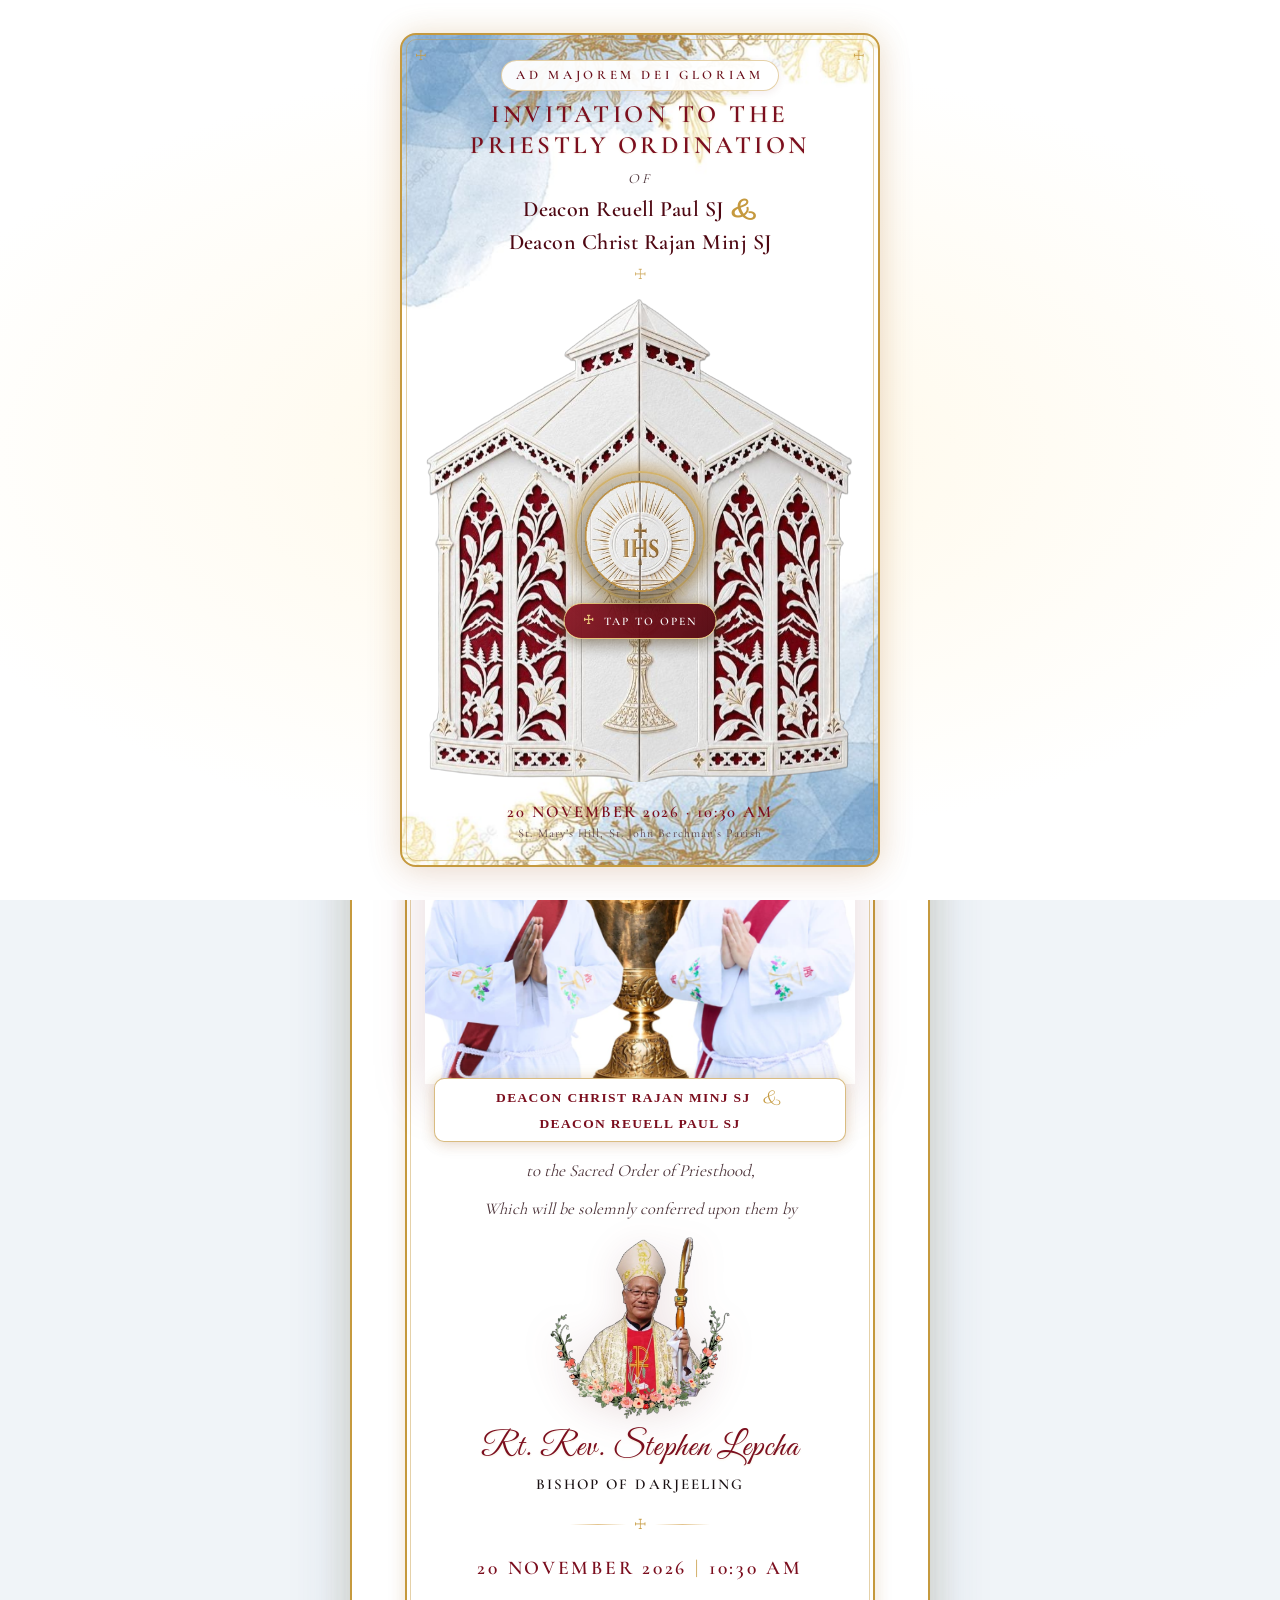
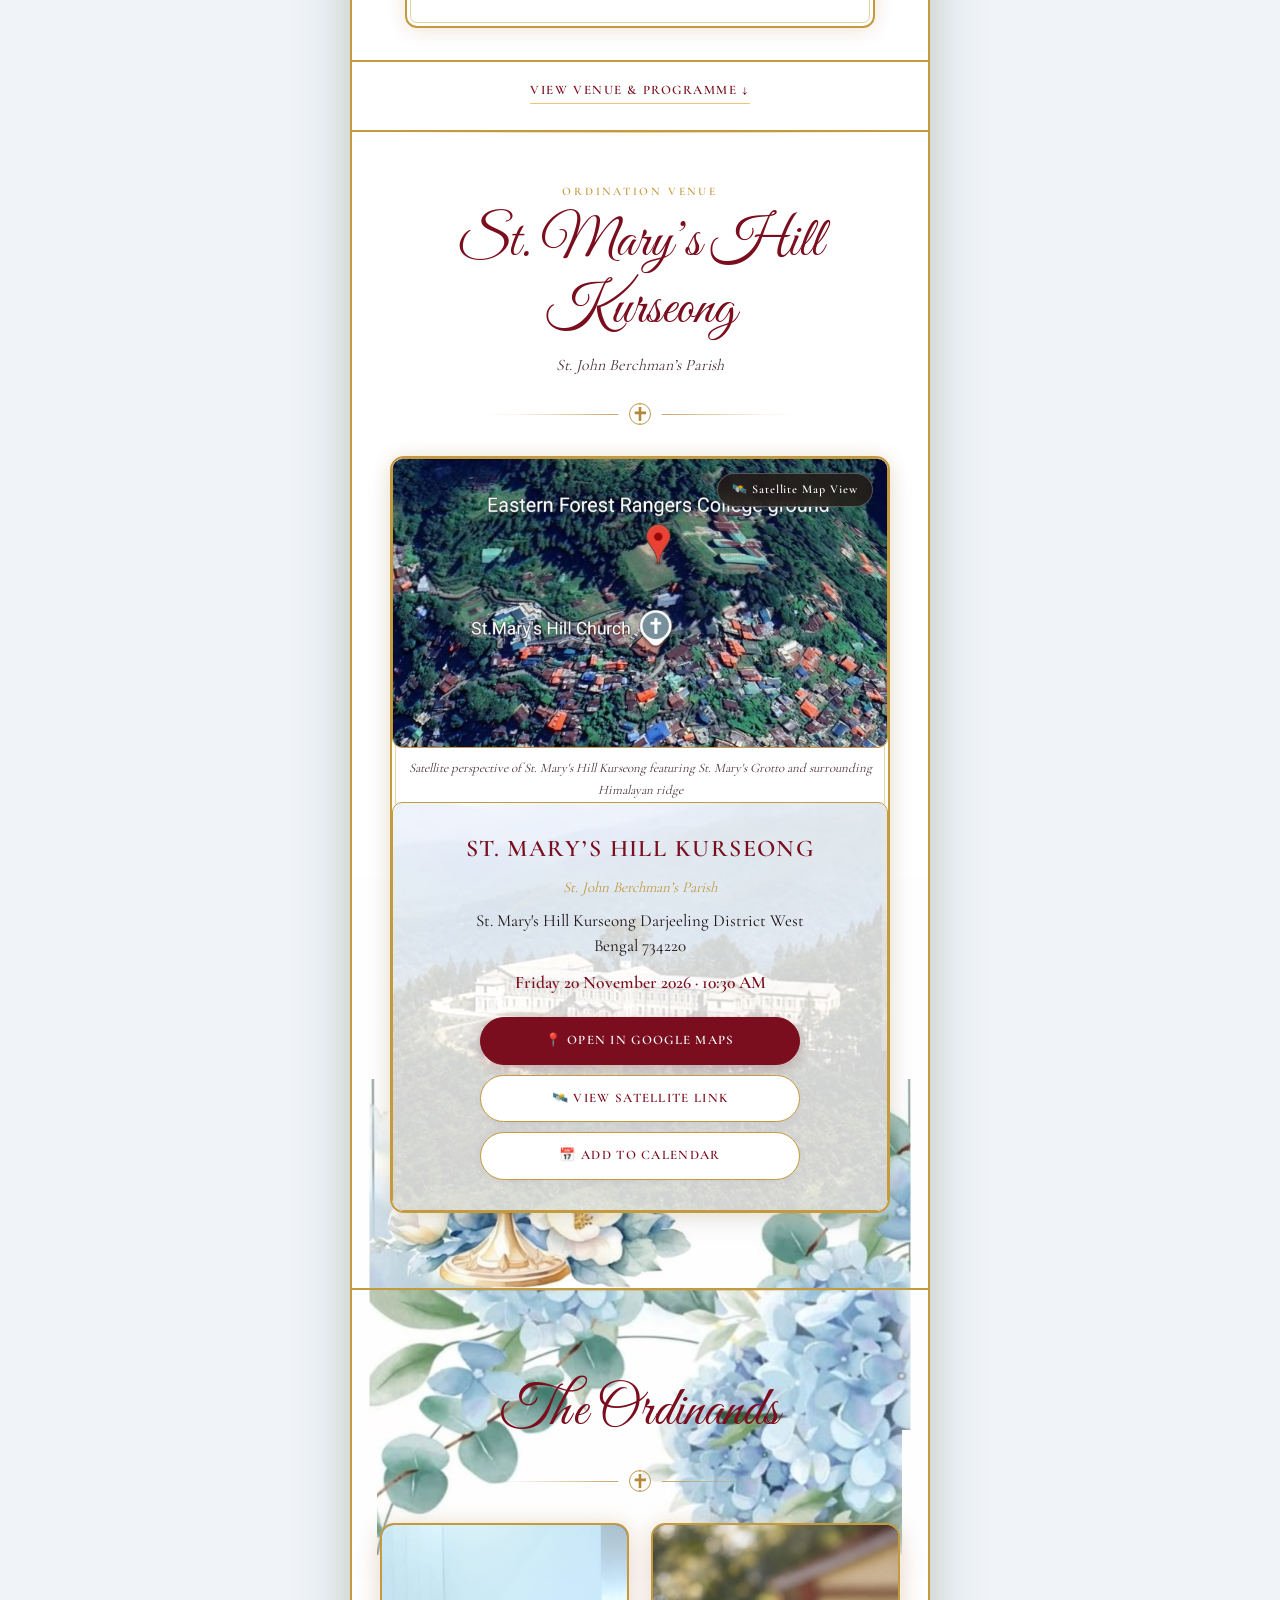
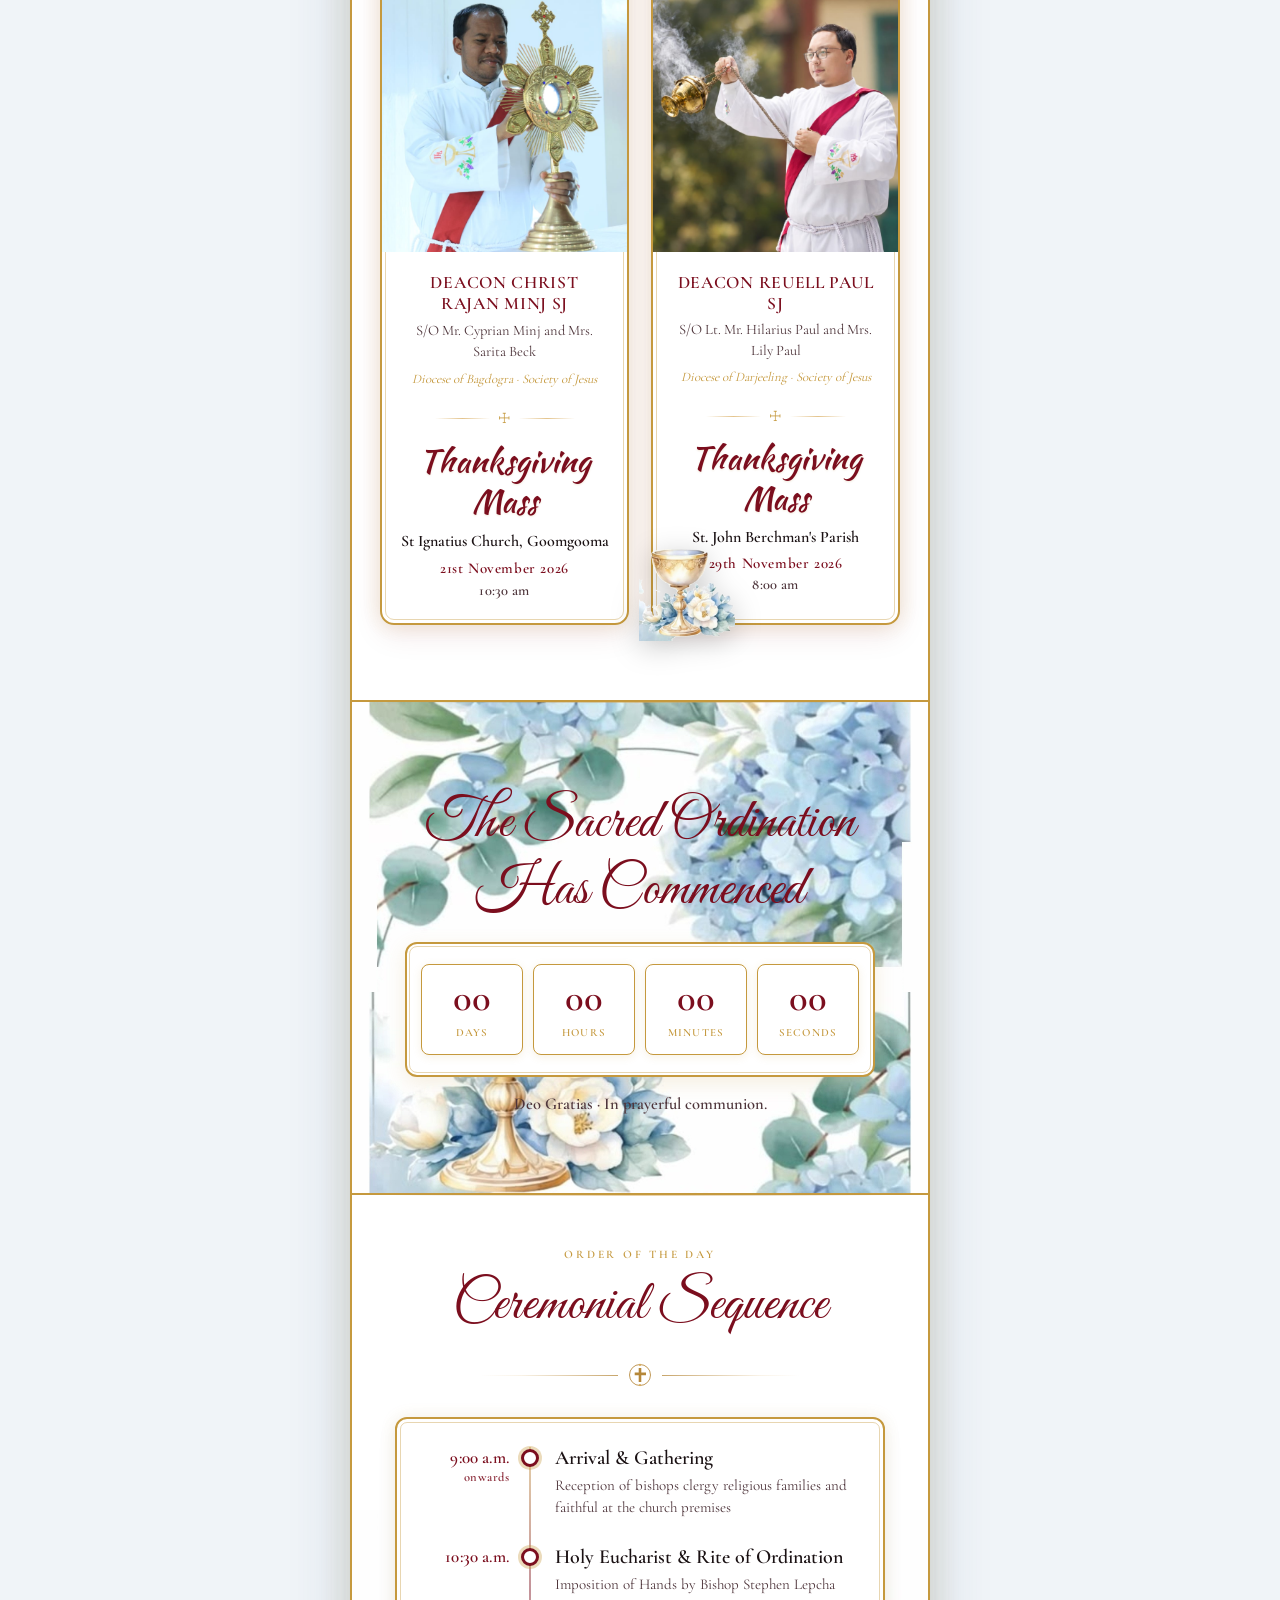
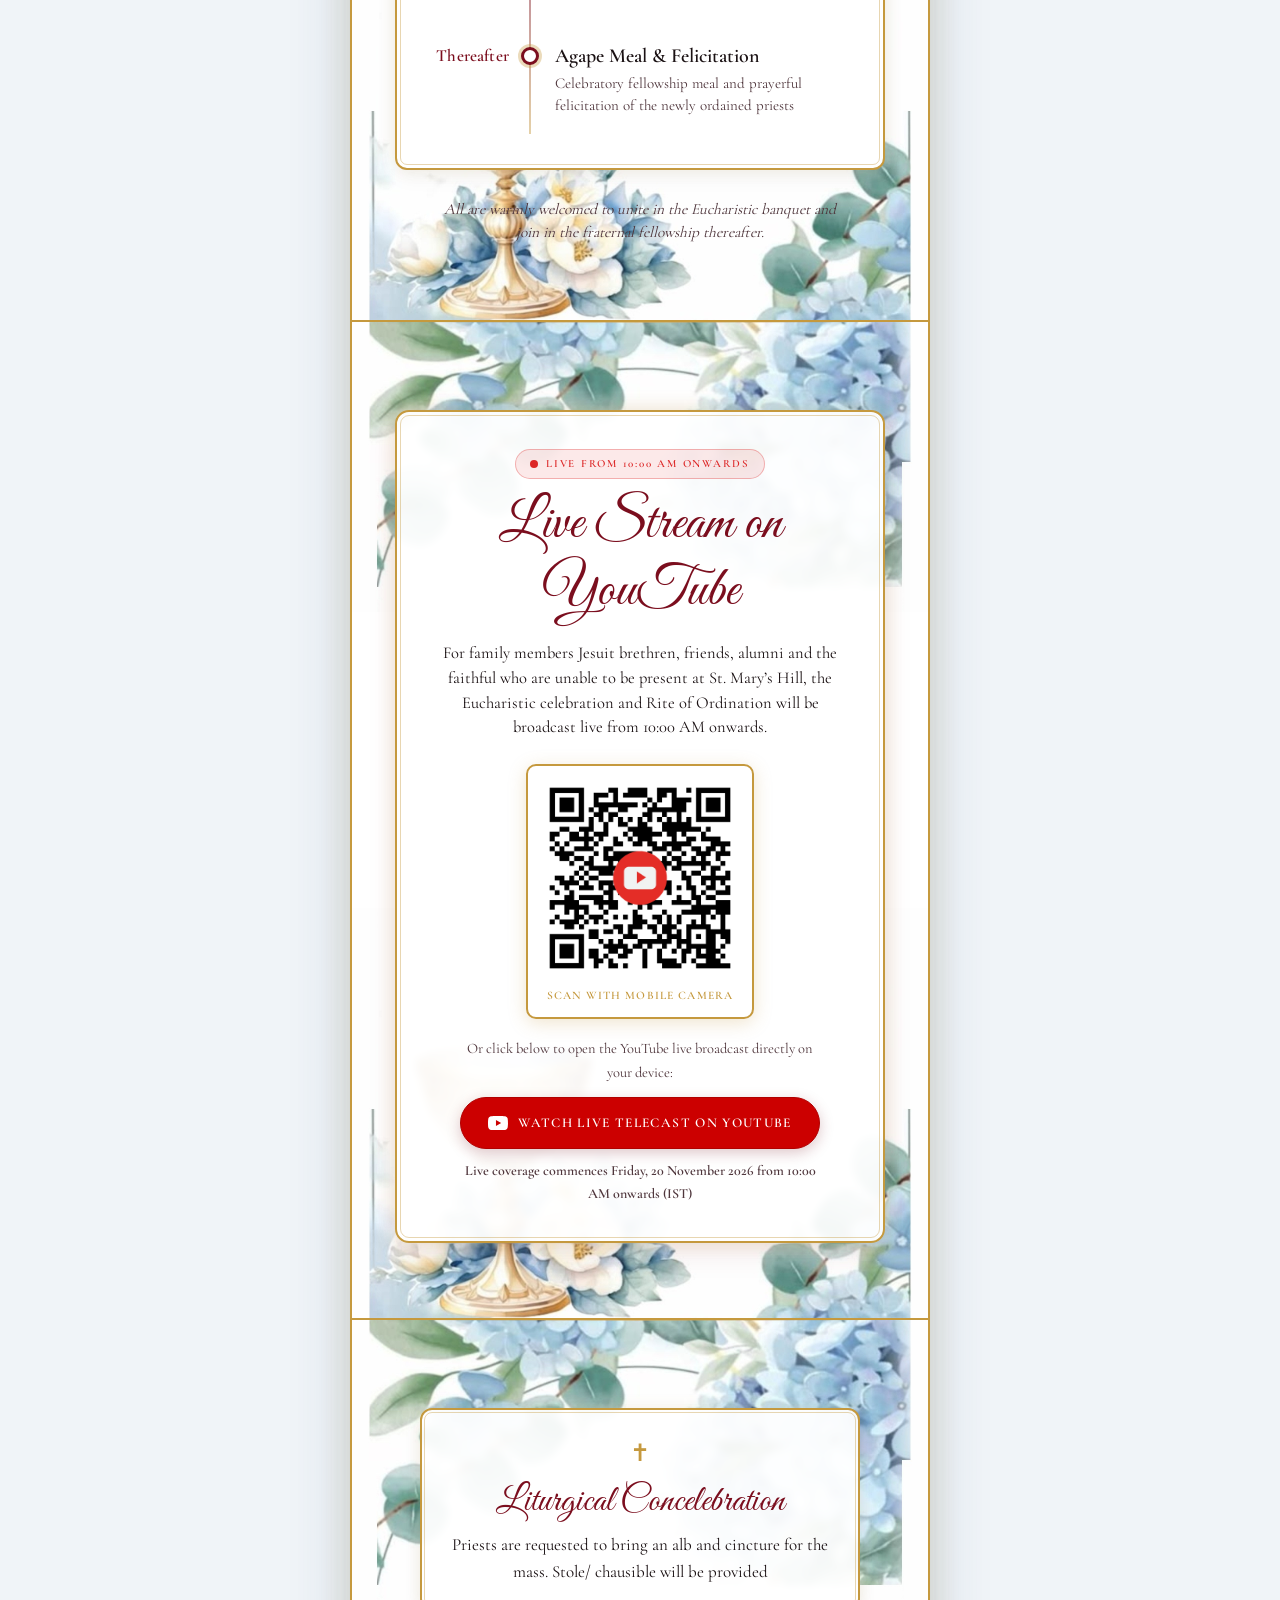
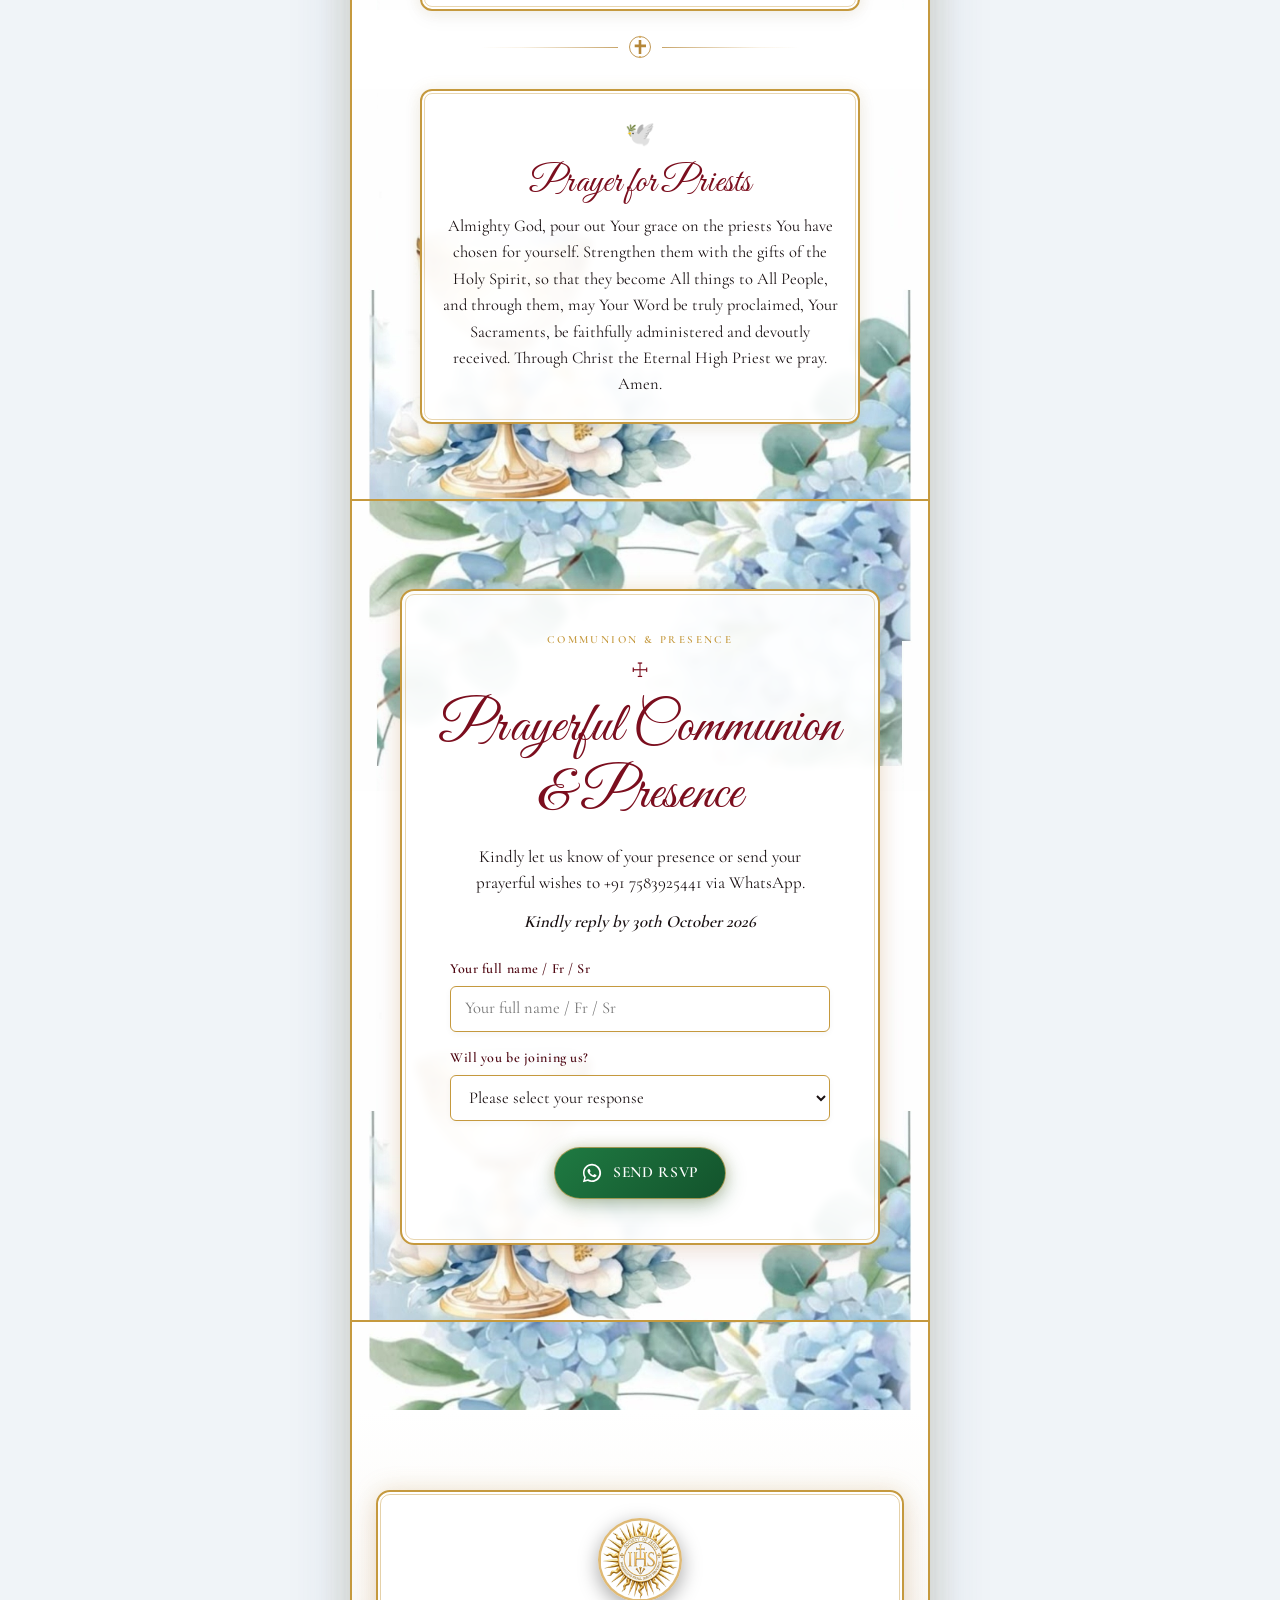
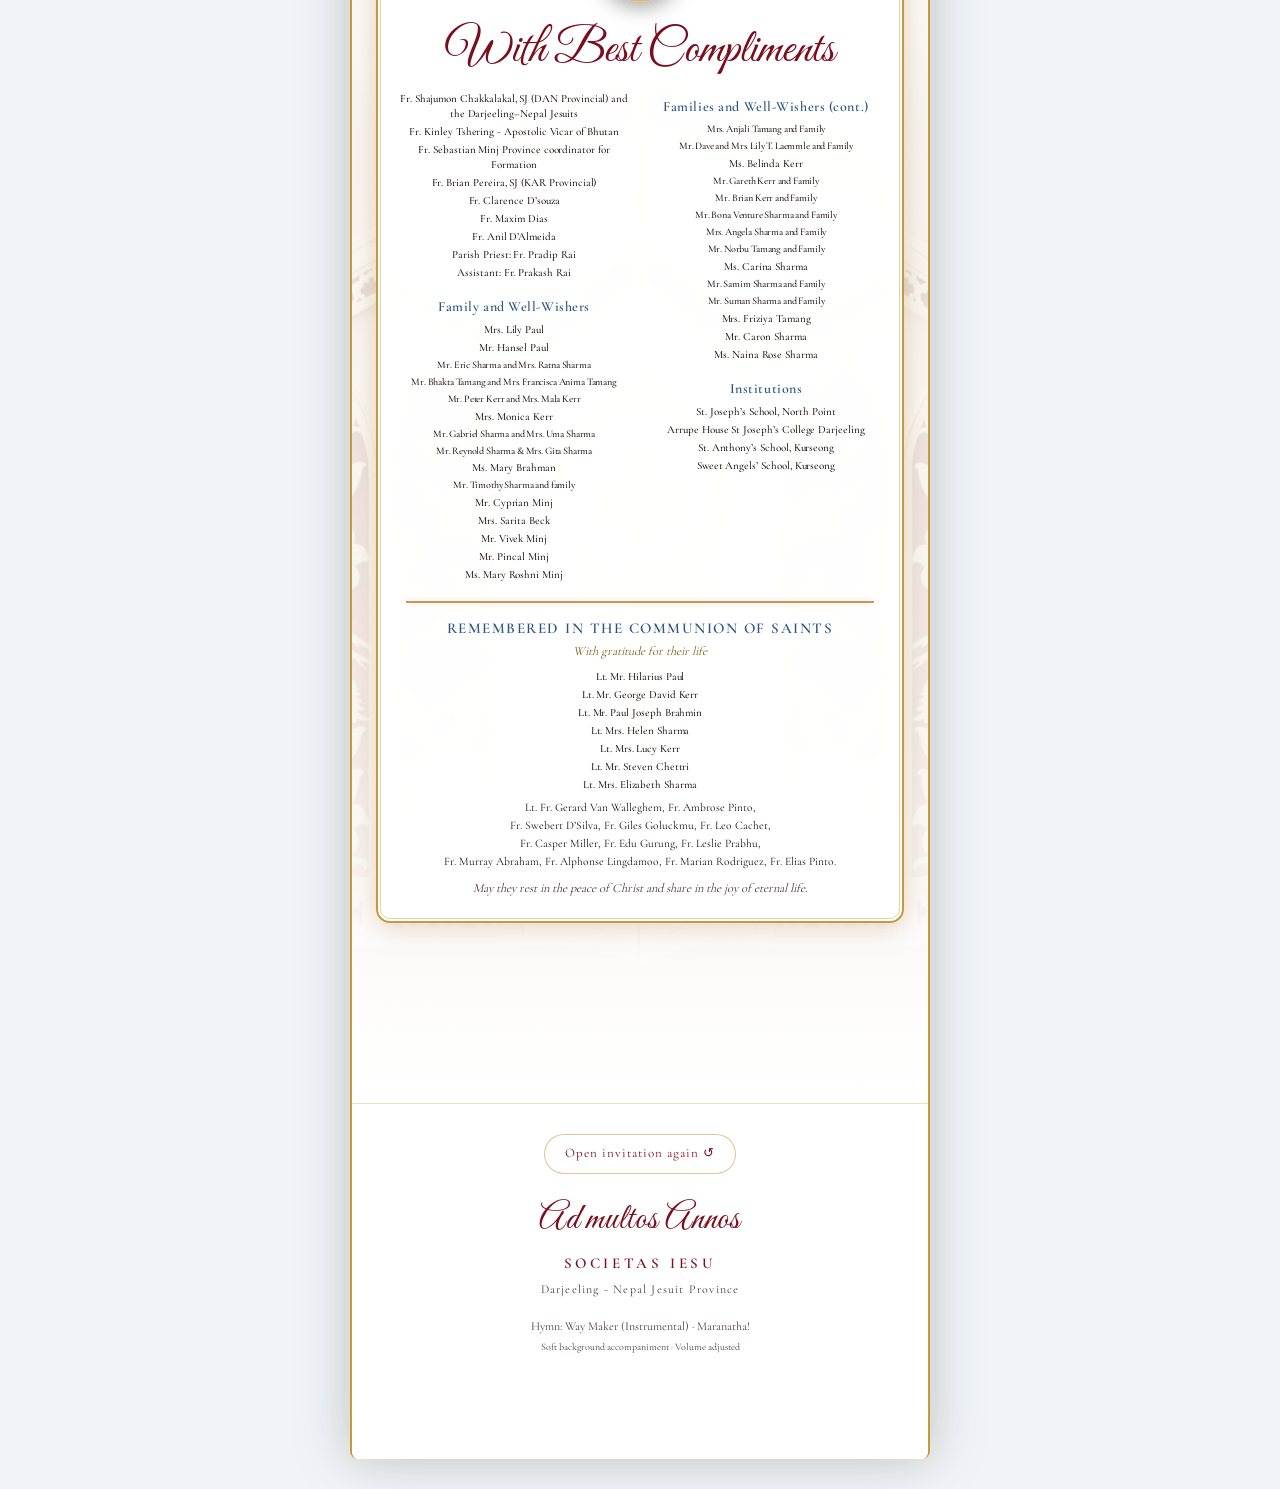
==== commit f681a343: "Update share thumbnail, fix satellite link, update Lt. Mr. Steven Chettri, unify ordinands with sacr" ====
--- a/index.html
+++ b/index.html
@@ -7,27 +7,27 @@
   <meta name="description" content="Sacerdotal Ordination of Deacon Reuell Paul SJ & Deacon Christ Rajan Minj SJ to the Priesthood of Jesus Christ. Conferred by Rt. Rev. Stephen Lepcha, Bishop of Darjeeling, on 20 November 2026 at St. Mary’s Hill, Kurseong.">
   <meta property="og:title" content="Sacerdotal Ordination | Deacon Reuell Paul SJ & Deacon Christ Rajan Minj SJ">
   <meta property="og:description" content="Sacerdotal Ordination to the Priesthood of Jesus Christ. 20 November 2026, St. Mary’s Hill, Kurseong.">
-  <meta property="og:image" content="https://sacerdotal-ordination.inviteby.top/assets/og-thumbnail.jpg">
-  <meta property="og:image:width" content="1200">
-  <meta property="og:image:height" content="630">
+  <meta property="og:image" content="https://sacerdotal-ordination.inviteby.top/assets/og-thumbnail.jpg?v=4">
+  <meta property="og:image:width" content="1024">
+  <meta property="og:image:height" content="576">
   <meta property="og:image:alt" content="Sacerdotal Ordination — Deacon Reuell Paul SJ & Deacon Christ Rajan Minj SJ">
   <meta property="og:logo" content="https://sacerdotal-ordination.inviteby.top/assets/jesuit-seal.jpg">
   <meta property="og:type" content="website">
   <meta property="og:url" content="https://sacerdotal-ordination.inviteby.top/">
   <meta name="twitter:card" content="summary_large_image">
   <meta name="twitter:title" content="Sacerdotal Ordination | Deacon Reuell Paul SJ & Deacon Christ Rajan Minj SJ">
-  <meta name="twitter:image" content="https://sacerdotal-ordination.inviteby.top/assets/og-thumbnail.jpg">
+  <meta name="twitter:image" content="https://sacerdotal-ordination.inviteby.top/assets/og-thumbnail.jpg?v=4">
   <title>Sacerdotal Ordination | Deacon Reuell Paul SJ &amp; Deacon Christ Rajan Minj SJ</title>
   <link rel="preload" href="./fonts/Parisienne-Regular.ttf" as="font" type="font/ttf" crossorigin>
   <link rel="preload" href="./fonts/ImperialScript.woff" as="font" type="font/woff" crossorigin>
   <link rel="preload" href="./fonts/Cormorant-Regular.ttf" as="font" type="font/ttf" crossorigin>
   <link rel="preload" href="./fonts/Cormorant-Semibold.ttf" as="font" type="font/ttf" crossorigin>
   <link rel="icon" href="./assets/jesuit-seal.jpg" type="image/jpeg">
-  <link rel="stylesheet" href="./css/invitation.css?v=3">
-  <script src="./wedding-data.js?v=3" defer></script>
-  <script src="./js/themes.js?v=3" defer></script>
-  <script src="./js/motion.js?v=3" defer></script>
-  <script src="./js/invitation.js?v=3" defer></script>
+  <link rel="stylesheet" href="./css/invitation.css?v=4">
+  <script src="./wedding-data.js?v=4" defer></script>
+  <script src="./js/themes.js?v=4" defer></script>
+  <script src="./js/motion.js?v=4" defer></script>
+  <script src="./js/invitation.js?v=4" defer></script>
 </head>
 <body>
   <div id="app"></div>
--- a/css/invitation.css
+++ b/css/invitation.css
@@ -2778,6 +2778,113 @@
   font-style: italic;
   color: var(--ink-muted);
   margin-top: 4px !important;
+}
+
+/* Both Ordinands United with Sacred Golden Chalice */
+.ordinands-chalice-stage {
+  position: relative;
+  display: flex;
+  flex-direction: column;
+  align-items: center;
+  margin: 20px auto 16px;
+  width: 100%;
+  max-width: 480px;
+  box-sizing: border-box;
+}
+
+.ordinands-chalice-halo {
+  position: absolute;
+  top: 15%;
+  left: 50%;
+  transform: translate(-50%, -15%);
+  width: min(94%, 380px);
+  height: 340px;
+  border-radius: 50%;
+  background: radial-gradient(circle at 50% 45%, rgba(247, 224, 168, 0.5) 0%, rgba(212, 168, 83, 0.2) 48%, transparent 75%);
+  pointer-events: none;
+  z-index: 1;
+}
+
+.ordinands-chalice-frame {
+  position: relative;
+  z-index: 2;
+  width: 100%;
+  max-width: 460px;
+  display: flex;
+  justify-content: center;
+  align-items: center;
+}
+
+.ordinands-chalice-img {
+  width: 100%;
+  max-width: 440px;
+  height: auto;
+  object-fit: contain;
+  display: block;
+  filter: drop-shadow(0 10px 26px rgba(107, 16, 28, 0.16));
+}
+
+.ordinands-chalice-names-plaque {
+  position: relative;
+  z-index: 3;
+  margin-top: -6px;
+  background: #ffffff;
+  border: 1.5px solid rgba(197, 153, 62, 0.65);
+  box-shadow: 0 4px 16px rgba(107, 16, 28, 0.08), 0 0 14px rgba(197, 153, 62, 0.25);
+  border-radius: 10px;
+  padding: 8px 18px;
+  box-sizing: border-box;
+  text-align: center;
+  width: min(96%, 440px);
+}
+
+.chalice-names-heading {
+  margin: 0;
+  display: flex;
+  flex-wrap: wrap;
+  align-items: center;
+  justify-content: center;
+  gap: 6px 10px;
+  font-family: "Cinzel", Georgia, serif;
+  font-size: 13.5px;
+  font-weight: 700;
+  letter-spacing: 0.1em;
+  color: var(--accent);
+  line-height: 1.35;
+}
+
+.chalice-name-item {
+  display: inline-block;
+  white-space: nowrap;
+}
+
+.chalice-names-amp {
+  font-family: "Parisienne", cursive;
+  font-size: 22px;
+  color: var(--metal);
+  font-weight: normal;
+  line-height: 1;
+  display: inline-block;
+  margin: 0 2px;
+}
+
+@media (max-width: 440px) {
+  .ordinands-chalice-names-plaque {
+    padding: 7px 12px;
+  }
+  .chalice-names-heading {
+    flex-direction: column;
+    gap: 3px;
+    font-size: 12px;
+    letter-spacing: 0.08em;
+  }
+  .chalice-name-item {
+    white-space: normal;
+    text-align: center;
+  }
+  .chalice-names-amp {
+    font-size: 18px;
+  }
 }
 
 /* Sacred Sanctuary Shrines: Ordinands Elevation */
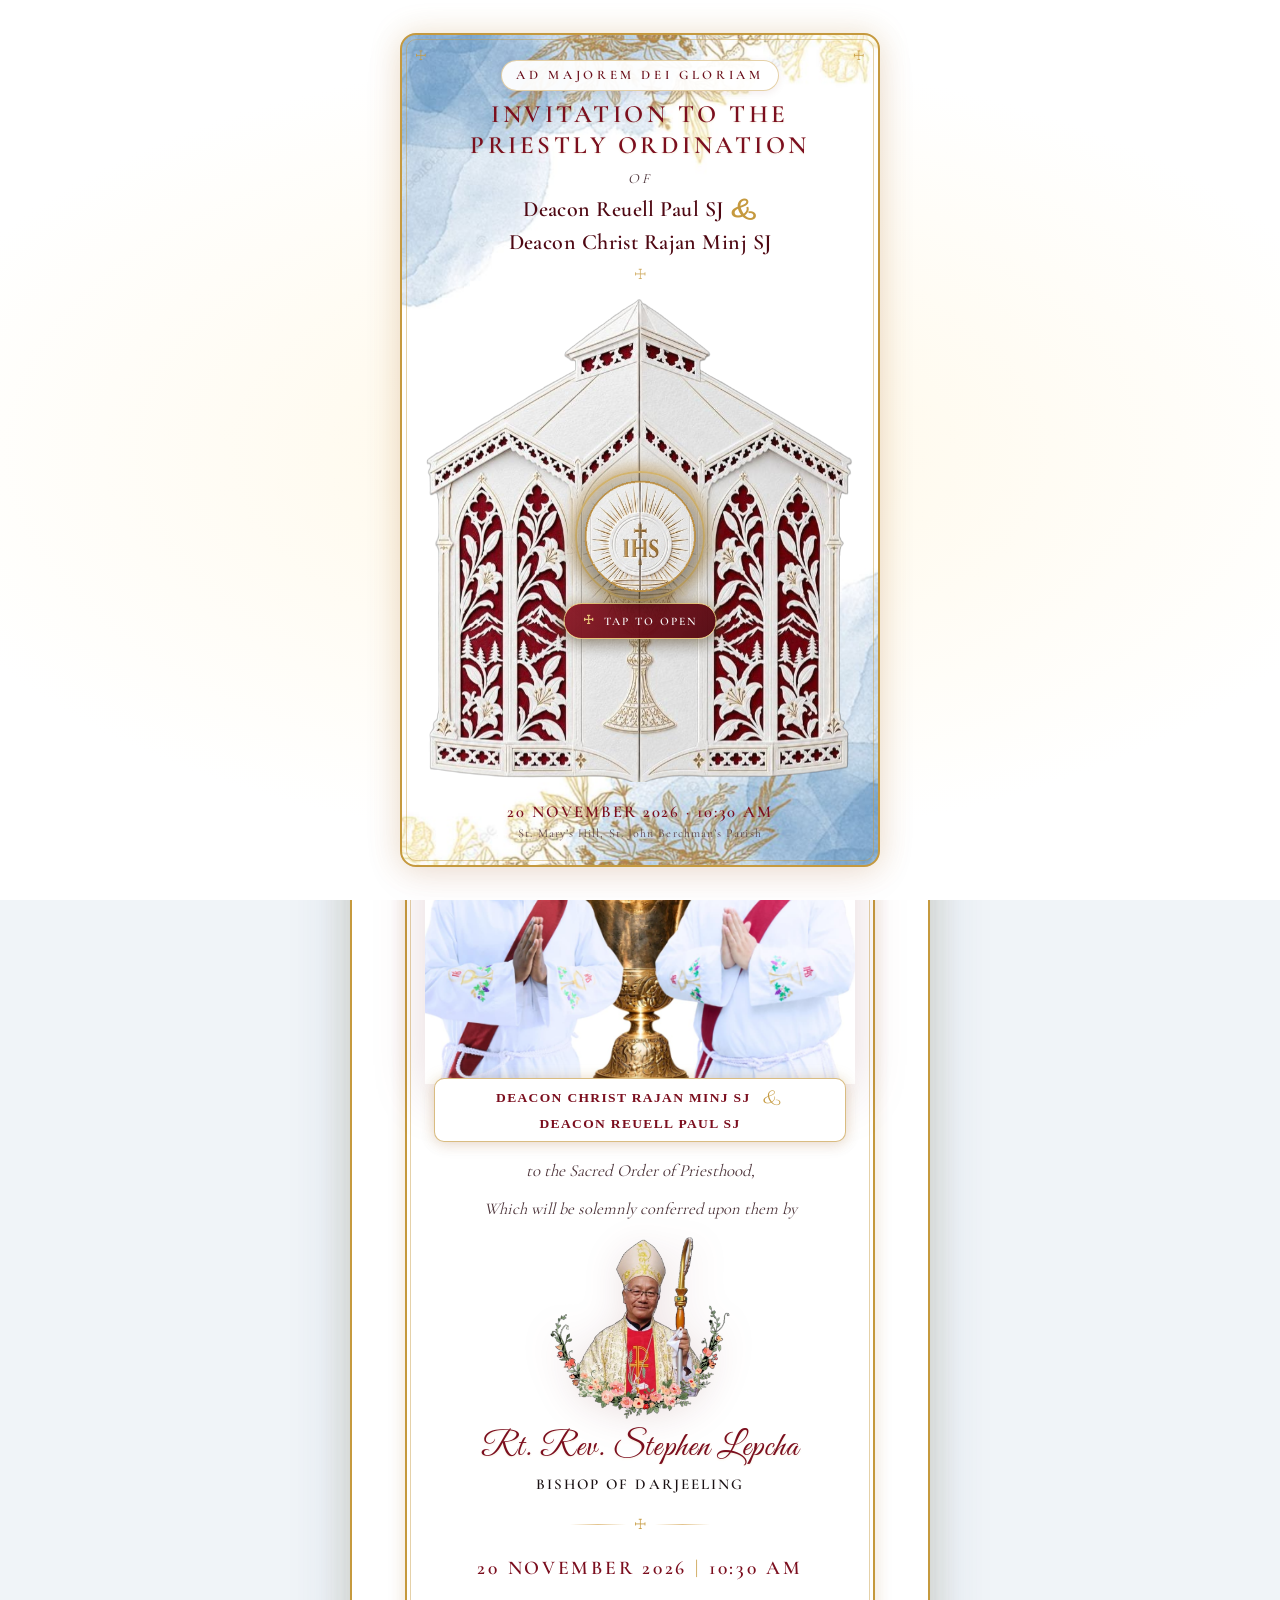
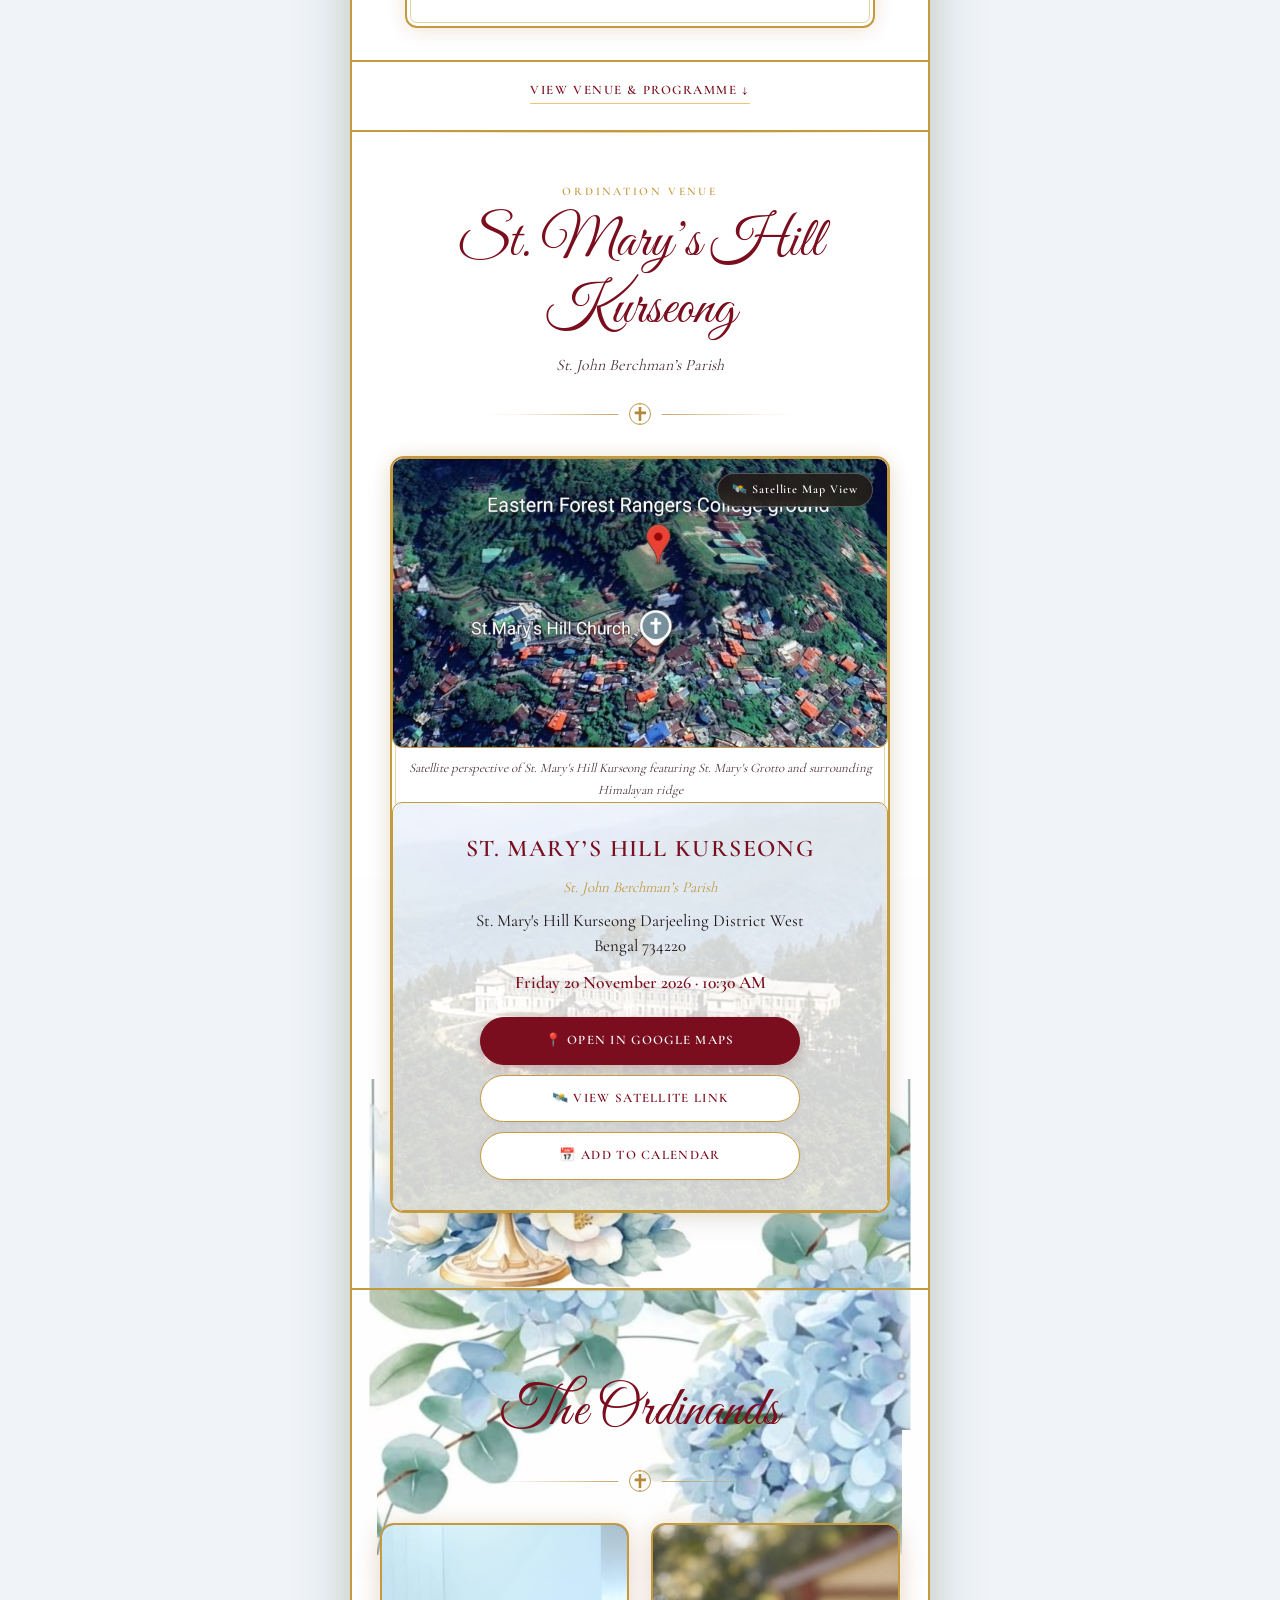
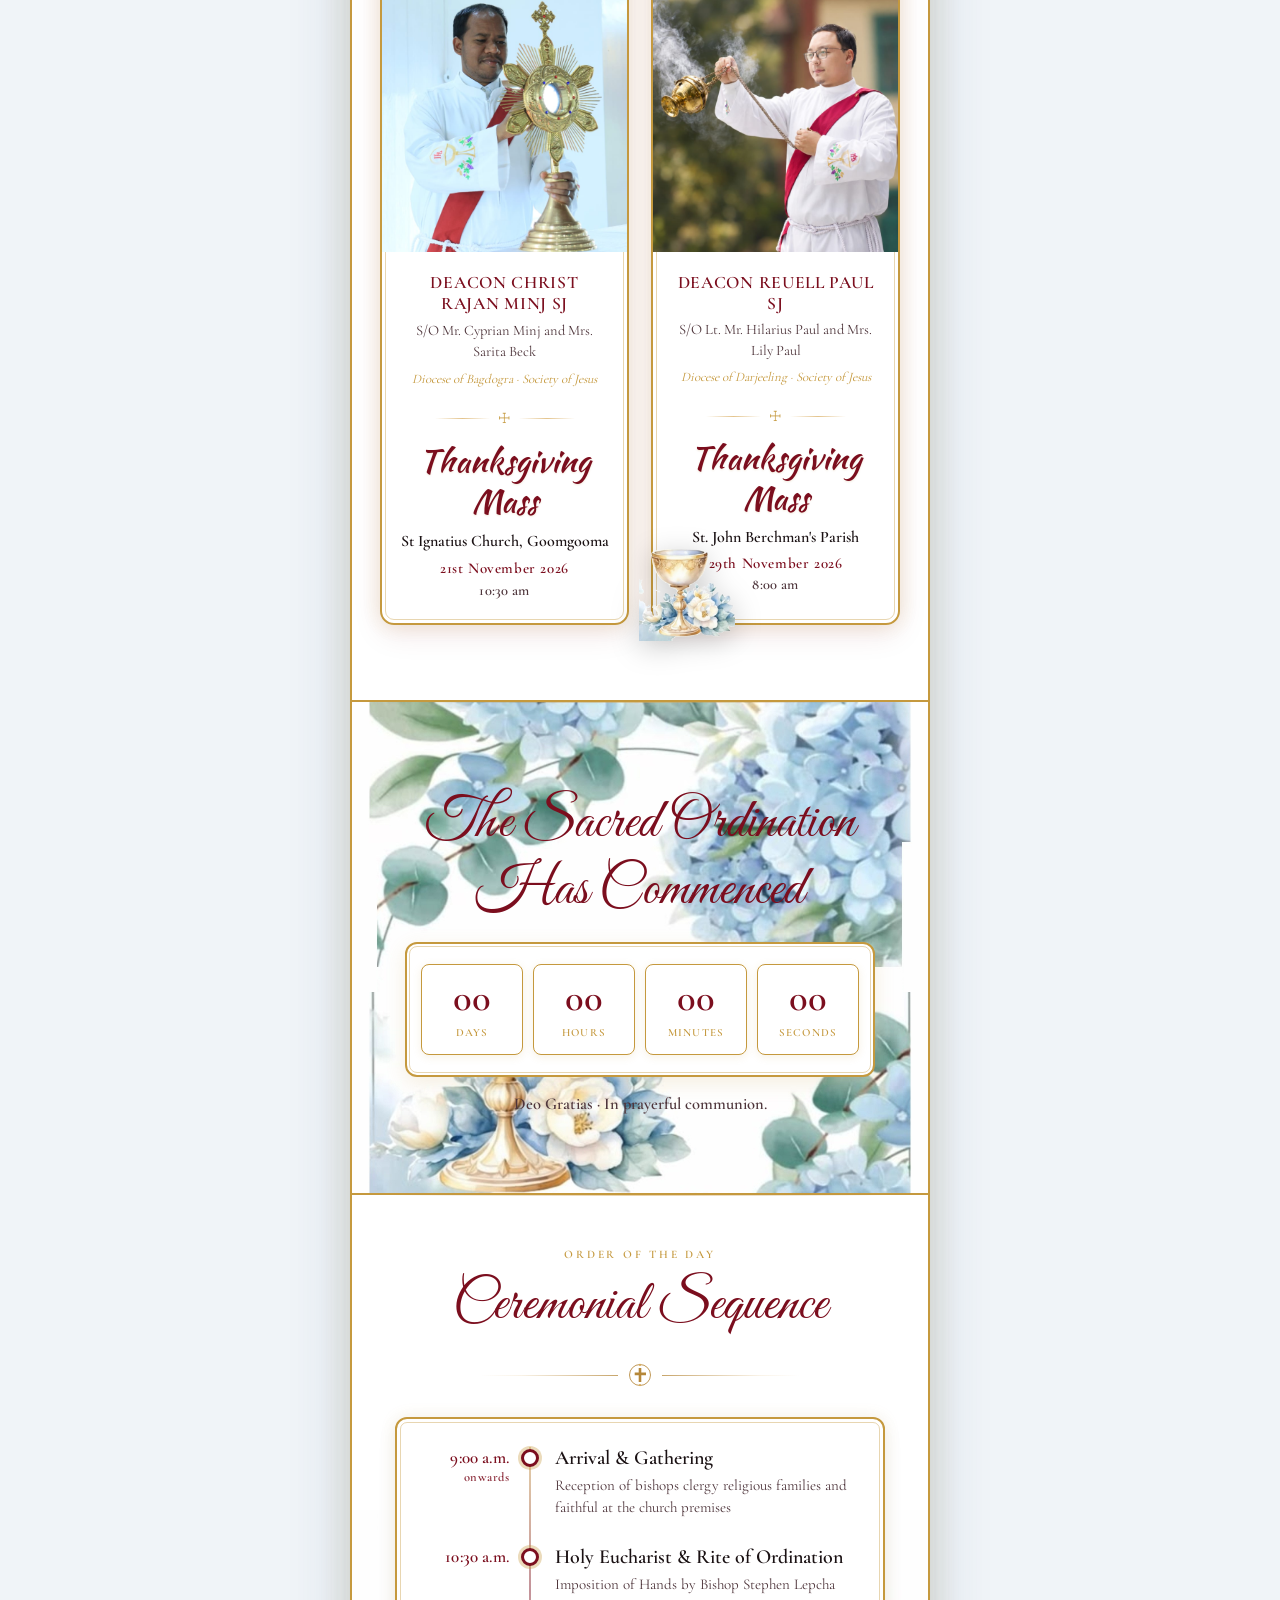
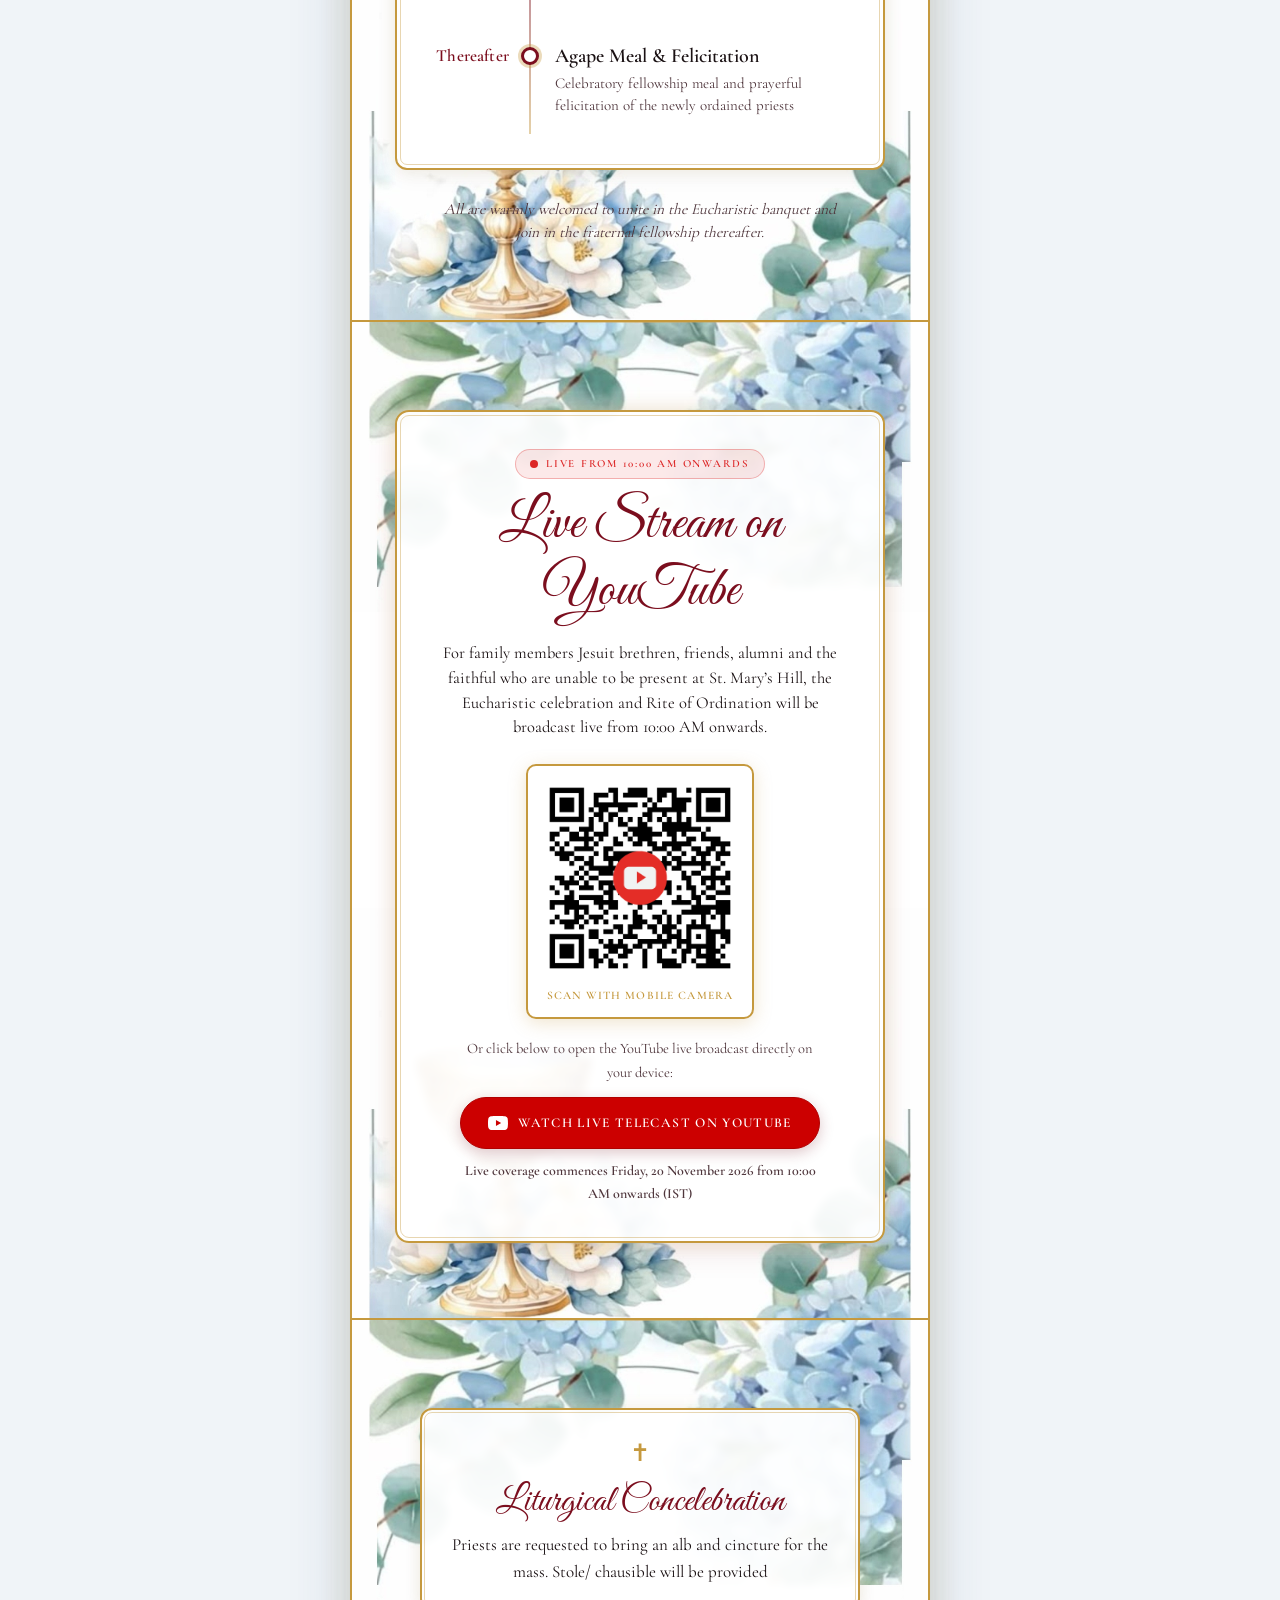
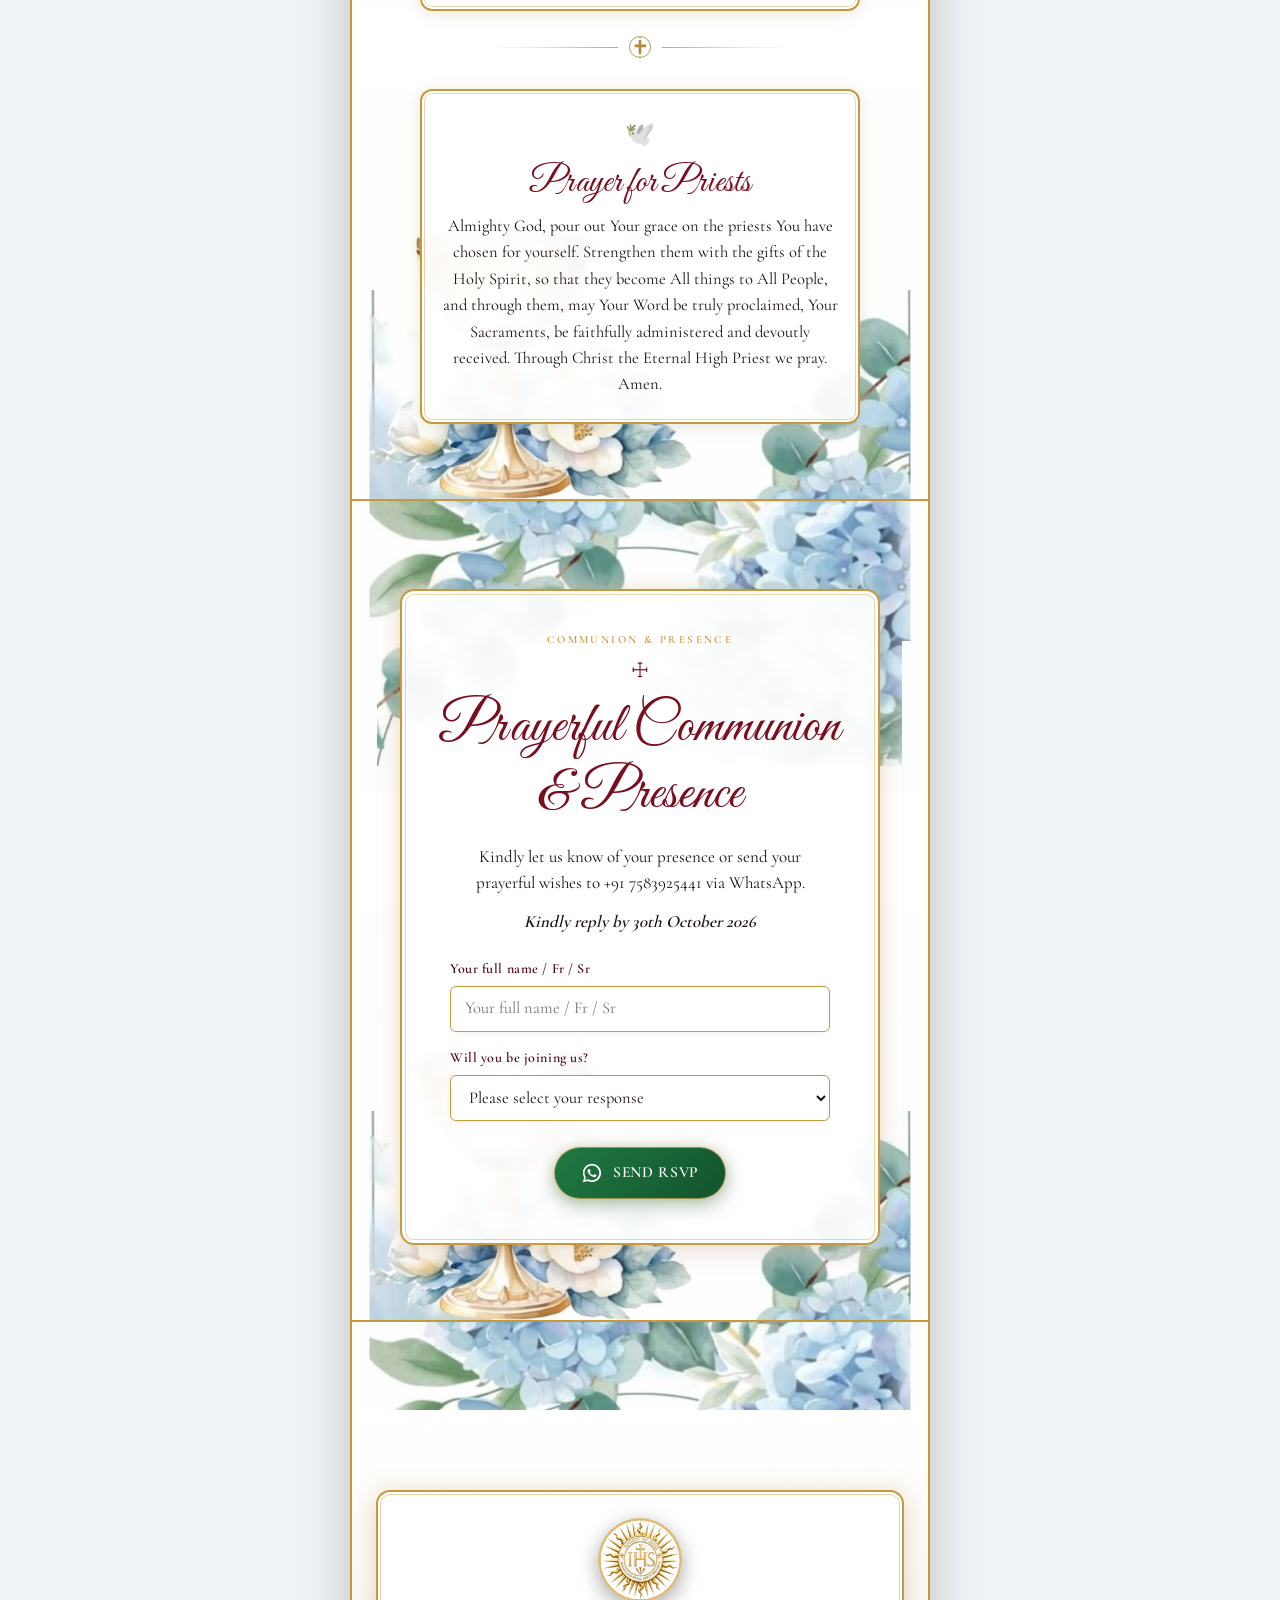
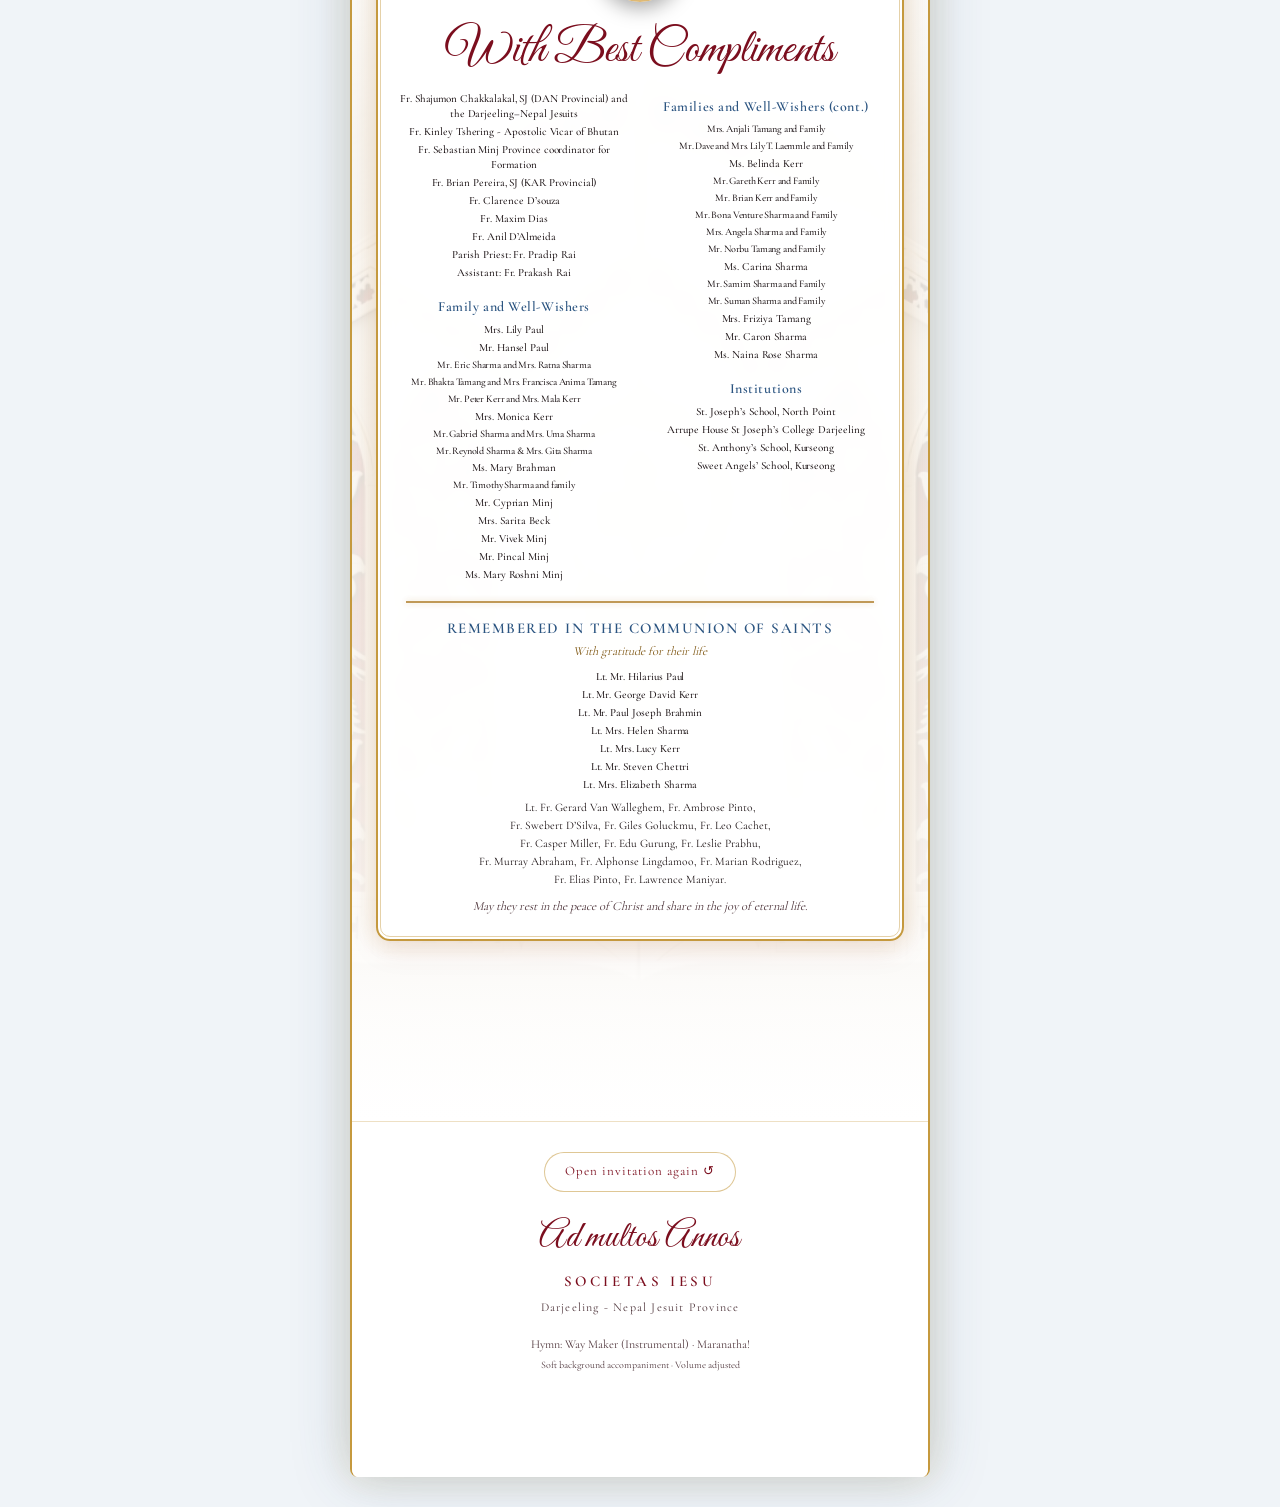
==== commit a45d543e: "Add Fr. Lawrence Maniyar to Jesuit communion of saints list and reinforce 1:31 bg audio start" ====
--- a/index.html
+++ b/index.html
@@ -23,11 +23,11 @@
   <link rel="preload" href="./fonts/Cormorant-Regular.ttf" as="font" type="font/ttf" crossorigin>
   <link rel="preload" href="./fonts/Cormorant-Semibold.ttf" as="font" type="font/ttf" crossorigin>
   <link rel="icon" href="./assets/jesuit-seal.jpg" type="image/jpeg">
-  <link rel="stylesheet" href="./css/invitation.css?v=4">
-  <script src="./wedding-data.js?v=4" defer></script>
-  <script src="./js/themes.js?v=4" defer></script>
-  <script src="./js/motion.js?v=4" defer></script>
-  <script src="./js/invitation.js?v=4" defer></script>
+  <link rel="stylesheet" href="./css/invitation.css?v=5">
+  <script src="./wedding-data.js?v=5" defer></script>
+  <script src="./js/themes.js?v=5" defer></script>
+  <script src="./js/motion.js?v=5" defer></script>
+  <script src="./js/invitation.js?v=5" defer></script>
 </head>
 <body>
   <div id="app"></div>
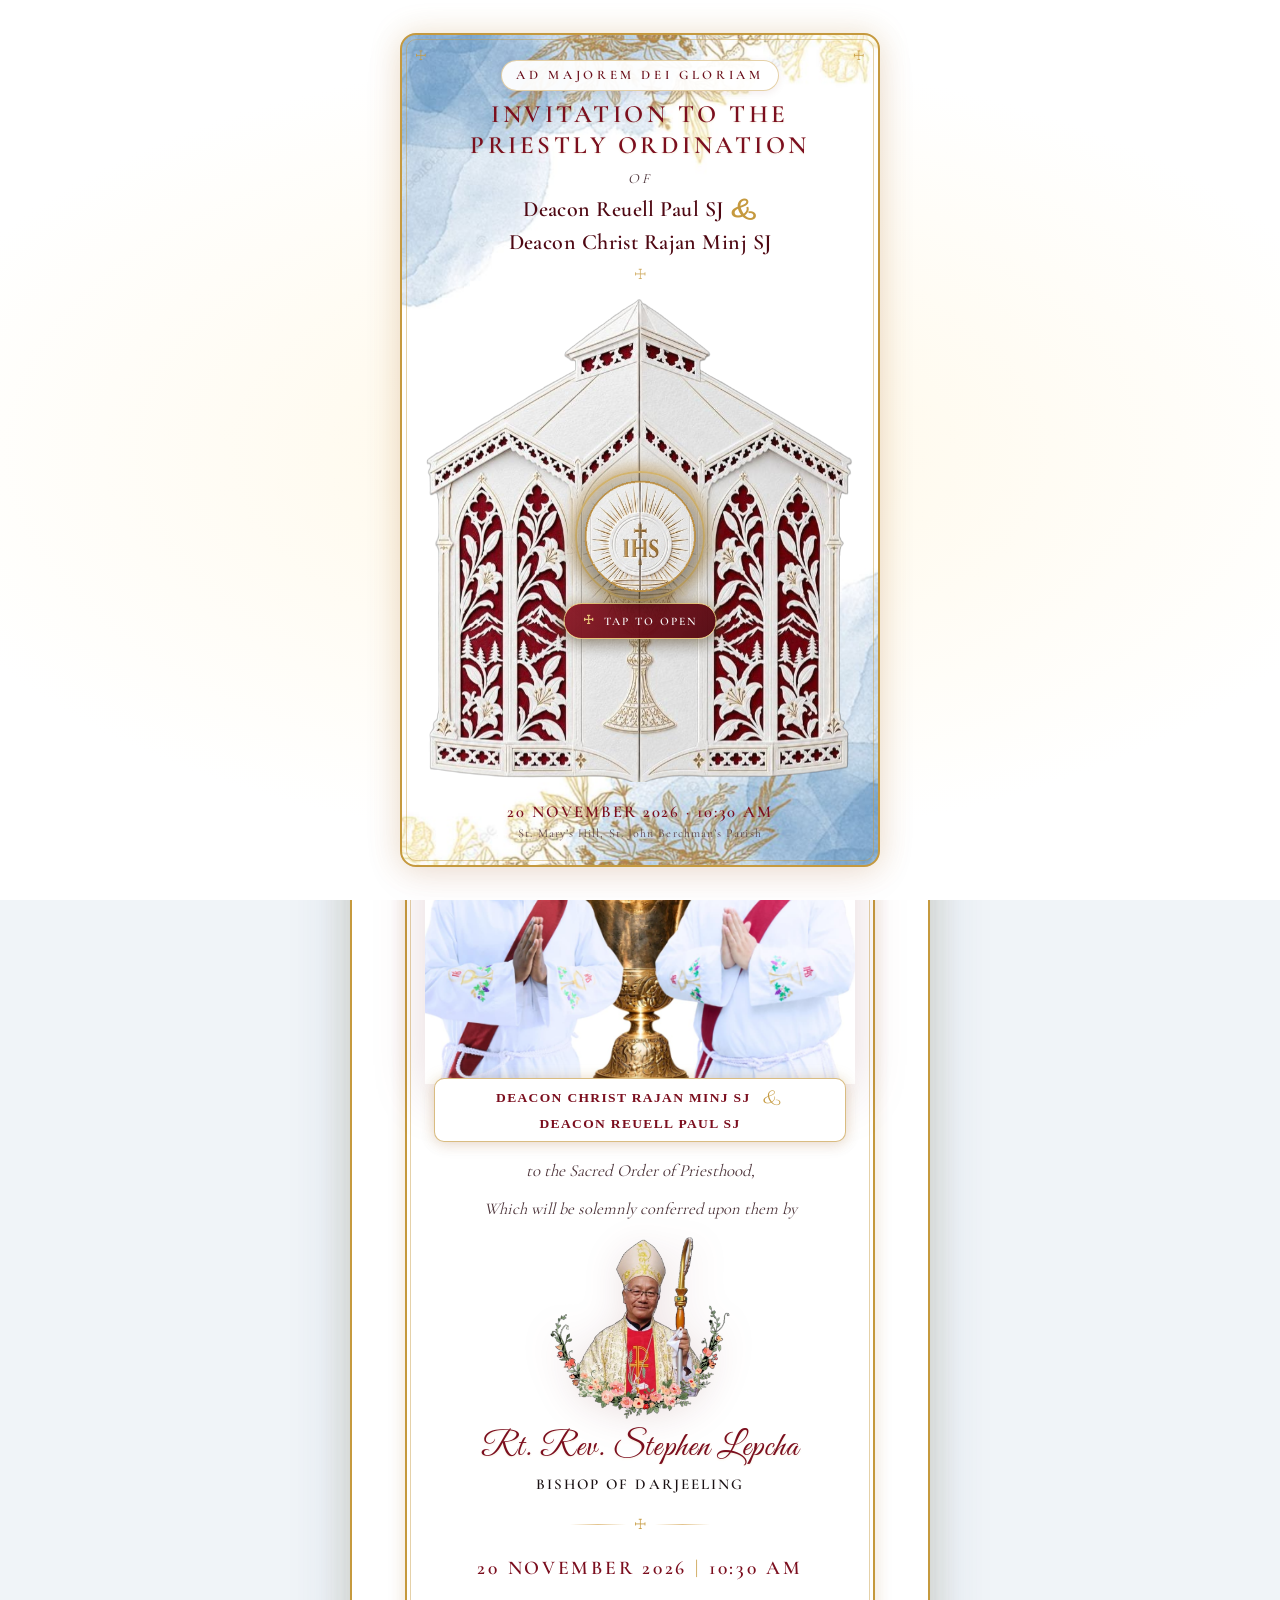
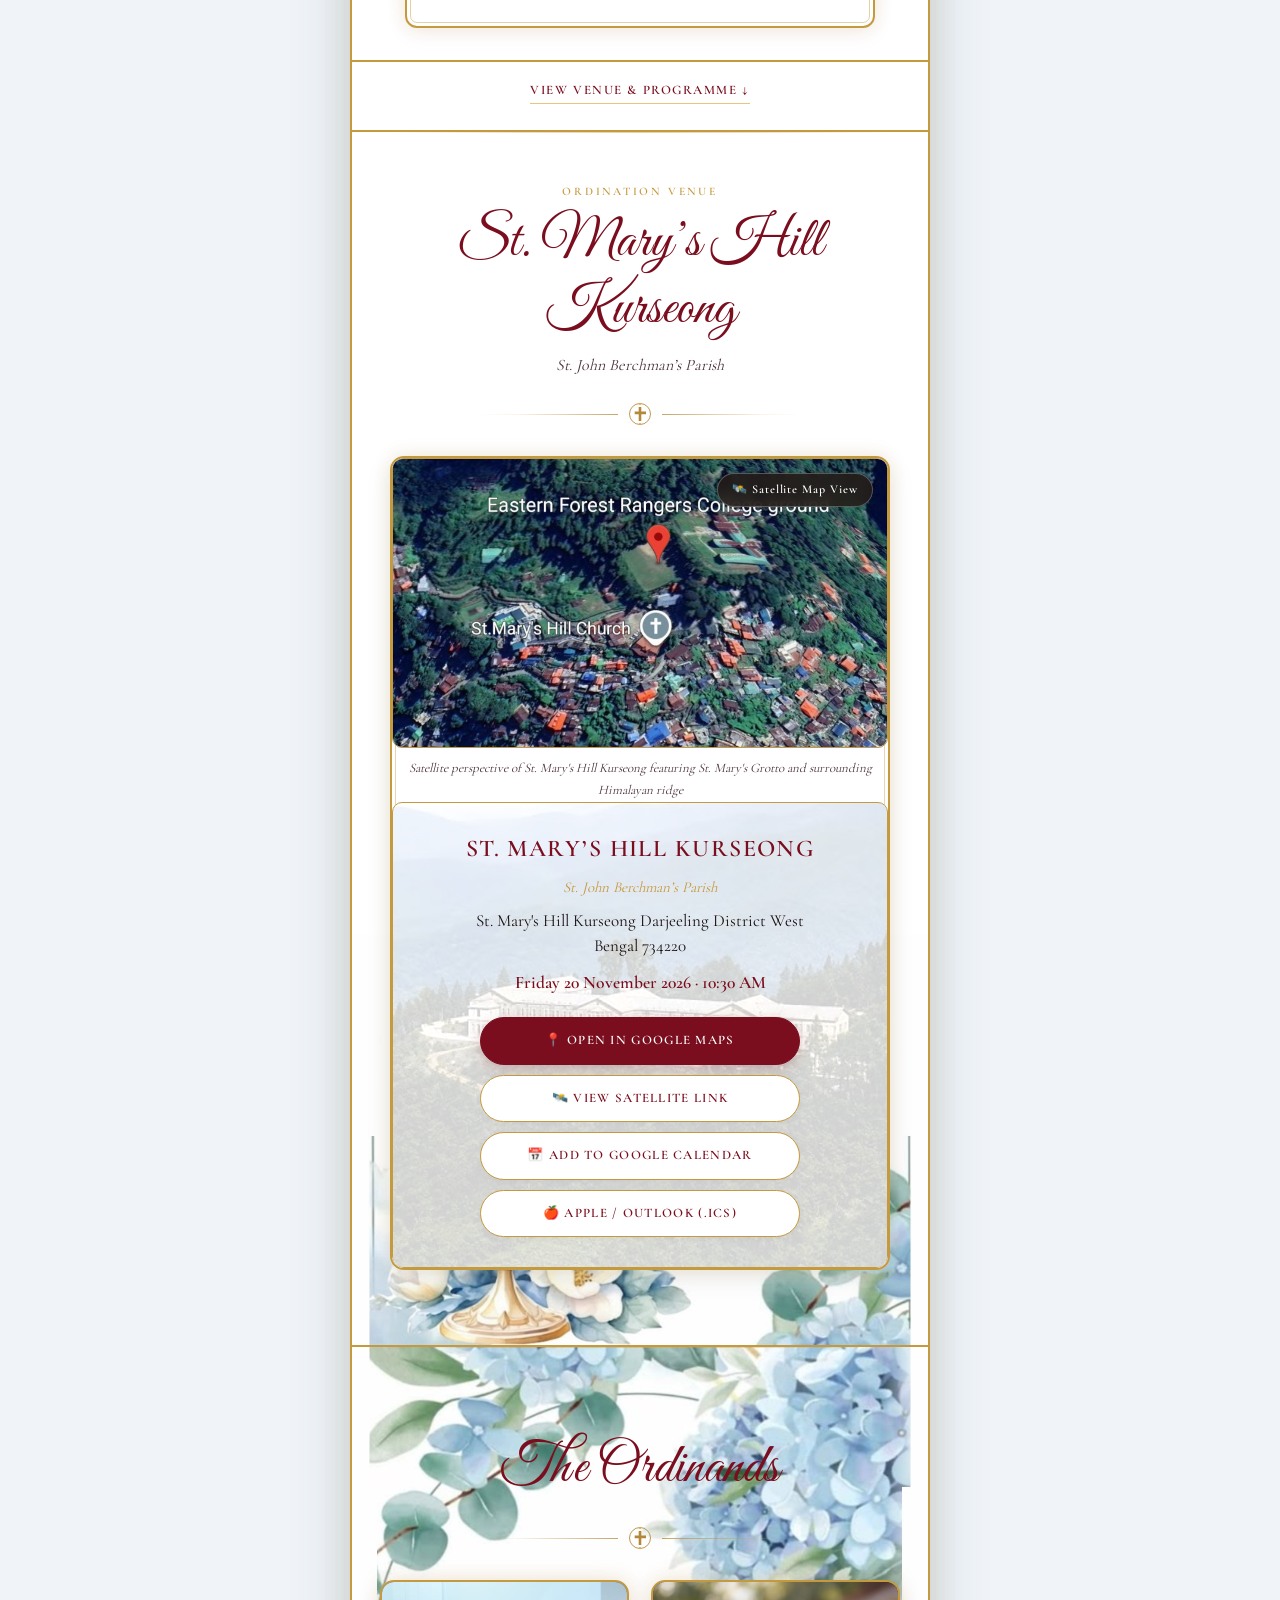
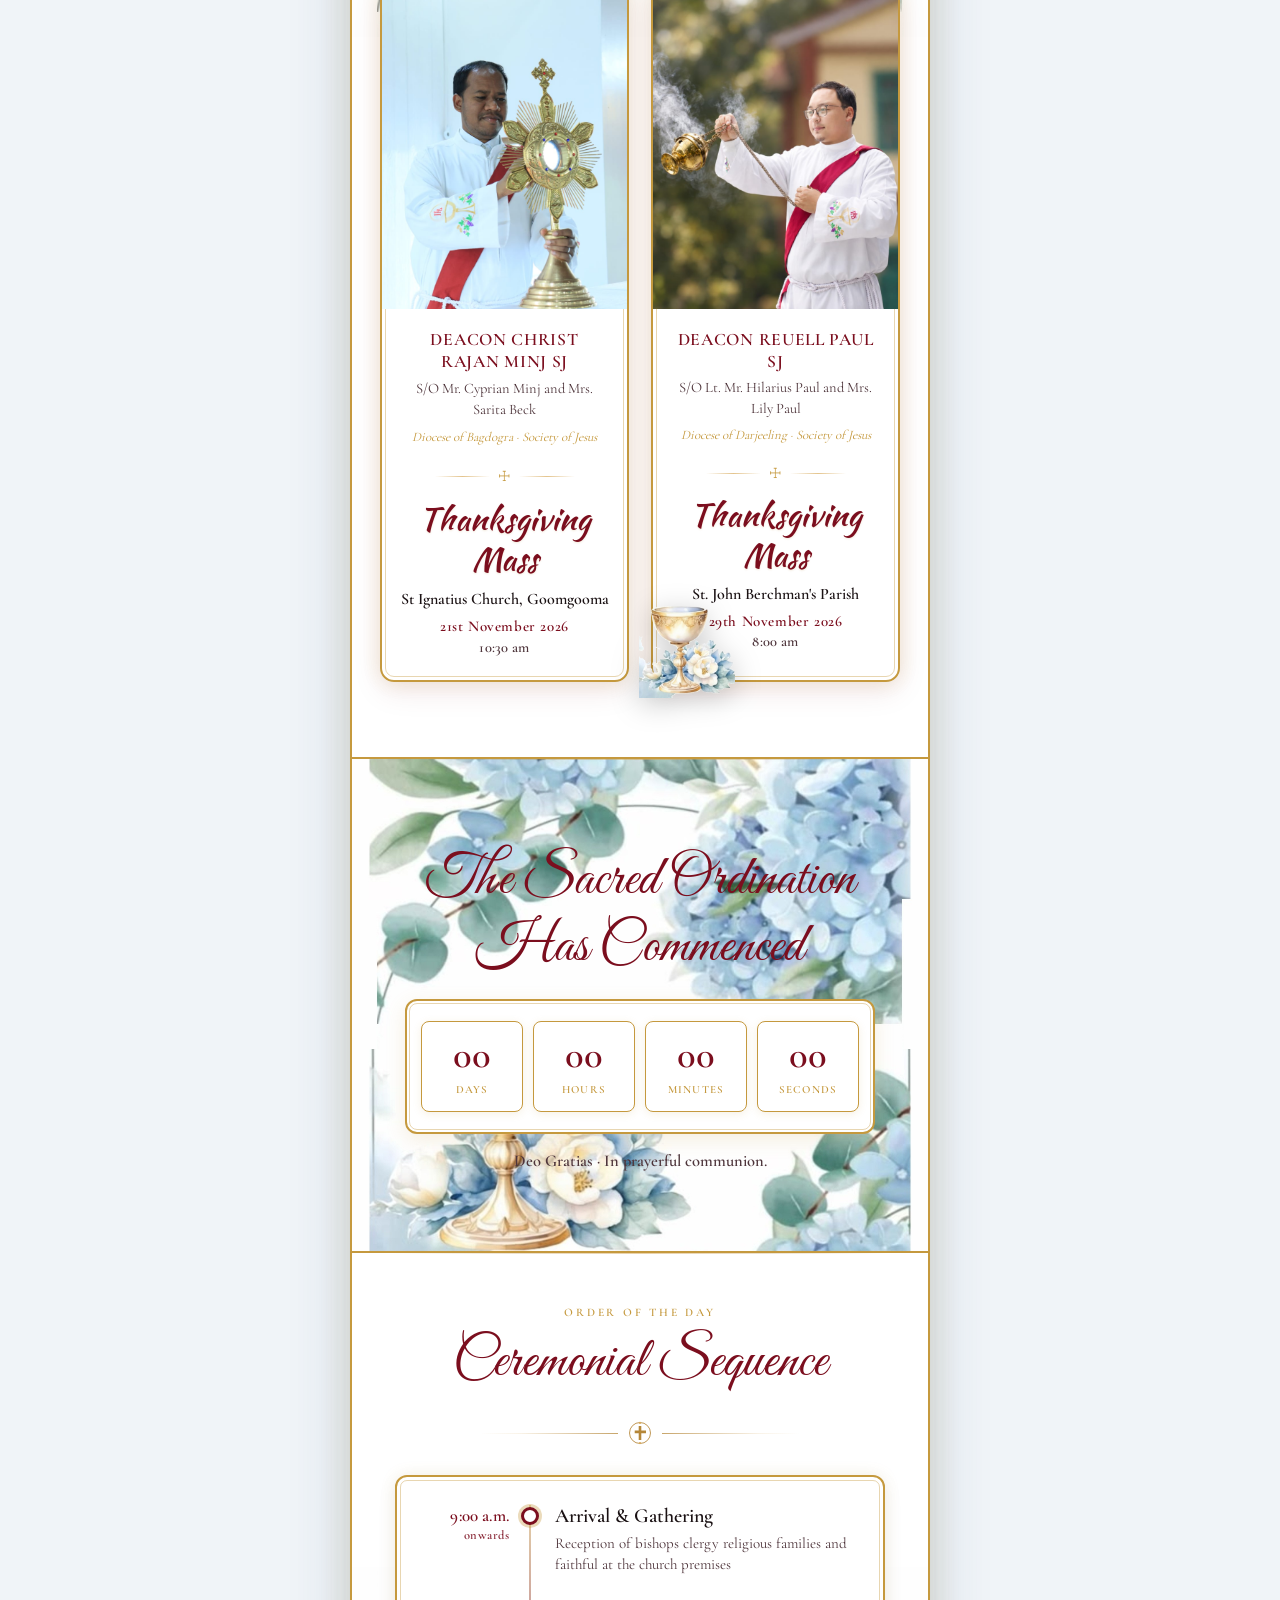
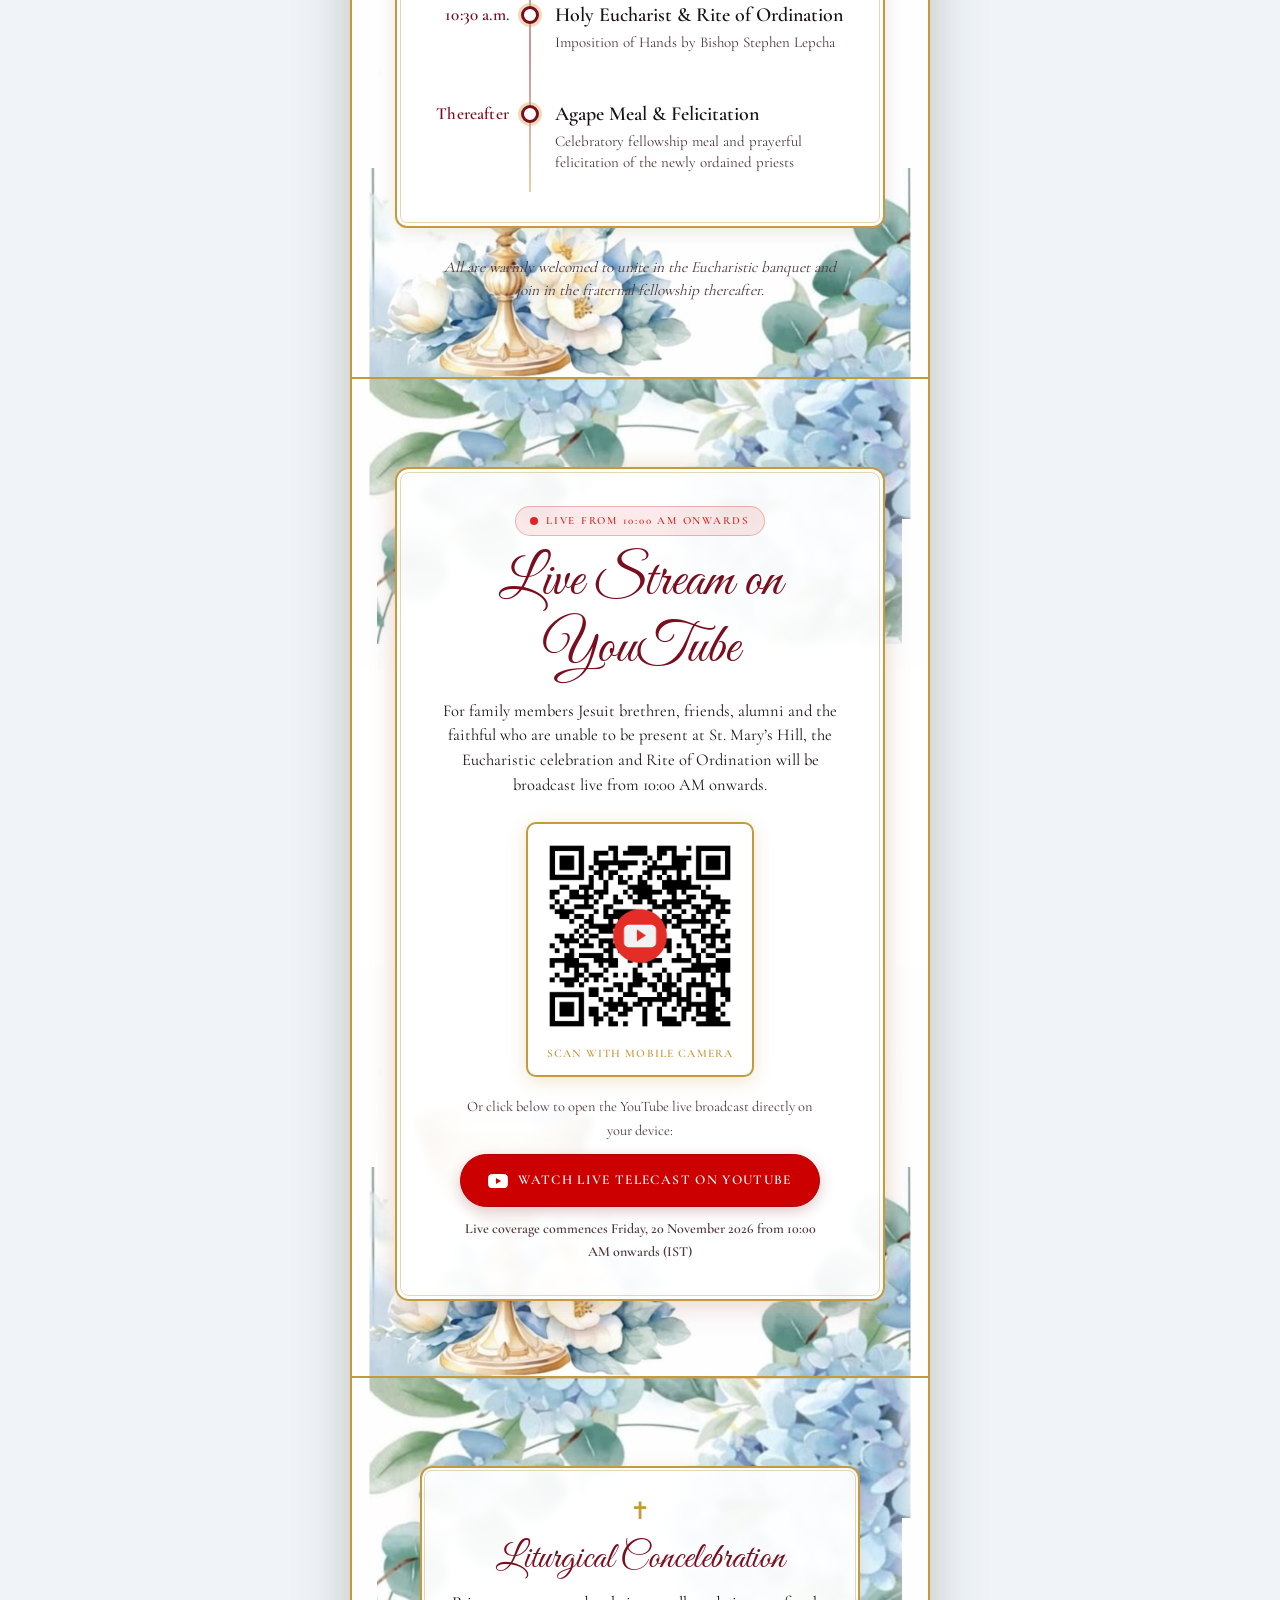
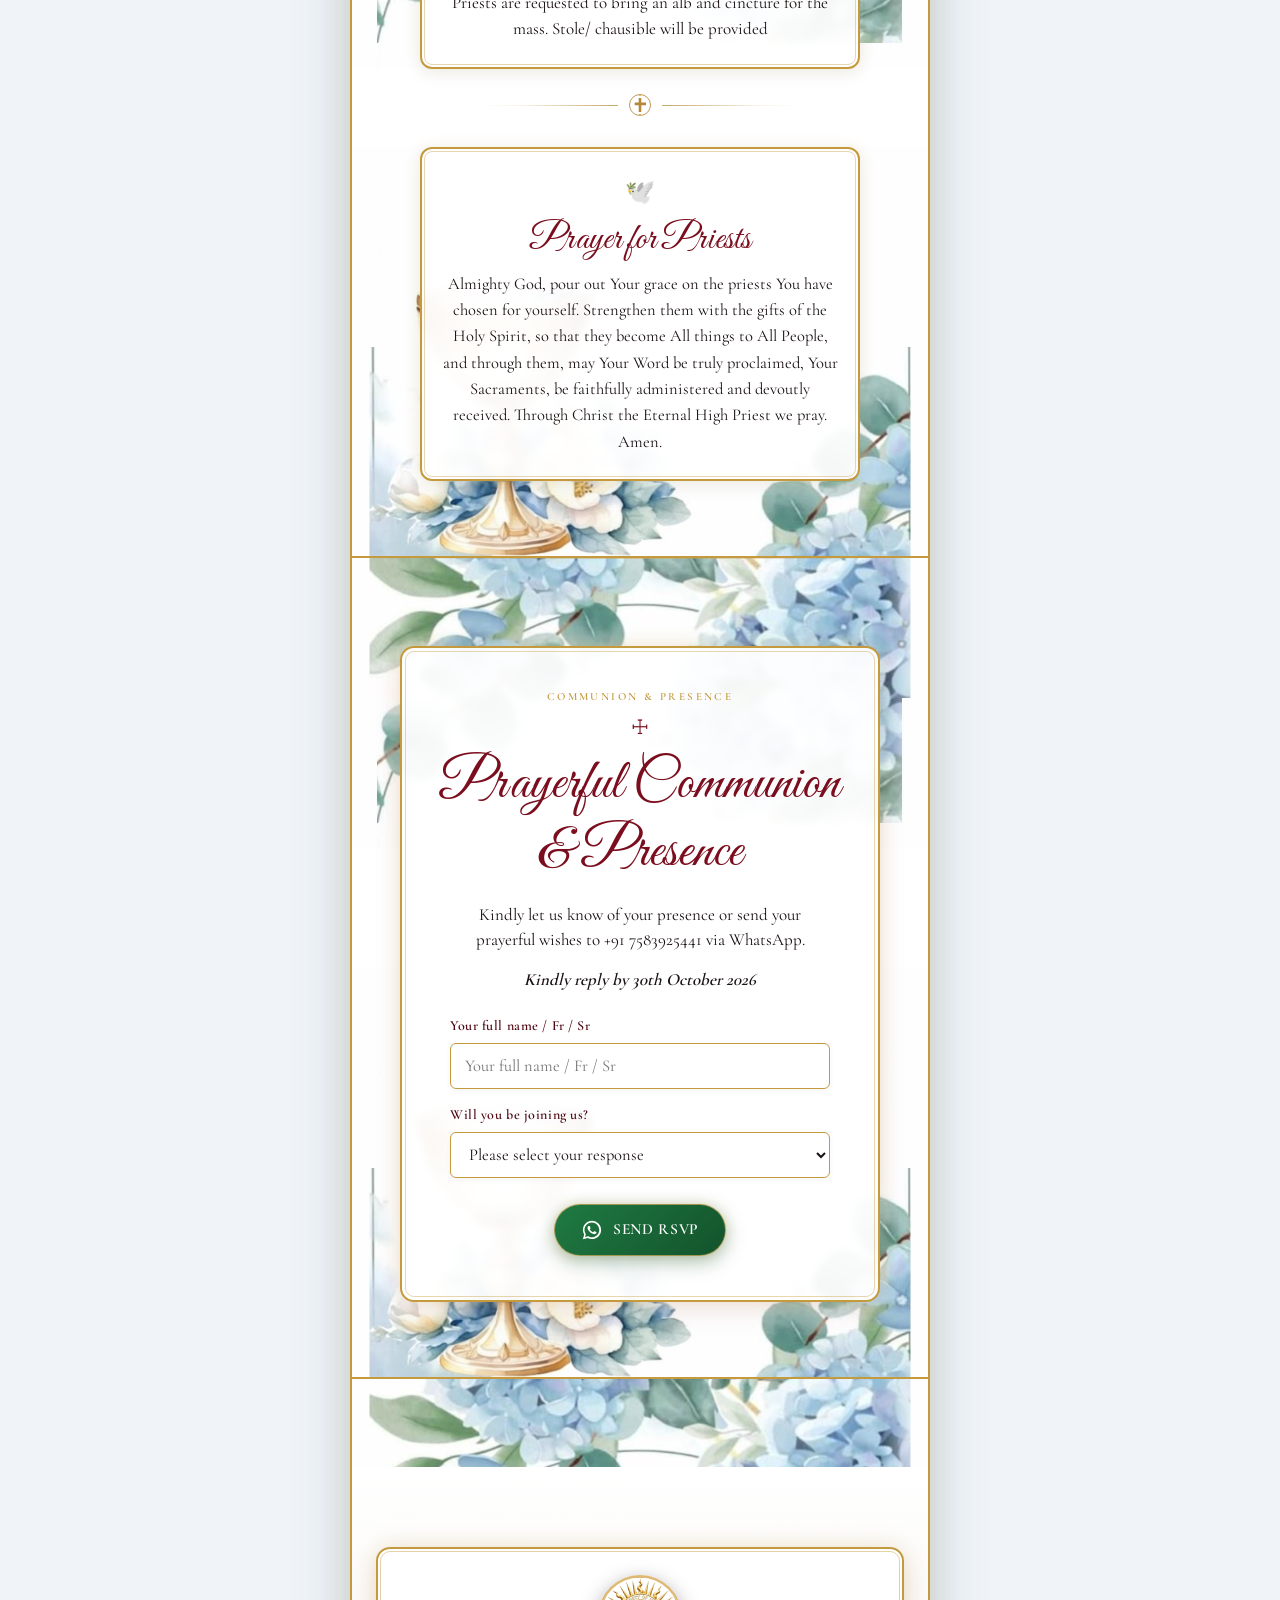
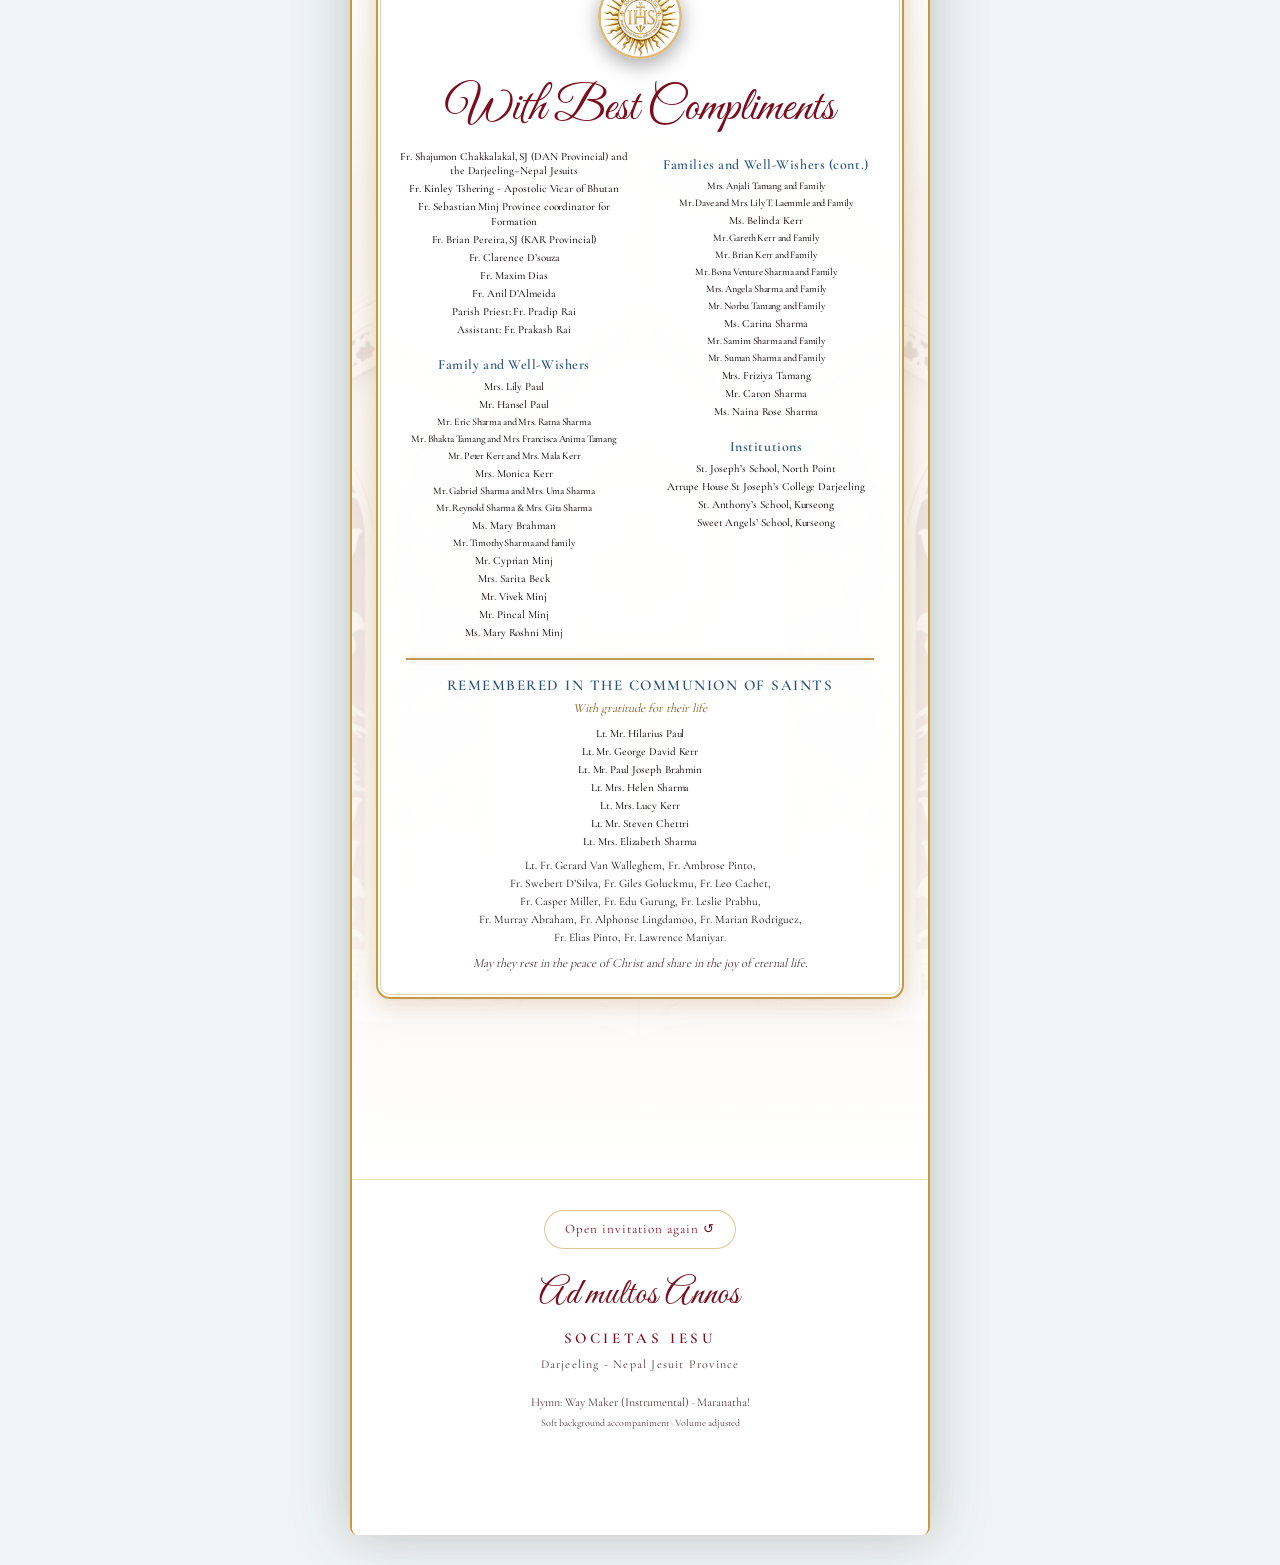
==== commit ea0188ab: "Trim audio to start directly at 1:31 and replace calendar with direct Google and Apple/Outlook actio" ====
--- a/index.html
+++ b/index.html
@@ -23,11 +23,11 @@
   <link rel="preload" href="./fonts/Cormorant-Regular.ttf" as="font" type="font/ttf" crossorigin>
   <link rel="preload" href="./fonts/Cormorant-Semibold.ttf" as="font" type="font/ttf" crossorigin>
   <link rel="icon" href="./assets/jesuit-seal.jpg" type="image/jpeg">
-  <link rel="stylesheet" href="./css/invitation.css?v=5">
-  <script src="./wedding-data.js?v=5" defer></script>
-  <script src="./js/themes.js?v=5" defer></script>
-  <script src="./js/motion.js?v=5" defer></script>
-  <script src="./js/invitation.js?v=5" defer></script>
+  <link rel="stylesheet" href="./css/invitation.css?v=8">
+  <script src="./wedding-data.js?v=8" defer></script>
+  <script src="./js/themes.js?v=8" defer></script>
+  <script src="./js/motion.js?v=8" defer></script>
+  <script src="./js/invitation.js?v=8" defer></script>
 </head>
 <body>
   <div id="app"></div>
--- a/css/invitation.css
+++ b/css/invitation.css
@@ -3543,3 +3543,4 @@
   box-shadow: 0 4px 14px rgba(0, 0, 0, 0.3), 0 0 12px rgba(197, 153, 62, 0.35);
 }
 
+
